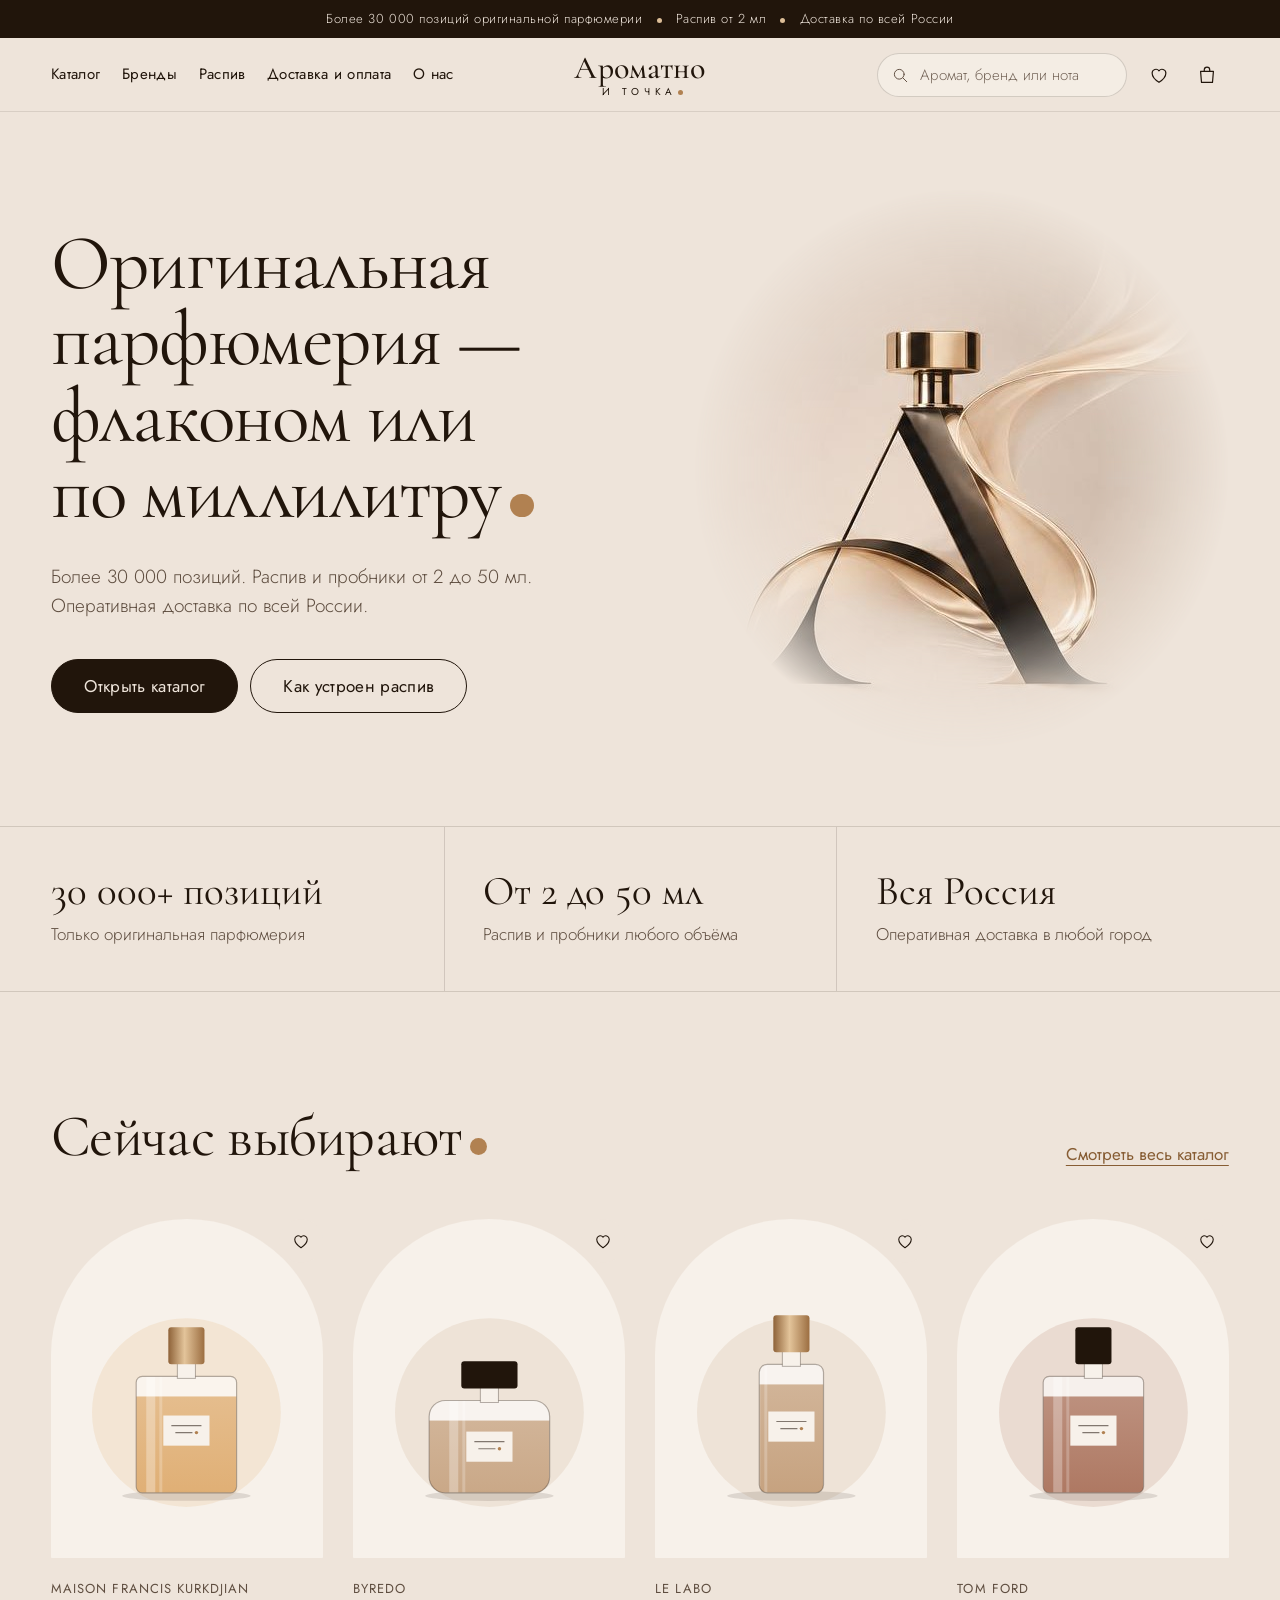
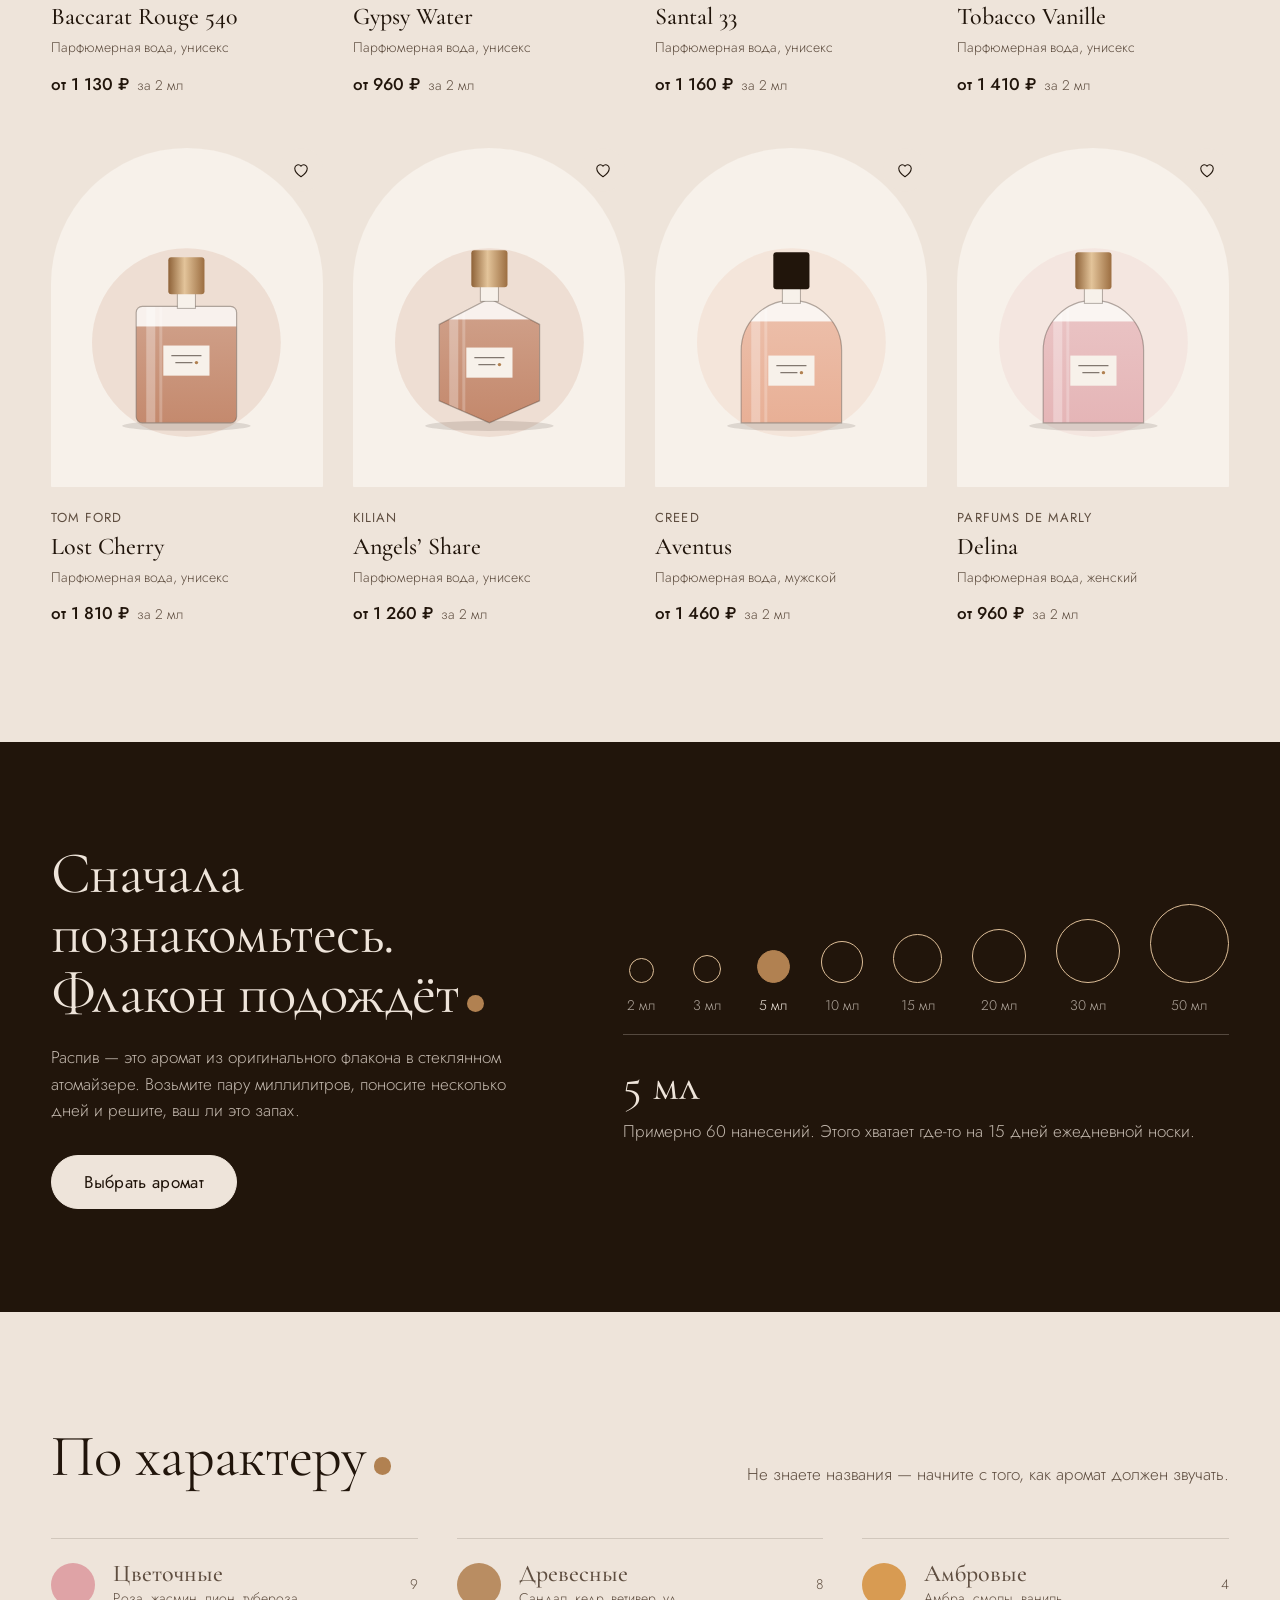
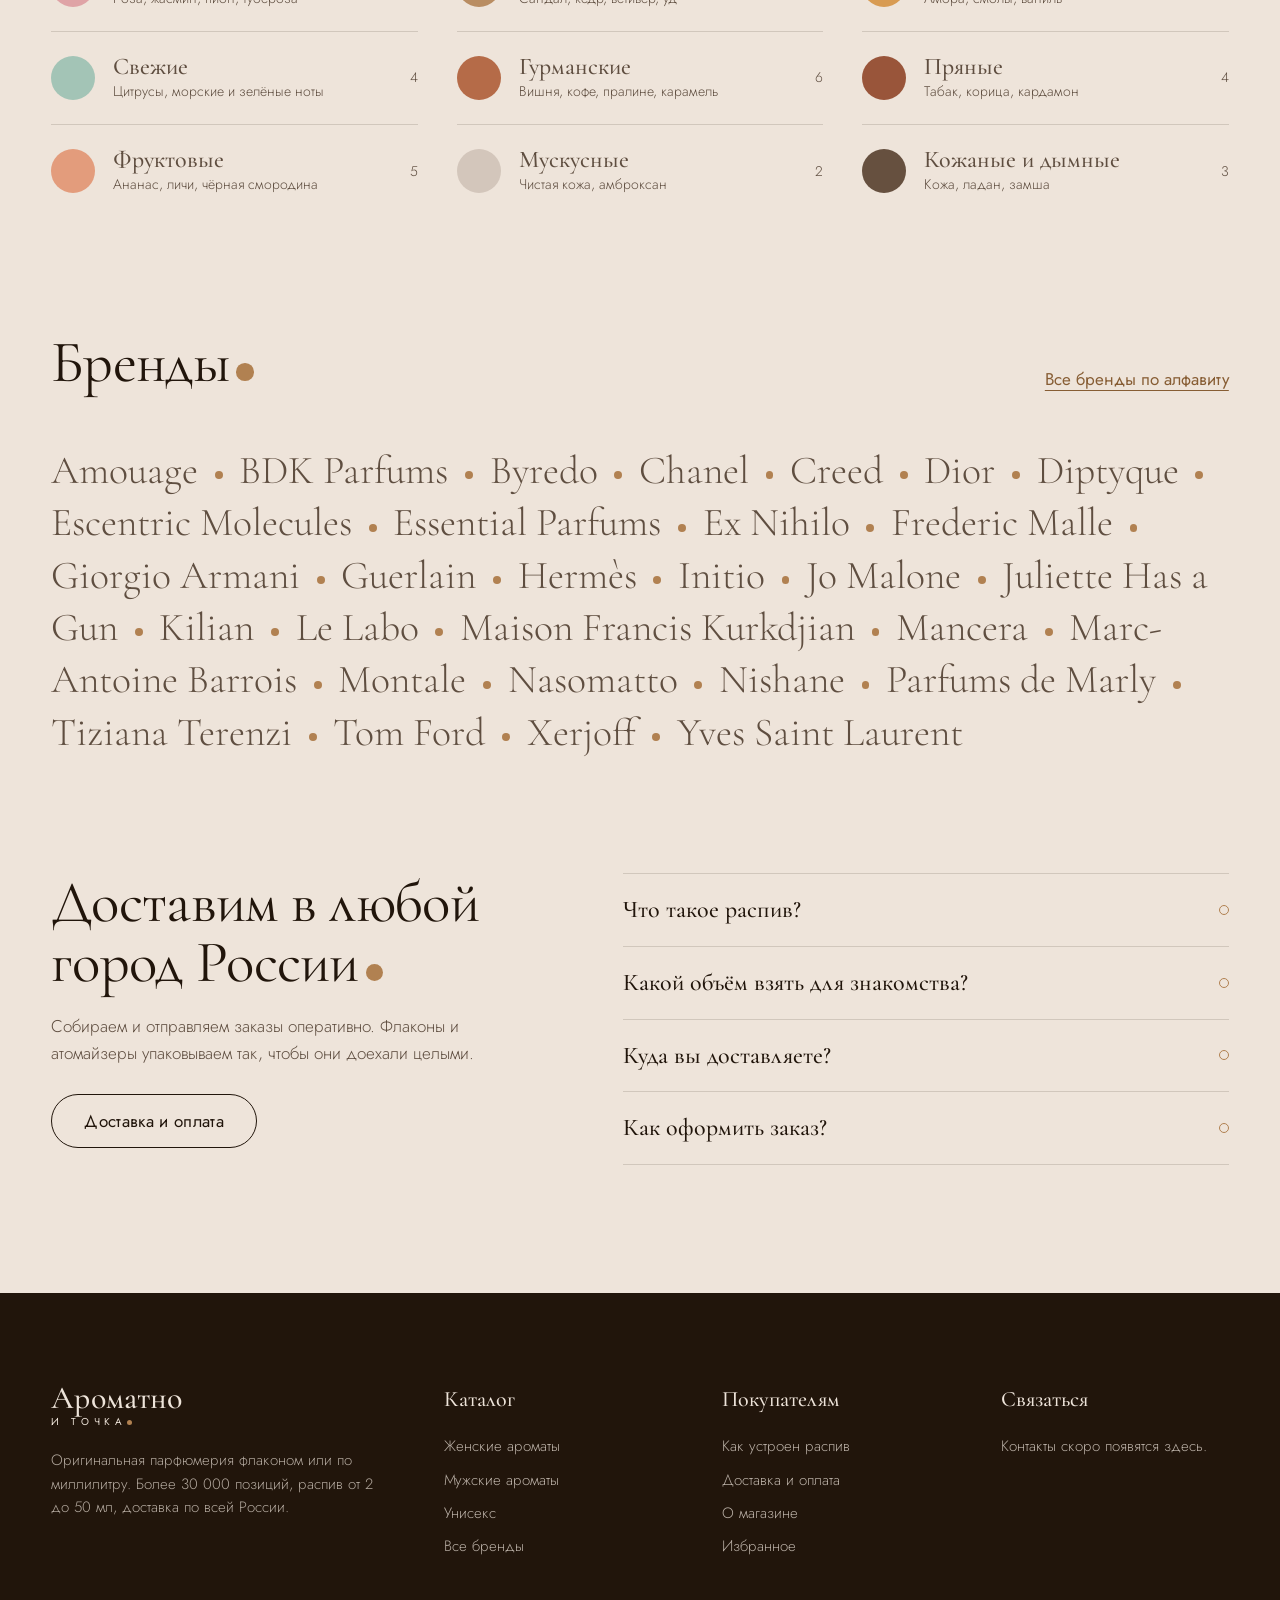
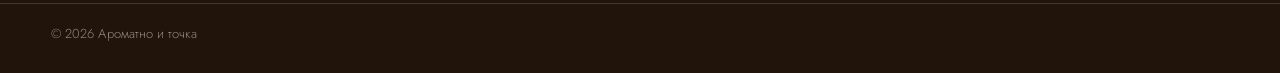
==== index.html @ 16aefaec "Сайт магазина «Ароматно и точка»: каталог, распив, корзина, оформление Статический сайт без сборки: " ====
<!DOCTYPE html>
<html lang="ru">
<head>
<meta charset="utf-8">
<meta name="viewport" content="width=device-width, initial-scale=1">
<title>Ароматно и точка — оригинальная парфюмерия, распив от 2 мл</title>
<meta name="description" content="Более 30 000 позиций оригинальной парфюмерии. Распив и пробники от 2 до 50 мл. Оперативная доставка по всей России.">
<meta property="og:title" content="Ароматно и точка">
<meta property="og:description" content="Оригинальная парфюмерия флаконом или по миллилитру. Доставка по всей России.">
<meta property="og:image" content="assets/img/logo-full.jpg">
<link rel="icon" href="assets/img/favicon.svg" type="image/svg+xml">
<link rel="preconnect" href="https://fonts.googleapis.com">
<link rel="preconnect" href="https://fonts.gstatic.com" crossorigin>
<link href="https://fonts.googleapis.com/css2?family=Cormorant+Garamond:ital,wght@0,400;0,500;1,400&family=Jost:wght@300;400;500&display=swap" rel="stylesheet">
<link rel="stylesheet" href="assets/css/style.css">
</head>
<body>
<a class="skip" href="#view">Перейти к содержимому</a>

<div class="topbar">
  <p>Более 30 000 позиций оригинальной парфюмерии<i class="dot"></i>Распив от 2 мл<i class="dot"></i>Доставка по всей России</p>
</div>

<header class="header" id="header">
  <div class="header__in">
    <button class="icon-btn header__burger" data-action="menu-open" aria-label="Открыть меню" aria-controls="menu">
      <svg viewBox="0 0 24 24" aria-hidden="true"><path d="M3 7h18M3 12h18M3 17h18"/></svg>
    </button>

    <nav class="nav" id="nav" aria-label="Основная навигация">
      <a href="#catalog" data-nav="catalog">Каталог</a>
      <a href="#brands" data-nav="brands">Бренды</a>
      <a href="#decant" data-nav="decant">Распив</a>
      <a href="#delivery" data-nav="delivery">Доставка и оплата</a>
      <a href="#about" data-nav="about">О нас</a>
    </nav>

    <a class="brand" href="#" aria-label="Ароматно и точка — на главную">
      <span class="brand__name">Ароматно</span>
      <span class="brand__sub">и точка<i class="dot"></i></span>
    </a>

    <div class="header__tools">
      <form class="search" id="search" role="search" autocomplete="off">
        <label class="visually-hidden" for="search-input">Поиск по каталогу</label>
        <svg viewBox="0 0 24 24" aria-hidden="true"><circle cx="11" cy="11" r="6.5"/><path d="M16 16l5 5"/></svg>
        <input id="search-input" type="search" placeholder="Аромат, бренд или нота" aria-controls="search-results">
        <div class="search__results" id="search-results" hidden></div>
      </form>
      <a class="icon-btn" href="#favorites" aria-label="Избранное">
        <svg viewBox="0 0 24 24" aria-hidden="true"><path d="M12 20s-7.5-4.6-7.5-10.1A4.2 4.2 0 0 1 12 7.4a4.2 4.2 0 0 1 7.5 2.5C19.5 15.4 12 20 12 20z"/></svg>
        <span class="count" id="fav-count" hidden></span>
      </a>
      <button class="icon-btn" data-action="cart-open" aria-label="Открыть корзину">
        <svg viewBox="0 0 24 24" aria-hidden="true"><path d="M5 8h14l-1 12H6L5 8z"/><path d="M9 8V6.5a3 3 0 0 1 6 0V8"/></svg>
        <span class="count" id="cart-count" hidden></span>
      </button>
    </div>
  </div>
</header>

<main id="view" tabindex="-1"></main>

<footer class="footer">
  <div class="footer__in">
    <div class="footer__brand">
      <a class="brand brand--light" href="#" aria-label="На главную">
        <span class="brand__name">Ароматно</span>
        <span class="brand__sub">и точка<i class="dot"></i></span>
      </a>
      <p>Оригинальная парфюмерия флаконом или по миллилитру. Более 30 000 позиций, распив от 2 до 50 мл, доставка по всей России.</p>
    </div>
    <div class="footer__col">
      <h2>Каталог</h2>
      <a href="#catalog" data-go-gender="f">Женские ароматы</a>
      <a href="#catalog" data-go-gender="m">Мужские ароматы</a>
      <a href="#catalog" data-go-gender="u">Унисекс</a>
      <a href="#brands">Все бренды</a>
    </div>
    <div class="footer__col">
      <h2>Покупателям</h2>
      <a href="#decant">Как устроен распив</a>
      <a href="#delivery">Доставка и оплата</a>
      <a href="#about">О магазине</a>
      <a href="#favorites">Избранное</a>
    </div>
    <div class="footer__col" id="footer-contacts">
      <h2>Связаться</h2>
    </div>
  </div>
  <p class="footer__legal" id="footer-legal"></p>
</footer>

<div class="overlay" id="overlay" hidden></div>

<aside class="drawer drawer--left" id="menu" aria-label="Меню" aria-hidden="true">
  <div class="drawer__head">
    <h2>Меню</h2>
    <button class="icon-btn" data-action="menu-close" aria-label="Закрыть меню">
      <svg viewBox="0 0 24 24" aria-hidden="true"><path d="M5 5l14 14M19 5L5 19"/></svg>
    </button>
  </div>
  <nav class="menu" aria-label="Меню сайта">
    <a href="#catalog" data-nav="catalog">Каталог</a>
    <a href="#brands" data-nav="brands">Бренды</a>
    <a href="#decant" data-nav="decant">Распив</a>
    <a href="#delivery" data-nav="delivery">Доставка и оплата</a>
    <a href="#about" data-nav="about">О нас</a>
    <a href="#favorites" data-nav="favorites">Избранное</a>
  </nav>
</aside>

<aside class="drawer" id="cart" aria-label="Корзина" aria-hidden="true">
  <div class="drawer__head">
    <h2>Корзина</h2>
    <button class="icon-btn" data-action="cart-close" aria-label="Закрыть корзину">
      <svg viewBox="0 0 24 24" aria-hidden="true"><path d="M5 5l14 14M19 5L5 19"/></svg>
    </button>
  </div>
  <div class="drawer__body" id="cart-body"></div>
</aside>

<div class="toast" id="toast" role="status" aria-live="polite"></div>

<script src="assets/js/config.js"></script>
<script src="assets/js/data.js"></script>
<script src="assets/js/app.js"></script>
</body>
</html>
---- assets/css/style.css ----
/* Ароматно и точка — стили
   Палитра снята с логотипа: пудра, песок, эспрессо, бронза. */
:root {
  --powder: #EEE4DA;
  --milk: #F7F1EA;
  --sand: #DCCBBC;
  --ink: #21150B;
  --ink-soft: #5F4E40;
  --bronze: #B18151;
  --bronze-deep: #875D34;
  --champagne: #DDBE98;
  --serif: 'Cormorant Garamond', 'Cormorant', Georgia, 'Times New Roman', serif;
  --sans: 'Jost', 'Helvetica Neue', Arial, sans-serif;
  --wrap: 1320px;
  --pad: clamp(18px, 4vw, 56px);
  --ease: cubic-bezier(.2, .7, .2, 1);
}

*, *::before, *::after { box-sizing: border-box; }
html { -webkit-text-size-adjust: 100%; scroll-behavior: smooth; }
body {
  margin: 0;
  background: var(--powder);
  color: var(--ink);
  font-family: var(--sans);
  font-weight: 300;
  font-size: 1.0625rem;
  line-height: 1.55;
  -webkit-font-smoothing: antialiased;
}
body.is-locked { overflow: hidden; }
img, svg { display: block; max-width: 100%; }
a { color: inherit; text-decoration: none; }
button, input, select, textarea { font: inherit; color: inherit; }
button { cursor: pointer; background: none; border: 0; padding: 0; }
h1, h2, h3, p, ul, dl, dd, fieldset, legend { margin: 0; padding: 0; }
fieldset { border: 0; min-width: 0; }
ul { list-style: none; }
[hidden] { display: none !important; }

:focus-visible { outline: 2px solid var(--bronze-deep); outline-offset: 3px; border-radius: 2px; }
main:focus { outline: none; }

.visually-hidden {
  position: absolute; width: 1px; height: 1px; overflow: hidden;
  clip-path: inset(50%); white-space: nowrap;
}
.skip {
  position: absolute; left: 12px; top: -60px; z-index: 100;
  background: var(--ink); color: var(--powder); padding: 10px 16px; border-radius: 999px;
}
.skip:focus { top: 12px; }

/* Точка — фирменный знак */
.dot {
  display: inline-block; width: .3em; height: .3em; border-radius: 50%;
  background: var(--bronze); margin-left: .12em; vertical-align: baseline;
}

/* Типографика */
.display, .page__head h1, .section__head h2 {
  font-family: var(--serif); font-weight: 400; letter-spacing: -.012em; line-height: 1.02;
}
.section__head h2, .page__head h1 { font-size: clamp(2.25rem, 4.6vw, 3.75rem); }
.lead { font-size: 1.1875rem; color: var(--ink-soft); max-width: 34em; }
.link {
  color: var(--bronze-deep); font-weight: 400;
  text-decoration: underline; text-decoration-thickness: 1px; text-underline-offset: .28em;
}
.link:hover { color: var(--ink); }

/* Кнопки */
.btn {
  display: inline-flex; align-items: center; justify-content: center; gap: .6em;
  min-height: 54px; padding: 0 2rem; border-radius: 999px;
  background: var(--ink); color: var(--powder); border: 1px solid var(--ink);
  font-weight: 400; letter-spacing: .02em; white-space: nowrap;
  transition: background .25s var(--ease), color .25s var(--ease), border-color .25s var(--ease);
}
.btn:hover { background: var(--bronze-deep); border-color: var(--bronze-deep); }
.btn--ghost { background: transparent; color: var(--ink); }
.btn--ghost:hover { background: var(--ink); border-color: var(--ink); color: var(--powder); }
.btn--light { background: var(--powder); color: var(--ink); border-color: var(--powder); }
.btn--light:hover { background: var(--champagne); border-color: var(--champagne); color: var(--ink); }
.btn--wide { width: 100%; }
.btn[disabled] { opacity: .5; cursor: default; }

.icon-btn {
  position: relative; display: inline-grid; place-items: center;
  width: 44px; height: 44px; border-radius: 50%;
  transition: background .2s var(--ease);
}
.icon-btn:hover { background: rgba(33, 21, 11, .07); }
.icon-btn svg { width: 22px; height: 22px; fill: none; stroke: currentColor; stroke-width: 1.3; stroke-linecap: round; stroke-linejoin: round; }
.count {
  position: absolute; top: 3px; right: 1px; min-width: 18px; height: 18px; padding: 0 5px;
  border-radius: 999px; background: var(--bronze); color: #fff;
  font-size: .6875rem; font-weight: 500; line-height: 18px; text-align: center;
}

/* Верхняя строка */
.topbar { background: var(--ink); color: var(--powder); }
.topbar p {
  max-width: var(--wrap); margin: 0 auto; padding: 9px var(--pad);
  font-size: .8125rem; letter-spacing: .04em; text-align: center;
}
.topbar .dot { margin: 0 1.1em; width: 5px; height: 5px; vertical-align: middle; background: var(--champagne); }

/* Шапка */
.header {
  position: sticky; top: 0; z-index: 30;
  background: rgba(238, 228, 218, .9);
  backdrop-filter: blur(14px); -webkit-backdrop-filter: blur(14px);
  border-bottom: 1px solid rgba(33, 21, 11, .1);
}
.header__in {
  max-width: var(--wrap); margin: 0 auto; padding: 14px var(--pad);
  display: grid; grid-template-columns: 1fr auto 1fr; align-items: center; gap: 24px;
}
.header__burger { display: none; }
.nav { display: flex; gap: clamp(14px, 1.7vw, 30px); align-items: center; }
.nav a {
  font-size: .9375rem; font-weight: 400; letter-spacing: .02em; padding: 6px 0;
  background: linear-gradient(var(--bronze), var(--bronze)) no-repeat 0 100% / 0 1px;
  transition: background-size .3s var(--ease);
  white-space: nowrap;
}
.nav a:hover, .nav a[aria-current="page"] { background-size: 100% 1px; }

.brand { display: inline-flex; flex-direction: column; align-items: center; line-height: 1; }
.brand__name { font-family: var(--serif); font-weight: 500; font-size: 2rem; letter-spacing: .005em; }
.brand__sub {
  margin-top: 3px; font-size: .625rem; font-weight: 400; letter-spacing: .46em;
  text-transform: uppercase; padding-left: .46em; white-space: nowrap;
}
.brand__sub .dot { width: 5px; height: 5px; margin-left: .1em; }
.brand--light { color: var(--powder); align-items: flex-start; }
.brand--light .brand__sub { padding-left: 0; }

.header__tools { display: flex; align-items: center; justify-content: flex-end; gap: 4px; }
.search { position: relative; flex: 0 1 250px; margin-right: 6px; }
.search > svg {
  position: absolute; left: 14px; top: 50%; width: 18px; height: 18px; transform: translateY(-50%);
  fill: none; stroke: var(--ink-soft); stroke-width: 1.3; stroke-linecap: round; pointer-events: none;
}
.search input {
  width: 100%; height: 44px; padding: 0 16px 0 42px; border-radius: 999px;
  border: 1px solid rgba(33, 21, 11, .16); background: rgba(247, 241, 234, .7);
  font-size: .9375rem;
}
.search input::placeholder { color: var(--ink-soft); opacity: .85; }
.search input:focus { outline: none; border-color: var(--bronze-deep); background: var(--milk); }
.search__results {
  position: absolute; right: 0; top: calc(100% + 10px); width: min(400px, 92vw); z-index: 40;
  background: var(--milk); border: 1px solid rgba(33, 21, 11, .12); border-radius: 18px;
  padding: 8px; box-shadow: 0 24px 60px -24px rgba(33, 21, 11, .35);
}
.search__item { display: flex; align-items: center; gap: 12px; padding: 8px 10px; border-radius: 12px; }
.search__item:hover, .search__item:focus-visible { background: var(--powder); }
.search__item svg { width: 40px; height: 48px; flex: none; }
.search__item b { display: block; font-family: var(--serif); font-weight: 500; font-size: 1.1875rem; line-height: 1.15; }
.search__item span { font-size: .8125rem; color: var(--ink-soft); }
.search__all, .search__empty { display: block; width: 100%; padding: 12px 10px; text-align: left; font-size: .9375rem; }
.search__all { color: var(--bronze-deep); font-weight: 400; border-top: 1px solid rgba(33, 21, 11, .1); margin-top: 4px; }
.search__empty { color: var(--ink-soft); }

/* Общая сетка страниц */
.wrap { max-width: var(--wrap); margin: 0 auto; padding-left: var(--pad); padding-right: var(--pad); }
.section { padding-top: clamp(64px, 9vw, 128px); }
.section__head { display: flex; align-items: end; justify-content: space-between; gap: 24px; flex-wrap: wrap; margin-bottom: clamp(28px, 4vw, 56px); }
.section__head p { color: var(--ink-soft); max-width: 30em; }
.page { max-width: var(--wrap); margin: 0 auto; padding: clamp(32px, 5vw, 72px) var(--pad) 0; }
.page__head { margin-bottom: clamp(28px, 4vw, 52px); }
.page__head p { margin-top: 14px; color: var(--ink-soft); }
main { min-height: 60vh; padding-bottom: clamp(72px, 10vw, 140px); }

/* Первый экран */
.hero { position: relative; overflow: hidden; }
.hero__in {
  max-width: var(--wrap); margin: 0 auto; padding: clamp(36px, 6vw, 88px) var(--pad) clamp(40px, 6vw, 80px);
  display: grid; grid-template-columns: minmax(0, 1.05fr) minmax(0, .95fr); align-items: center; gap: clamp(16px, 4vw, 64px);
}
.hero h1 {
  font-family: var(--serif); font-weight: 400; font-size: clamp(2.75rem, 6.1vw, 5.75rem);
  line-height: .98; letter-spacing: -.018em;
}
.hero .lead { margin-top: clamp(20px, 2.4vw, 32px); }
.hero__cta { display: flex; flex-wrap: wrap; gap: 12px; margin-top: clamp(26px, 3vw, 44px); }
.hero__art { position: relative; }
.hero__art img {
  width: 100%; aspect-ratio: 10 / 7; object-fit: cover;
  -webkit-mask-image: radial-gradient(ellipse 50% 50% at 50% 50%, #000 52%, transparent 100%);
  mask-image: radial-gradient(ellipse 50% 50% at 50% 50%, #000 52%, transparent 100%);
  animation: veil 1.6s var(--ease) both;
}
@keyframes veil { from { opacity: 0; transform: scale(1.05); } to { opacity: 1; transform: none; } }

/* Три факта */
.facts { border-top: 1px solid rgba(33, 21, 11, .14); border-bottom: 1px solid rgba(33, 21, 11, .14); }
.facts__in { max-width: var(--wrap); margin: 0 auto; padding: 0 var(--pad); display: grid; grid-template-columns: repeat(3, 1fr); }
.fact { padding: clamp(24px, 3.4vw, 44px) clamp(16px, 3vw, 44px); }
.fact + .fact { border-left: 1px solid rgba(33, 21, 11, .14); }
.fact:first-child { padding-left: 0; }
.fact b { display: block; font-family: var(--serif); font-weight: 400; font-size: clamp(1.75rem, 3.2vw, 2.75rem); line-height: 1.05; }
.fact span { display: block; margin-top: 8px; color: var(--ink-soft); }

/* Карточка аромата */
.grid { display: grid; grid-template-columns: repeat(auto-fill, minmax(232px, 1fr)); gap: clamp(32px, 4vw, 52px) clamp(16px, 2.4vw, 32px); }
.card { position: relative; display: flex; flex-direction: column; }
.niche {
  display: grid; place-items: center; background: var(--milk);
  border-radius: 999px 999px 6px 6px; overflow: hidden;
}
.card__art { aspect-ratio: 4 / 5; }
.card__art svg { width: 74%; height: auto; margin-top: 9%; transition: transform .5s var(--ease); }
.card:hover .card__art svg { transform: translateY(-6px); }
.fav {
  position: absolute; top: 0; right: 0; width: 44px; height: 44px; border-radius: 50%;
  display: grid; place-items: center; background: var(--powder);
}
.fav svg { width: 20px; height: 20px; fill: none; stroke: var(--ink); stroke-width: 1.3; transition: fill .2s, stroke .2s; }
.fav[aria-pressed="true"] svg { fill: var(--bronze); stroke: var(--bronze); }
.card__body { padding-top: 16px; }
.card__brand { font-size: .8125rem; font-weight: 400; letter-spacing: .08em; text-transform: uppercase; color: var(--ink-soft); }
.card__brand:hover { color: var(--bronze-deep); }
.card__name { font-family: var(--serif); font-weight: 500; font-size: 1.5rem; line-height: 1.12; margin-top: 4px; }
.card__name a:hover { color: var(--bronze-deep); }
.card__meta { margin-top: 6px; font-size: .875rem; color: var(--ink-soft); }
.card__price { margin-top: 12px; display: flex; align-items: baseline; gap: 8px; flex-wrap: wrap; }
.card__price b { font-weight: 500; font-size: 1.0625rem; }
.card__price span { font-size: .875rem; color: var(--ink-soft); }

/* Распив — тёмная секция */
.decant { background: var(--ink); color: var(--powder); margin-top: clamp(64px, 9vw, 128px); scroll-margin-top: 80px; }
.decant__in {
  max-width: var(--wrap); margin: 0 auto; padding: clamp(56px, 8vw, 112px) var(--pad);
  display: grid; grid-template-columns: minmax(0, .9fr) minmax(0, 1.1fr); gap: clamp(32px, 6vw, 96px); align-items: center;
}
.decant h2 { font-family: var(--serif); font-weight: 400; font-size: clamp(2.25rem, 4.6vw, 3.75rem); line-height: 1.02; letter-spacing: -.012em; }
.decant p { margin-top: 20px; color: rgba(238, 228, 218, .78); max-width: 32em; }
.decant .btn { margin-top: 32px; }
.ladder { display: flex; align-items: flex-end; justify-content: space-between; gap: 6px; border-bottom: 1px solid rgba(238, 228, 218, .25); padding-bottom: 18px; }
.ladder button { display: flex; flex-direction: column; align-items: center; gap: 12px; color: rgba(238, 228, 218, .7); font-size: .875rem; min-width: 36px; }
.ladder i { display: block; width: calc(var(--d) * var(--k, 1)); height: calc(var(--d) * var(--k, 1)); border-radius: 50%; border: 1px solid var(--champagne); transition: background .3s var(--ease), transform .3s var(--ease); }
.ladder button:hover i { background: rgba(221, 190, 152, .25); }
.ladder button[aria-pressed="true"] { color: var(--powder); }
.ladder button[aria-pressed="true"] i { background: var(--bronze); border-color: var(--bronze); }
.ladder__out { margin-top: 26px; min-height: 5.2em; }
.ladder__out b { display: block; font-family: var(--serif); font-weight: 400; font-size: clamp(2rem, 3.6vw, 3rem); line-height: 1; color: var(--powder); }
.ladder__out span { display: block; margin-top: 10px; color: rgba(238, 228, 218, .78); }

/* Семейства */
.families { display: grid; grid-template-columns: repeat(3, 1fr); column-gap: clamp(20px, 3vw, 48px); }
.family {
  display: grid; grid-template-columns: auto 1fr auto; align-items: center; gap: 18px;
  padding: 22px 0; border-top: 1px solid rgba(33, 21, 11, .14);
}
.family i { width: 44px; height: 44px; border-radius: 50%; transition: transform .35s var(--ease); }
.family:hover i { transform: scale(1.14); }
.family b { display: block; font-family: var(--serif); font-weight: 500; font-size: 1.5rem; line-height: 1.1; }
.family span { font-size: .875rem; color: var(--ink-soft); }
.family em { font-style: normal; font-size: .875rem; color: var(--ink-soft); }

/* Бренды строкой */
.brandline { font-family: var(--serif); font-size: clamp(1.5rem, 3.1vw, 2.625rem); line-height: 1.32; color: var(--ink-soft); max-width: 30em; }
.brandline a { transition: color .2s; }
.brandline a:hover { color: var(--ink); }
.brandline .dot { margin: 0 .42em; width: .2em; height: .2em; vertical-align: middle; }

/* Доставка + вопросы */
.split { display: grid; grid-template-columns: minmax(0, .9fr) minmax(0, 1.1fr); gap: clamp(32px, 6vw, 96px); }
.split h2 { font-family: var(--serif); font-weight: 400; font-size: clamp(2.25rem, 4.6vw, 3.75rem); line-height: 1.02; letter-spacing: -.012em; }
.split > div > p { margin-top: 20px; color: var(--ink-soft); max-width: 30em; }
.split .btn { margin-top: 28px; }
.faq details { border-top: 1px solid rgba(33, 21, 11, .14); }
.faq details:last-child { border-bottom: 1px solid rgba(33, 21, 11, .14); }
.faq summary {
  list-style: none; cursor: pointer; display: flex; justify-content: space-between; align-items: center; gap: 20px;
  padding: 22px 0; font-family: var(--serif); font-weight: 500; font-size: 1.5rem; line-height: 1.15;
}
.faq summary::-webkit-details-marker { display: none; }
.faq summary::after {
  content: ''; flex: none; width: 10px; height: 10px; border-radius: 50%;
  border: 1px solid var(--bronze); transition: background .25s;
}
.faq details[open] summary::after { background: var(--bronze); }
.faq details p { padding: 0 40px 24px 0; color: var(--ink-soft); max-width: 36em; }

/* Каталог */
.catalog__layout { display: grid; grid-template-columns: 250px minmax(0, 1fr); gap: clamp(28px, 4vw, 64px); align-items: start; }
.filters { position: sticky; top: 96px; max-height: calc(100vh - 116px); overflow: auto; padding-right: 8px; }
.filters__head { display: none; }
.filters fieldset { padding: 0 0 22px; margin-bottom: 22px; border-bottom: 1px solid rgba(33, 21, 11, .14); }
.filters legend { font-family: var(--serif); font-weight: 500; font-size: 1.375rem; margin-bottom: 12px; }
.check { position: relative; display: flex; align-items: center; gap: 12px; padding: 6px 0; cursor: pointer; font-size: .9375rem; }
.check input { position: absolute; opacity: 0; width: 0; height: 0; }
.check i { flex: none; width: 14px; height: 14px; border-radius: 50%; border: 1px solid var(--ink-soft); transition: background .2s, border-color .2s; }
.check input:checked + i { background: var(--bronze); border-color: var(--bronze); }
.check input:focus-visible + i { outline: 2px solid var(--bronze-deep); outline-offset: 3px; }
.check em { margin-left: auto; font-style: normal; font-size: .8125rem; color: var(--ink-soft); }
.filters__scroll { max-height: 236px; overflow: auto; padding-right: 6px; }
.field, .filters input[type="search"] {
  width: 100%; min-height: 46px; padding: 10px 14px; border-radius: 12px;
  border: 1px solid rgba(33, 21, 11, .2); background: var(--milk); font-size: .9375rem;
}
.field:focus, .filters input[type="search"]:focus { outline: none; border-color: var(--bronze-deep); }
.filters input[type="search"] { margin-bottom: 10px; }
.range output { font-weight: 500; }
.range small { display: block; margin-top: 6px; font-size: .8125rem; color: var(--ink-soft); }
input[type="range"] { width: 100%; accent-color: var(--bronze-deep); margin-top: 14px; }
.filters__reset { margin-top: 2px; }

.toolbar { display: flex; align-items: center; gap: 14px; flex-wrap: wrap; margin-bottom: 30px; }
.toolbar__filters { display: none; }
.chips { display: flex; flex-wrap: wrap; gap: 8px; flex: 1; }
.chip {
  display: inline-flex; align-items: center; gap: 10px; min-height: 36px; padding: 0 14px;
  border-radius: 999px; border: 1px solid rgba(33, 21, 11, .22); font-size: .875rem;
}
.chip:hover { border-color: var(--ink); }
.chip svg { width: 10px; height: 10px; stroke: currentColor; stroke-width: 1.6; fill: none; }
.sort { display: flex; align-items: center; gap: 10px; margin-left: auto; font-size: .9375rem; color: var(--ink-soft); }
.sort select { min-height: 40px; padding: 0 34px 0 14px; border-radius: 999px; border: 1px solid rgba(33, 21, 11, .22); background: var(--milk); color: var(--ink);
  appearance: none; -webkit-appearance: none;
  background-image: url("data:image/svg+xml,%3Csvg xmlns='http://www.w3.org/2000/svg' viewBox='0 0 10 6'%3E%3Cpath d='M1 1l4 4 4-4' fill='none' stroke='%2321150B' stroke-width='1.2'/%3E%3C/svg%3E");
  background-repeat: no-repeat; background-position: right 14px center; background-size: 10px;
}
.more { display: flex; justify-content: center; margin-top: 56px; }
.empty { padding: clamp(40px, 8vw, 96px) 0; max-width: 30em; }
.empty h2 { font-family: var(--serif); font-weight: 400; font-size: clamp(1.75rem, 3vw, 2.5rem); line-height: 1.1; }
.empty p { margin-top: 14px; color: var(--ink-soft); }
.empty .btn { margin-top: 26px; }

/* Страница аромата */
.crumbs { font-size: .875rem; color: var(--ink-soft); margin-bottom: 28px; display: flex; flex-wrap: wrap; gap: 8px; }
.crumbs a:hover { color: var(--ink); }
.product__layout { display: grid; grid-template-columns: minmax(0, 1fr) minmax(0, 1fr); gap: clamp(28px, 6vw, 96px); align-items: start; }
.product__art { position: sticky; top: 104px; aspect-ratio: 5 / 6; max-height: calc(100vh - 140px); width: 100%; }
.product__art svg { width: 62%; height: auto; margin-top: 8%; }
.product__brand { font-size: .875rem; font-weight: 400; letter-spacing: .1em; text-transform: uppercase; color: var(--ink-soft); }
.product__brand:hover { color: var(--bronze-deep); }
.product h1 { font-family: var(--serif); font-weight: 400; font-size: clamp(2.5rem, 5vw, 4.25rem); line-height: 1; letter-spacing: -.015em; margin-top: 10px; }
.product__meta { margin-top: 14px; color: var(--ink-soft); }
.vols { margin-top: 36px; }
.vols h2 { font-size: .9375rem; font-weight: 400; color: var(--ink-soft); margin-bottom: 14px; }
.vols__dots { display: flex; align-items: flex-end; gap: clamp(8px, 1.6vw, 20px); flex-wrap: wrap; margin-bottom: 30px; }
.vol-dot { display: flex; flex-direction: column; align-items: center; gap: 10px; font-size: .875rem; min-width: 40px; padding-top: 4px; }
.vol-dot i { display: block; border-radius: 50%; border: 1px solid var(--ink-soft); transition: background .25s var(--ease), border-color .25s; }
.vol-dot:hover i { background: var(--sand); }
.vol-dot[aria-pressed="true"] { font-weight: 500; }
.vol-dot[aria-pressed="true"] i { background: var(--bronze); border-color: var(--bronze); }
.vols__bottles { display: flex; flex-wrap: wrap; gap: 10px; }
.vol-pill { min-height: 46px; padding: 0 22px; border-radius: 999px; border: 1px solid rgba(33, 21, 11, .3); font-size: .9375rem; transition: background .2s, color .2s; }
.vol-pill:hover { border-color: var(--ink); }
.vol-pill[aria-pressed="true"] { background: var(--ink); border-color: var(--ink); color: var(--powder); }
.product__price { margin-top: 34px; padding-top: 28px; border-top: 1px solid rgba(33, 21, 11, .14); }
.product__price b { font-family: var(--serif); font-weight: 500; font-size: 2.75rem; line-height: 1; }
.product__price span { display: block; margin-top: 8px; color: var(--ink-soft); font-size: .9375rem; }
.buy { display: flex; gap: 12px; margin-top: 24px; flex-wrap: wrap; align-items: center; }
.buy .btn { flex: 1 1 220px; }
.buy .fav { position: static; width: 54px; height: 54px; border: 1px solid rgba(33, 21, 11, .3); background: transparent; }
.qty { display: inline-flex; align-items: center; border: 1px solid rgba(33, 21, 11, .3); border-radius: 999px; height: 54px; }
.qty button { width: 46px; height: 100%; font-size: 1.25rem; font-weight: 300; border-radius: 999px; }
.qty button:hover { color: var(--bronze-deep); }
.qty output { min-width: 26px; text-align: center; font-weight: 400; }
.qty--sm { height: 38px; }
.qty--sm button { width: 34px; font-size: 1.0625rem; }
.pyramid { margin-top: 44px; }
.pyramid div { display: grid; grid-template-columns: 150px 1fr; gap: 16px; padding: 16px 0; border-top: 1px solid rgba(33, 21, 11, .14); }
.pyramid div:last-child { border-bottom: 1px solid rgba(33, 21, 11, .14); }
.pyramid dt { color: var(--ink-soft); font-size: .9375rem; }
.pyramid dd { font-family: var(--serif); font-size: 1.375rem; line-height: 1.25; }
.assure { margin-top: 28px; color: var(--ink-soft); font-size: .9375rem; }
.assure li { position: relative; padding: 5px 0 5px 20px; }
.assure li::before { content: ''; position: absolute; left: 0; top: .95em; width: 6px; height: 6px; border-radius: 50%; background: var(--bronze); }

/* Бренды — страница */
.letters { display: flex; flex-wrap: wrap; gap: 4px; margin-bottom: 40px; }
.letters a { width: 40px; height: 40px; display: grid; place-items: center; border-radius: 50%; font-family: var(--serif); font-size: 1.375rem; }
.letters a:hover { background: var(--sand); }
.brands { columns: 3 240px; column-gap: clamp(24px, 4vw, 64px); }
.brands section { break-inside: avoid; padding: 18px 0 22px; border-top: 1px solid rgba(33, 21, 11, .14); scroll-margin-top: 110px; }
.brands h2 { font-family: var(--serif); font-weight: 400; font-size: 2.5rem; line-height: 1; color: var(--bronze-deep); margin-bottom: 8px; }
.brands a { display: flex; justify-content: space-between; gap: 12px; padding: 5px 0; }
.brands a:hover { color: var(--bronze-deep); }
.brands em { font-style: normal; color: var(--ink-soft); font-size: .875rem; }

/* Текстовые страницы */
.prose { display: grid; grid-template-columns: minmax(0, 1fr) minmax(0, 1fr); gap: clamp(32px, 6vw, 96px); align-items: start; }
.prose h2 { font-family: var(--serif); font-weight: 500; font-size: 1.75rem; line-height: 1.15; margin: 34px 0 10px; }
.prose h2:first-child { margin-top: 0; }
.prose p { color: var(--ink-soft); max-width: 34em; }
.prose p + p { margin-top: 12px; }
.prose img { width: 100%; border-radius: 999px 999px 6px 6px; aspect-ratio: 4 / 5; object-fit: cover; }
.steps { counter-reset: s; margin: 0; padding: 0; list-style: none; }
.steps li { counter-increment: s; display: grid; grid-template-columns: 44px 1fr; gap: 8px; padding: 18px 0; border-top: 1px solid rgba(33, 21, 11, .14); }
.steps li::before { content: counter(s); font-family: var(--serif); font-size: 1.75rem; line-height: 1; color: var(--bronze-deep); }
.steps b { display: block; font-family: var(--serif); font-weight: 500; font-size: 1.375rem; line-height: 1.2; }
.steps span { color: var(--ink-soft); }

/* Корзина */
.overlay { position: fixed; inset: 0; z-index: 40; background: rgba(33, 21, 11, .42); }
.drawer {
  position: fixed; top: 0; right: 0; bottom: 0; z-index: 50; width: min(460px, 100%);
  background: var(--powder); display: flex; flex-direction: column;
  transform: translateX(102%); visibility: hidden;
  transition: transform .45s var(--ease), visibility 0s .45s;
}
.drawer.is-open { transform: none; visibility: visible; transition: transform .45s var(--ease); }
.drawer--left { right: auto; left: 0; width: min(380px, 90vw); transform: translateX(-102%); }
.drawer--left .drawer__head { padding: 20px 16px 16px 28px; }
.menu { padding: 8px 28px 28px; overflow: auto; }
.menu a { display: block; padding: 14px 0; font-family: var(--serif); font-size: 1.875rem; line-height: 1.1; border-bottom: 1px solid rgba(33, 21, 11, .12); }
.menu a[aria-current="page"] { color: var(--bronze-deep); }
.drawer__head { display: flex; align-items: center; justify-content: space-between; padding: 20px 20px 16px 28px; border-bottom: 1px solid rgba(33, 21, 11, .14); }
.drawer__head h2 { font-family: var(--serif); font-weight: 400; font-size: 2rem; line-height: 1; }
.drawer__body { flex: 1; overflow: auto; display: flex; flex-direction: column; }
.cart-list { padding: 4px 28px; flex: 1; }
.line { display: grid; grid-template-columns: 72px 1fr auto; gap: 16px; padding: 20px 0; border-bottom: 1px solid rgba(33, 21, 11, .12); align-items: start; }
.line__art { aspect-ratio: 4 / 5; border-radius: 999px 999px 4px 4px; }
.line__art svg { width: 76%; margin-top: 10%; }
.line__brand { font-size: .75rem; letter-spacing: .08em; text-transform: uppercase; color: var(--ink-soft); }
.line__name { font-family: var(--serif); font-weight: 500; font-size: 1.3125rem; line-height: 1.12; }
.line__var { font-size: .875rem; color: var(--ink-soft); margin: 2px 0 10px; }
.line__side { display: flex; flex-direction: column; align-items: flex-end; gap: 12px; }
.line__side b { font-weight: 500; white-space: nowrap; }
.line__del { font-size: .8125rem; color: var(--ink-soft); text-decoration: underline; text-underline-offset: 3px; }
.line__del:hover { color: var(--ink); }
.cart-foot { padding: 22px 28px 28px; border-top: 1px solid rgba(33, 21, 11, .14); background: var(--milk); }
.total { display: flex; justify-content: space-between; align-items: baseline; margin-bottom: 6px; }
.total b { font-family: var(--serif); font-weight: 500; font-size: 2rem; line-height: 1; }
.cart-foot small { display: block; color: var(--ink-soft); font-size: .875rem; margin-bottom: 18px; }
.cart-empty { padding: 48px 28px; }
.cart-empty h3 { font-family: var(--serif); font-weight: 400; font-size: 1.875rem; line-height: 1.1; }
.cart-empty p { margin: 12px 0 24px; color: var(--ink-soft); }

/* Оформление */
.checkout { display: grid; grid-template-columns: minmax(0, 1.15fr) minmax(0, .85fr); gap: clamp(32px, 6vw, 96px); align-items: start; }
.form { display: grid; gap: 20px; }
.form__row { display: grid; grid-template-columns: 1fr 1fr; gap: 16px; }
.form label > span, .form legend { display: block; font-size: .9375rem; margin-bottom: 8px; }
.form textarea.field { min-height: 96px; resize: vertical; }
.form .err { display: block; margin-top: 6px; font-size: .875rem; color: #9A2B1E; }
.form [aria-invalid="true"] { border-color: #9A2B1E; }
.radio { display: flex; align-items: center; gap: 12px; padding: 13px 16px; border: 1px solid rgba(33, 21, 11, .2); border-radius: 12px; cursor: pointer; background: var(--milk); }
.radio + .radio { margin-top: 8px; }
.radio input { accent-color: var(--bronze-deep); width: 16px; height: 16px; }
.agree { display: flex; gap: 12px; align-items: flex-start; font-size: .9375rem; color: var(--ink-soft); cursor: pointer; }
.agree input { accent-color: var(--bronze-deep); width: 18px; height: 18px; margin-top: 3px; flex: none; }
.summary { position: sticky; top: 104px; background: var(--milk); border-radius: 6px; padding: 28px; }
.summary h2 { font-family: var(--serif); font-weight: 400; font-size: 1.875rem; line-height: 1; margin-bottom: 16px; }
.summary li { display: flex; justify-content: space-between; gap: 16px; padding: 12px 0; border-top: 1px solid rgba(33, 21, 11, .12); font-size: .9375rem; }
.summary li span small { display: block; color: var(--ink-soft); }
.summary li b { font-weight: 400; white-space: nowrap; }
.summary .total { margin: 18px 0 0; padding-top: 18px; border-top: 1px solid rgba(33, 21, 11, .3); }
.summary > small { display: block; margin-top: 8px; color: var(--ink-soft); font-size: .875rem; }
.order-text { margin: 24px 0; padding: 22px; background: var(--milk); border-radius: 6px; white-space: pre-wrap; font-family: var(--sans); font-size: .9375rem; line-height: 1.6; max-width: 44em; }
.done { max-width: 46em; }
.done .lead { margin-top: 14px; }
.done__actions { display: flex; flex-wrap: wrap; gap: 12px; }
.form__error { color: #9A2B1E; }

/* Подвал */
.footer { background: var(--ink); color: var(--powder); }
.footer__in { max-width: var(--wrap); margin: 0 auto; padding: clamp(48px, 7vw, 96px) var(--pad) 40px; display: grid; grid-template-columns: 1.5fr 1fr 1fr 1fr; gap: clamp(24px, 4vw, 64px); }
.footer__brand p { margin-top: 22px; color: rgba(238, 228, 218, .7); max-width: 26em; font-size: .9375rem; }
.footer__col h2 { font-family: var(--serif); font-weight: 500; font-size: 1.375rem; margin-bottom: 14px; }
.footer__col a, .footer__col p { display: block; padding: 5px 0; color: rgba(238, 228, 218, .74); font-size: .9375rem; }
.footer__col a:hover { color: var(--champagne); }
.footer__legal { max-width: var(--wrap); margin: 0 auto; padding: 20px var(--pad) 28px; border-top: 1px solid rgba(238, 228, 218, .16); color: rgba(238, 228, 218, .55); font-size: .8125rem; }

/* Уведомление */
.toast {
  position: fixed; left: 50%; bottom: 28px; z-index: 60; transform: translate(-50%, 24px);
  background: var(--ink); color: var(--powder); padding: 14px 24px; border-radius: 999px;
  font-size: .9375rem; opacity: 0; pointer-events: none; white-space: nowrap; max-width: 92vw;
  transition: opacity .3s var(--ease), transform .3s var(--ease);
}
.toast.is-on { opacity: 1; transform: translate(-50%, 0); }
.toast::before { content: ''; display: inline-block; width: 7px; height: 7px; border-radius: 50%; background: var(--bronze); margin-right: 12px; vertical-align: middle; }

/* Адаптив */
@media (max-width: 1180px) {
  .header__in { grid-template-columns: auto 1fr auto; gap: 12px; }
  .header__burger { display: inline-grid; }
  .brand { justify-self: center; }
  .nav { display: none; }
}
@media (max-width: 900px) {
  .hero__in { grid-template-columns: 1fr; }
  .hero__art { order: -1; max-width: 520px; margin: -12px auto -28px; width: 100%; }
  .decant__in, .split, .prose, .checkout, .product__layout { grid-template-columns: 1fr; }
  .product__art { position: static; aspect-ratio: 1; max-height: none; }
  .product__art svg { width: 52%; }
  .summary { position: static; order: -1; }
  .families { grid-template-columns: 1fr 1fr; }
  .footer__in { grid-template-columns: 1fr 1fr; }
  .footer__brand { grid-column: 1 / -1; }
  .catalog__layout { grid-template-columns: 1fr; }
  .toolbar__filters { display: inline-flex; min-height: 40px; padding: 0 18px; }
  .filters {
    position: fixed; top: 0; left: 0; bottom: 0; z-index: 50; width: min(380px, 92vw); max-height: none;
    background: var(--powder); padding: 0 24px 28px; transform: translateX(-102%); visibility: hidden;
    transition: transform .45s var(--ease), visibility 0s .45s;
  }
  .filters.is-open { transform: none; visibility: visible; transition: transform .45s var(--ease); }
  .filters__head { display: flex; align-items: center; justify-content: space-between; padding: 18px 0 14px; margin-bottom: 18px; border-bottom: 1px solid rgba(33, 21, 11, .14); position: sticky; top: 0; background: var(--powder); z-index: 1; }
  .filters__head h2 { font-family: var(--serif); font-weight: 400; font-size: 2rem; line-height: 1; }
}
@media (max-width: 720px) {
  body { font-size: 1rem; }
  .topbar p { font-size: .75rem; }
  .topbar p .hide-s { display: none; }
  .header__in { grid-template-columns: auto 1fr auto; padding-top: 10px; padding-bottom: 10px; row-gap: 10px; }
  .brand__name { font-size: 1.625rem; }
  .brand__sub { font-size: .5625rem; }
  .header__tools { display: contents; }
  .header__tools > a.icon-btn { display: none; }
  .header__tools > button.icon-btn { grid-column: 3; grid-row: 1; }
  .search { grid-column: 1 / -1; grid-row: 2; margin: 0; flex: none; }
  .search__results { left: 0; right: 0; width: auto; }
  .facts__in { grid-template-columns: 1fr; }
  .fact, .fact:first-child { padding: 22px 0; }
  .fact + .fact { border-left: 0; border-top: 1px solid rgba(33, 21, 11, .14); }
  .grid { grid-template-columns: 1fr 1fr; gap: 32px 14px; }
  .card__name { font-size: 1.3125rem; }
  .families { grid-template-columns: 1fr; }
  .ladder { --k: .6; gap: 2px; }
  .ladder button { font-size: .6875rem; min-width: 0; white-space: nowrap; }
  .form__row { grid-template-columns: 1fr; }
  .pyramid div { grid-template-columns: 1fr; gap: 4px; }
  .footer__in { grid-template-columns: 1fr; }
  .sort span { display: none; }
  .hero__cta .btn { flex: 1 1 100%; }
  .hero__art { max-width: 290px; margin: -6px auto -18px; }
  .toast { bottom: 16px; }
}
@media (prefers-reduced-motion: reduce) {
  *, *::before, *::after { animation: none !important; transition: none !important; scroll-behavior: auto !important; }
}
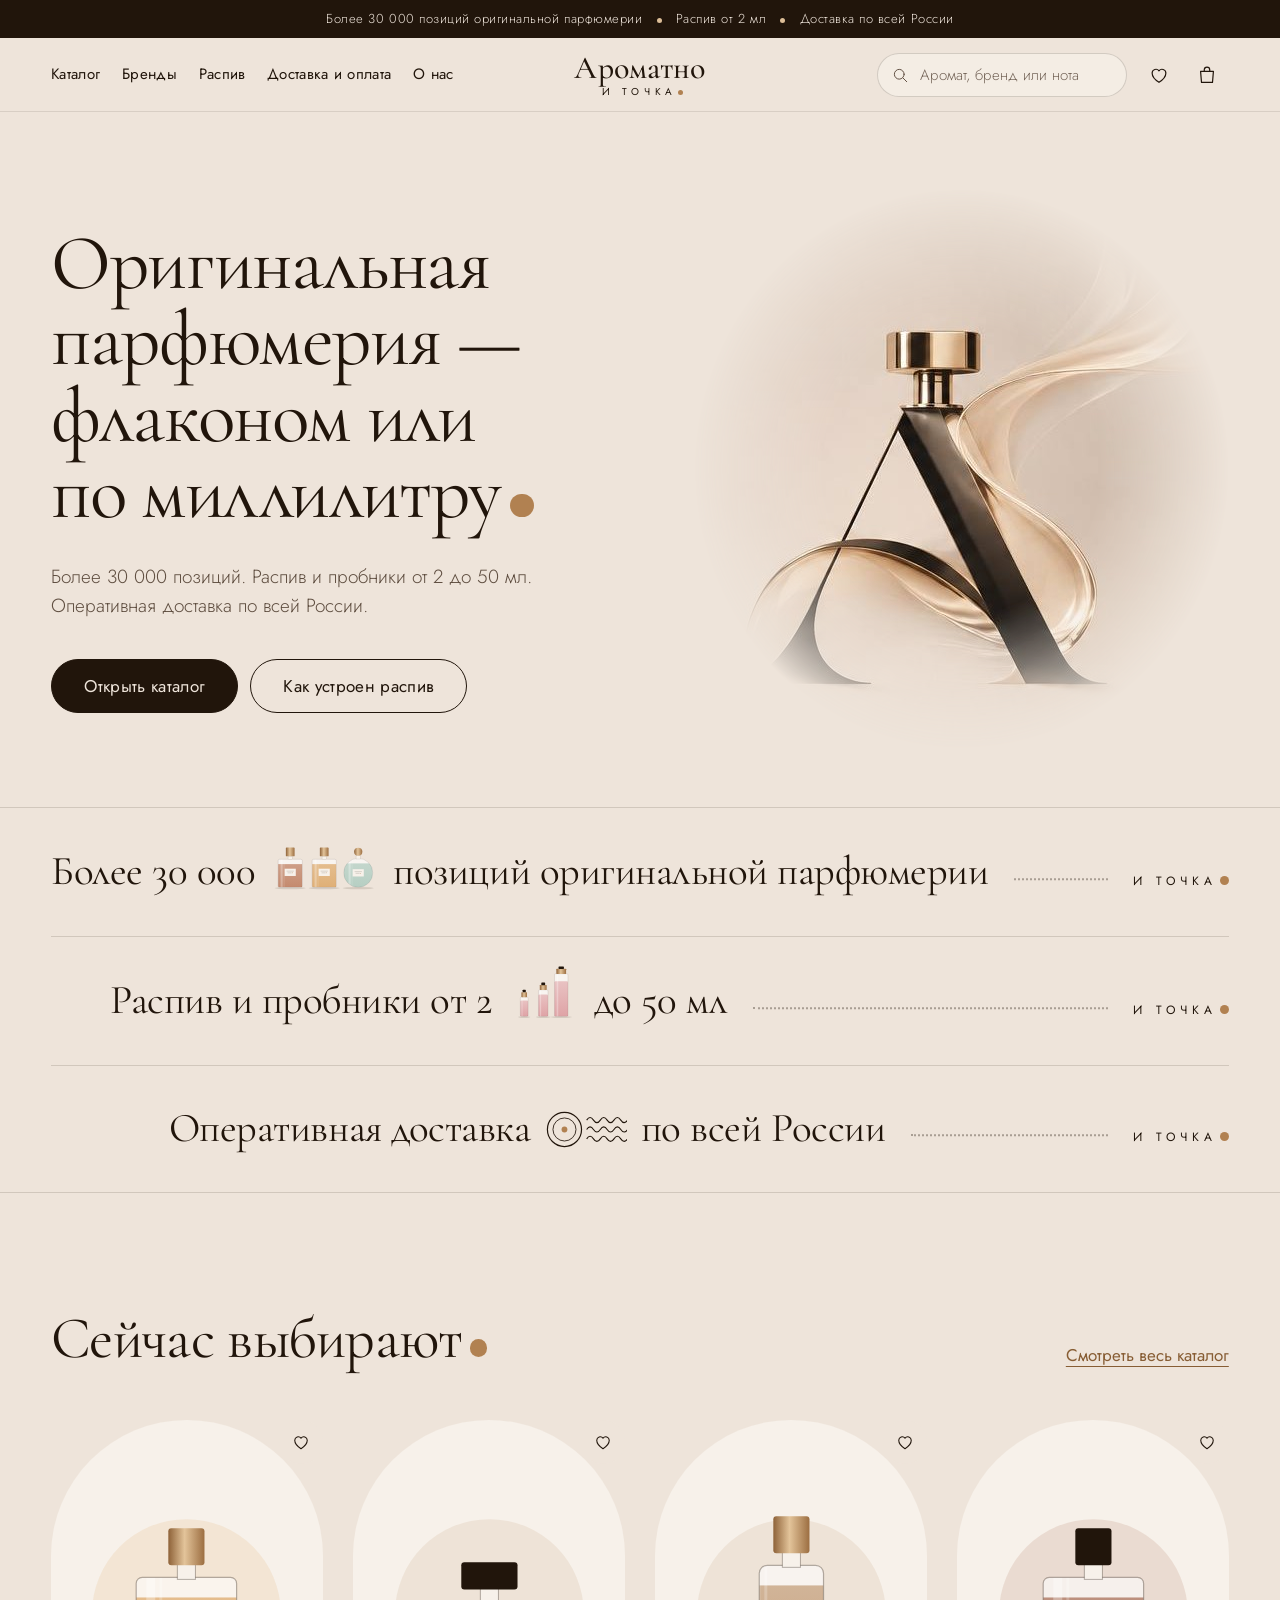
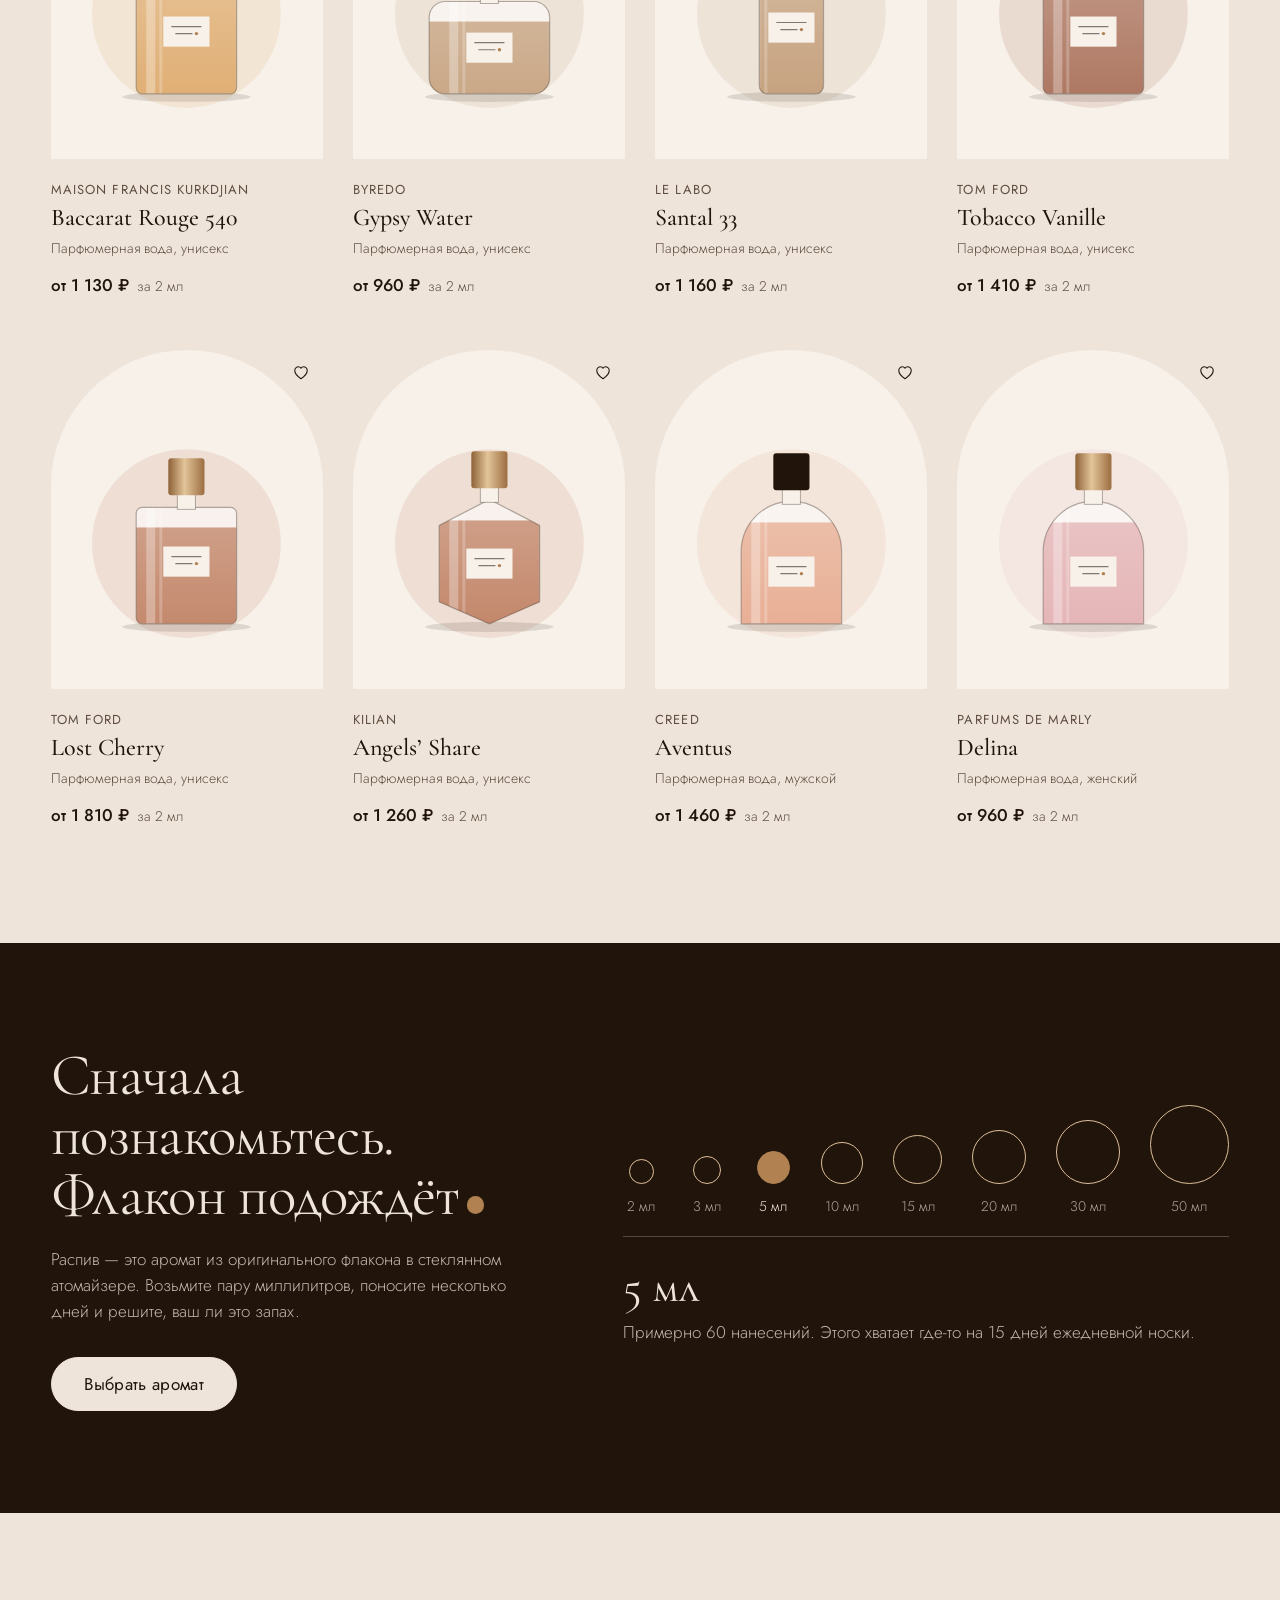
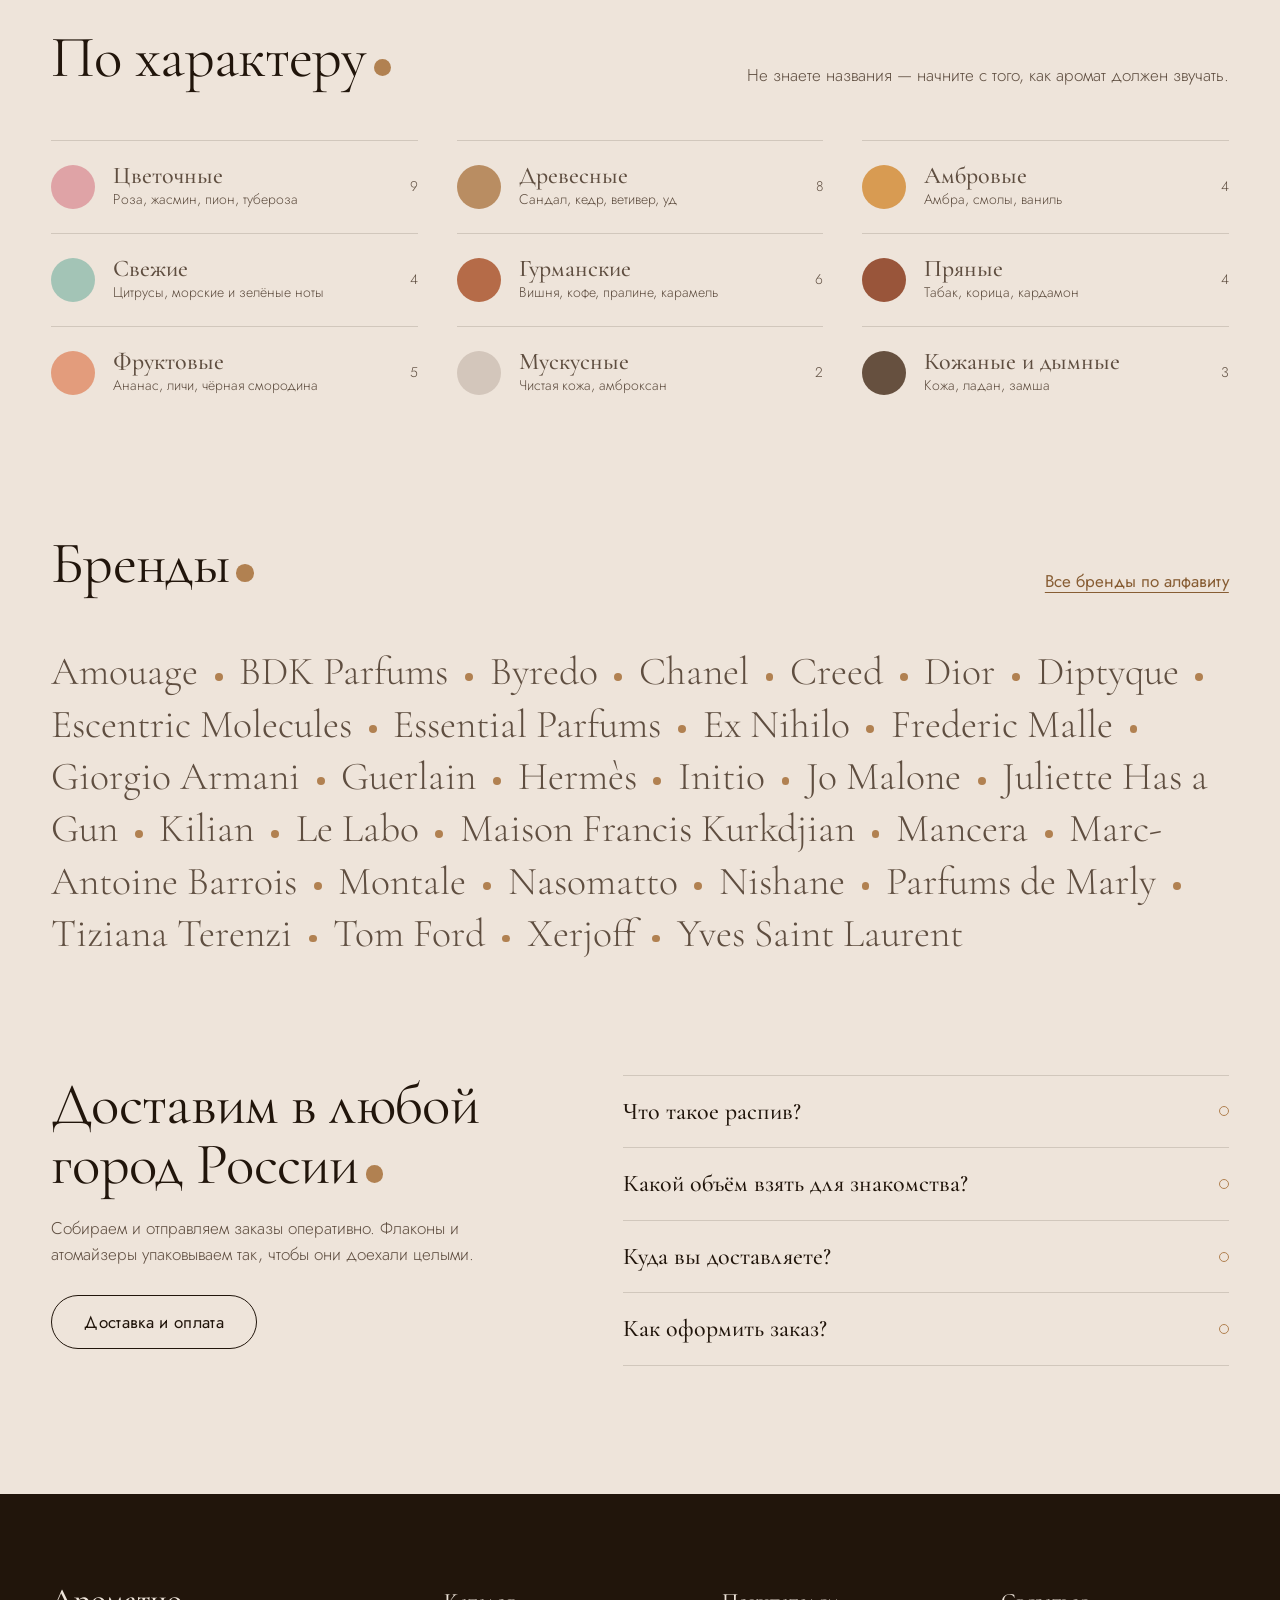
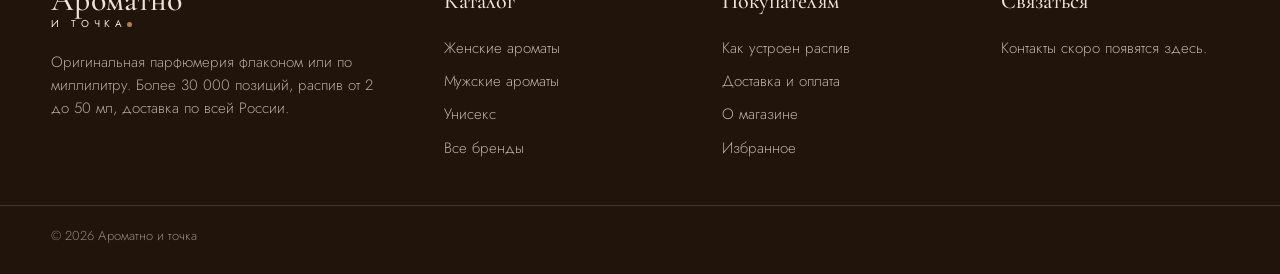
==== commit cfa4dcfa: "Подготовка к переносу на домен: 404, robots, манифест, значки, превью ссылок Co-Authored-By: Claude " ====
--- a/index.html
+++ b/index.html
@@ -5,10 +5,20 @@
 <meta name="viewport" content="width=device-width, initial-scale=1">
 <title>Ароматно и точка — оригинальная парфюмерия, распив от 2 мл</title>
 <meta name="description" content="Более 30 000 позиций оригинальной парфюмерии. Распив и пробники от 2 до 50 мл. Оперативная доставка по всей России.">
-<meta property="og:title" content="Ароматно и точка">
-<meta property="og:description" content="Оригинальная парфюмерия флаконом или по миллилитру. Доставка по всей России.">
-<meta property="og:image" content="assets/img/logo-full.jpg">
+<meta name="theme-color" content="#EEE4DA">
+<meta property="og:type" content="website">
+<meta property="og:locale" content="ru_RU">
+<meta property="og:site_name" content="Ароматно и точка">
+<meta property="og:title" content="Ароматно и точка — оригинальная парфюмерия, распив от 2 мл">
+<meta property="og:description" content="Более 30 000 позиций оригинальной парфюмерии. Распив и пробники от 2 до 50 мл. Доставка по всей России.">
+<meta property="og:image" content="assets/img/og.jpg">
+<meta property="og:image:width" content="1200">
+<meta property="og:image:height" content="630">
+<meta name="twitter:card" content="summary_large_image">
 <link rel="icon" href="assets/img/favicon.svg" type="image/svg+xml">
+<link rel="icon" href="assets/img/icon-192.png" type="image/png" sizes="192x192">
+<link rel="apple-touch-icon" href="assets/img/icon-180.png">
+<link rel="manifest" href="site.webmanifest">
 <link rel="preconnect" href="https://fonts.googleapis.com">
 <link rel="preconnect" href="https://fonts.gstatic.com" crossorigin>
 <link href="https://fonts.googleapis.com/css2?family=Cormorant+Garamond:ital,wght@0,400;0,500;1,400&family=Jost:wght@300;400;500&display=swap" rel="stylesheet">
--- a/assets/css/style.css
+++ b/assets/css/style.css
@@ -177,7 +177,7 @@
 /* Первый экран */
 .hero { position: relative; overflow: hidden; }
 .hero__in {
-  max-width: var(--wrap); margin: 0 auto; padding: clamp(36px, 6vw, 88px) var(--pad) clamp(40px, 6vw, 80px);
+  max-width: var(--wrap); margin: 0 auto; padding: clamp(36px, 6vw, 88px) var(--pad) clamp(32px, 4.5vw, 60px);
   display: grid; grid-template-columns: minmax(0, 1.05fr) minmax(0, .95fr); align-items: center; gap: clamp(16px, 4vw, 64px);
 }
 .hero h1 {
@@ -195,14 +195,29 @@
 }
 @keyframes veil { from { opacity: 0; transform: scale(1.05); } to { opacity: 1; transform: none; } }
 
-/* Три факта */
-.facts { border-top: 1px solid rgba(33, 21, 11, .14); border-bottom: 1px solid rgba(33, 21, 11, .14); }
-.facts__in { max-width: var(--wrap); margin: 0 auto; padding: 0 var(--pad); display: grid; grid-template-columns: repeat(3, 1fr); }
-.fact { padding: clamp(24px, 3.4vw, 44px) clamp(16px, 3vw, 44px); }
-.fact + .fact { border-left: 1px solid rgba(33, 21, 11, .14); }
-.fact:first-child { padding-left: 0; }
-.fact b { display: block; font-family: var(--serif); font-weight: 400; font-size: clamp(1.75rem, 3.2vw, 2.75rem); line-height: 1.05; }
-.fact span { display: block; margin-top: 8px; color: var(--ink-soft); }
+/* Строки-утверждения: «… и точка» */
+.manifest { border-top: 1px solid rgba(33, 21, 11, .14); border-bottom: 1px solid rgba(33, 21, 11, .14); }
+.manifest__row { display: flex; align-items: baseline; gap: clamp(14px, 2vw, 28px); padding: clamp(24px, 3.2vw, 44px) 0; }
+.manifest__row + .manifest__row { border-top: 1px solid rgba(33, 21, 11, .14); }
+.manifest__row:nth-child(2) { padding-left: 5%; }
+.manifest__row:nth-child(3) { padding-left: 10%; }
+.manifest__text {
+  font-family: var(--serif); font-weight: 400; font-size: clamp(1.75rem, 3.2vw, 3rem);
+  line-height: 1.1; letter-spacing: -.012em; text-wrap: balance; transition: color .3s var(--ease);
+}
+.manifest__lead { flex: 1; min-width: 32px; height: 0; border-bottom: 2px dotted rgba(33, 21, 11, .34); transform: translateY(-.28em); transition: border-color .3s var(--ease); }
+.manifest__end { font-size: .75rem; font-weight: 400; letter-spacing: .42em; text-transform: uppercase; white-space: nowrap; }
+.manifest__end .dot { width: 9px; height: 9px; margin-left: .2em; transition: transform .35s var(--ease); }
+.manifest__row:hover .manifest__text { color: var(--bronze-deep); }
+.manifest__row:hover .manifest__lead { border-color: var(--bronze); }
+.manifest__row:hover .manifest__end .dot { transform: scale(1.9); }
+.manifest__pic { display: inline-flex; align-items: flex-end; vertical-align: -.24em; margin: -.3em .04em; color: var(--ink); }
+.manifest__pic svg { height: 1.42em; width: auto; }
+.manifest__pic--shelf svg + svg { margin-left: -.36em; }
+.manifest__pic--vials { margin: -.3em .36em; }
+.manifest__pic--vials svg { margin: 0 -.37em; }
+.manifest__pic--stamp { vertical-align: -.2em; margin: 0 .1em; }
+.manifest__pic--stamp svg { height: 1em; }
 
 /* Карточка аромата */
 .grid { display: grid; grid-template-columns: repeat(auto-fill, minmax(232px, 1fr)); gap: clamp(32px, 4vw, 52px) clamp(16px, 2.4vw, 32px); }
@@ -519,9 +534,9 @@
   .header__tools > button.icon-btn { grid-column: 3; grid-row: 1; }
   .search { grid-column: 1 / -1; grid-row: 2; margin: 0; flex: none; }
   .search__results { left: 0; right: 0; width: auto; }
-  .facts__in { grid-template-columns: 1fr; }
-  .fact, .fact:first-child { padding: 22px 0; }
-  .fact + .fact { border-left: 0; border-top: 1px solid rgba(33, 21, 11, .14); }
+  .manifest__row, .manifest__row:nth-child(2), .manifest__row:nth-child(3) { flex-wrap: wrap; padding-left: 0; row-gap: 12px; }
+  .manifest__text { flex: 1 1 100%; }
+  .manifest__lead { max-width: 56px; }
   .grid { grid-template-columns: 1fr 1fr; gap: 32px 14px; }
   .card__name { font-size: 1.3125rem; }
   .families { grid-template-columns: 1fr; }
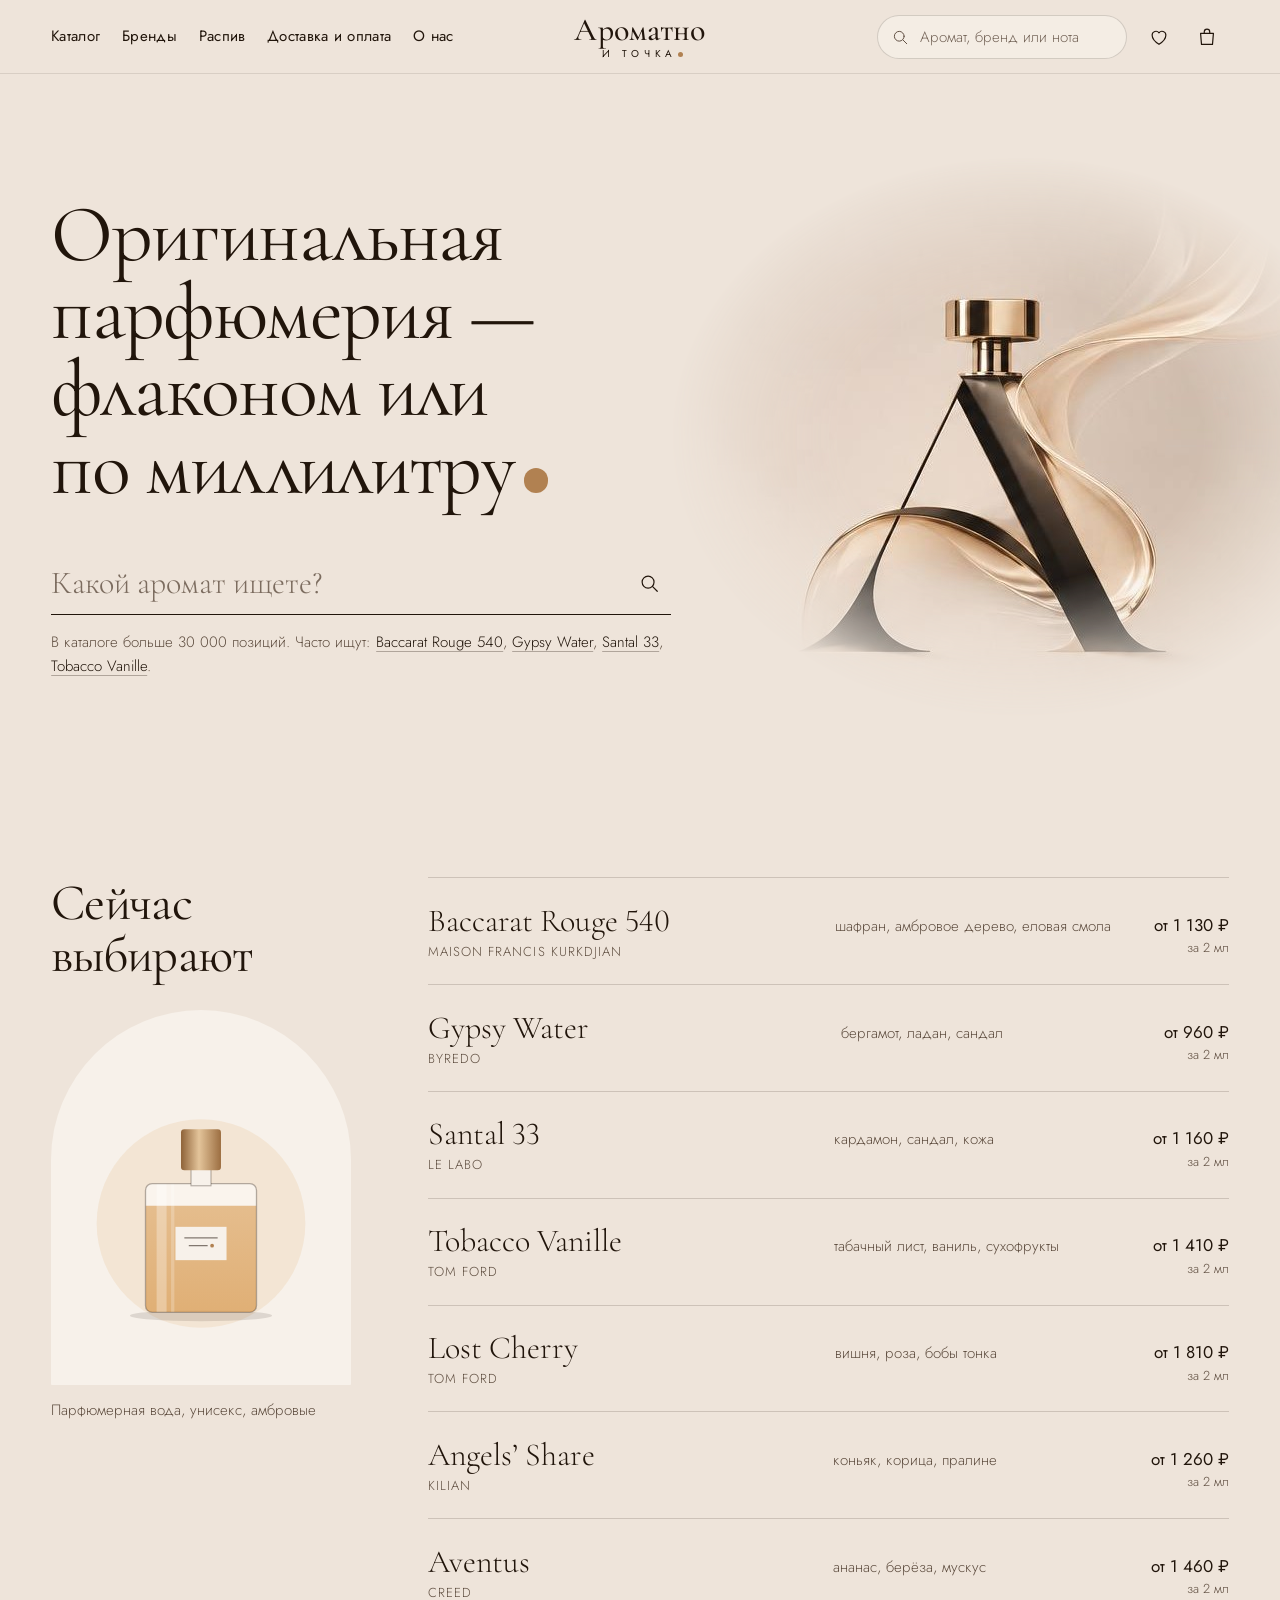
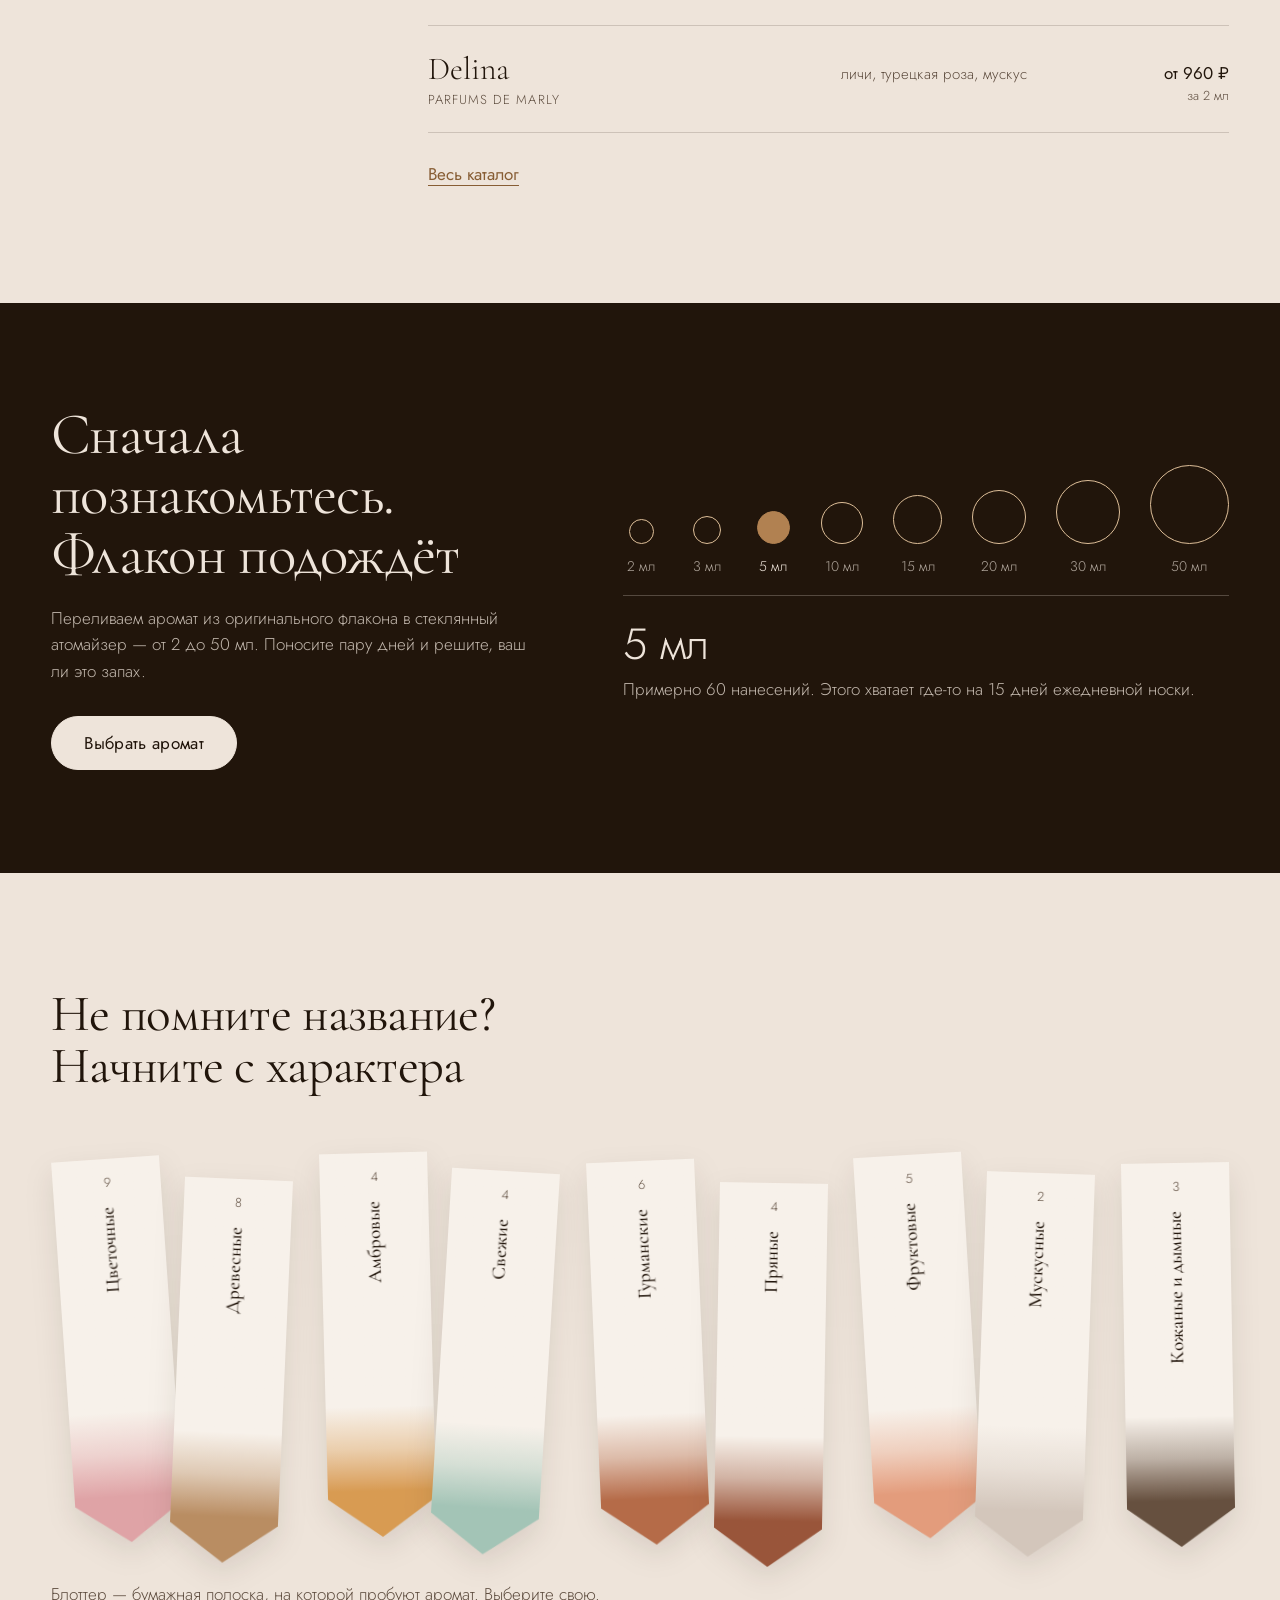
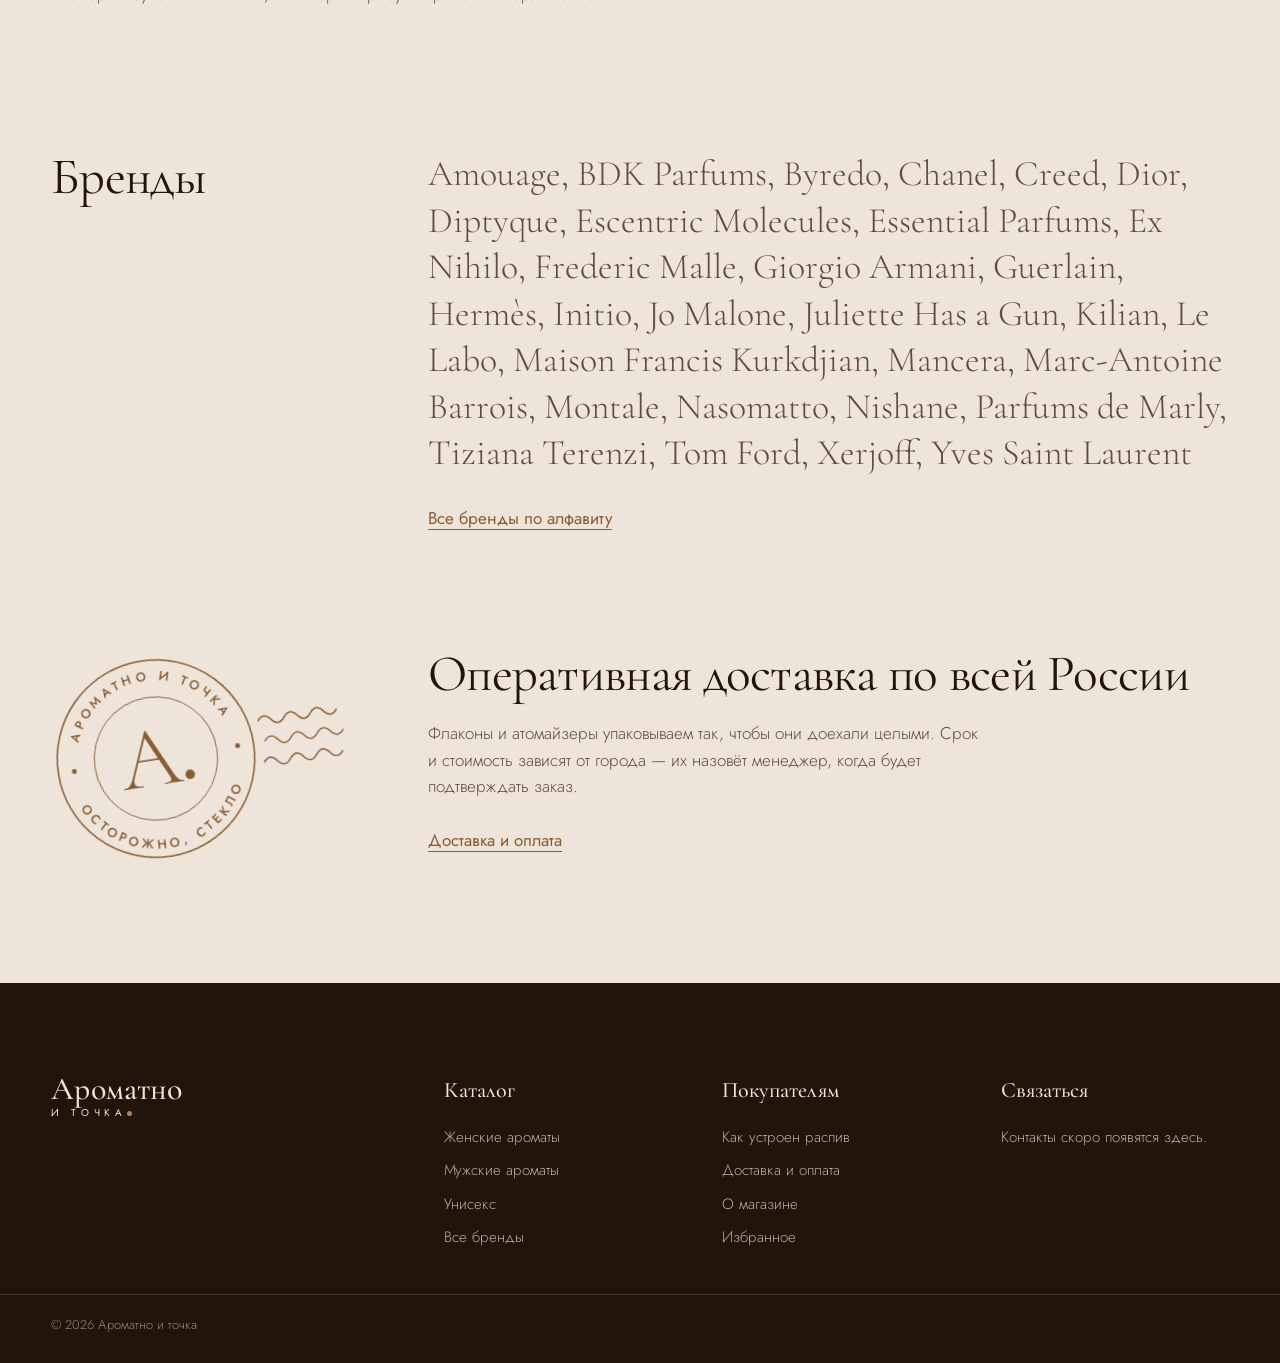
==== commit a829be80: "Главная: новый первый экран с поиском, список ароматов, блоттеры, штамп доставки Каждый факт о магаз" ====
--- a/index.html
+++ b/index.html
@@ -27,10 +27,6 @@
 <body>
 <a class="skip" href="#view">Перейти к содержимому</a>
 
-<div class="topbar">
-  <p>Более 30 000 позиций оригинальной парфюмерии<i class="dot"></i>Распив от 2 мл<i class="dot"></i>Доставка по всей России</p>
-</div>
-
 <header class="header" id="header">
   <div class="header__in">
     <button class="icon-btn header__burger" data-action="menu-open" aria-label="Открыть меню" aria-controls="menu">
@@ -51,11 +47,11 @@
     </a>
 
     <div class="header__tools">
-      <form class="search" id="search" role="search" autocomplete="off">
+      <form class="search js-search" id="search" role="search" autocomplete="off">
         <label class="visually-hidden" for="search-input">Поиск по каталогу</label>
         <svg viewBox="0 0 24 24" aria-hidden="true"><circle cx="11" cy="11" r="6.5"/><path d="M16 16l5 5"/></svg>
-        <input id="search-input" type="search" placeholder="Аромат, бренд или нота" aria-controls="search-results">
-        <div class="search__results" id="search-results" hidden></div>
+        <input class="js-q" id="search-input" type="search" placeholder="Аромат, бренд или нота">
+        <div class="search__results" hidden></div>
       </form>
       <a class="icon-btn" href="#favorites" aria-label="Избранное">
         <svg viewBox="0 0 24 24" aria-hidden="true"><path d="M12 20s-7.5-4.6-7.5-10.1A4.2 4.2 0 0 1 12 7.4a4.2 4.2 0 0 1 7.5 2.5C19.5 15.4 12 20 12 20z"/></svg>
@@ -78,7 +74,6 @@
         <span class="brand__name">Ароматно</span>
         <span class="brand__sub">и точка<i class="dot"></i></span>
       </a>
-      <p>Оригинальная парфюмерия флаконом или по миллилитру. Более 30 000 позиций, распив от 2 до 50 мл, доставка по всей России.</p>
     </div>
     <div class="footer__col">
       <h2>Каталог</h2>
--- a/assets/css/style.css
+++ b/assets/css/style.css
@@ -27,6 +27,7 @@
   font-size: 1.0625rem;
   line-height: 1.55;
   -webkit-font-smoothing: antialiased;
+  font-variant-numeric: lining-nums;
 }
 body.is-locked { overflow: hidden; }
 img, svg { display: block; max-width: 100%; }
@@ -98,14 +99,6 @@
   font-size: .6875rem; font-weight: 500; line-height: 18px; text-align: center;
 }
 
-/* Верхняя строка */
-.topbar { background: var(--ink); color: var(--powder); }
-.topbar p {
-  max-width: var(--wrap); margin: 0 auto; padding: 9px var(--pad);
-  font-size: .8125rem; letter-spacing: .04em; text-align: center;
-}
-.topbar .dot { margin: 0 1.1em; width: 5px; height: 5px; vertical-align: middle; background: var(--champagne); }
-
 /* Шапка */
 .header {
   position: sticky; top: 0; z-index: 30;
@@ -163,6 +156,11 @@
 .search__all, .search__empty { display: block; width: 100%; padding: 12px 10px; text-align: left; font-size: .9375rem; }
 .search__all { color: var(--bronze-deep); font-weight: 400; border-top: 1px solid rgba(33, 21, 11, .1); margin-top: 4px; }
 .search__empty { color: var(--ink-soft); }
+
+@media (min-width: 721px) {
+  .header .search { transition: opacity .3s var(--ease), visibility 0s; }
+  body.is-home:not(.is-past-hero) .header .search { opacity: 0; visibility: hidden; }
+}
 
 /* Общая сетка страниц */
 .wrap { max-width: var(--wrap); margin: 0 auto; padding-left: var(--pad); padding-right: var(--pad); }
@@ -177,47 +175,65 @@
 /* Первый экран */
 .hero { position: relative; overflow: hidden; }
 .hero__in {
-  max-width: var(--wrap); margin: 0 auto; padding: clamp(36px, 6vw, 88px) var(--pad) clamp(32px, 4.5vw, 60px);
-  display: grid; grid-template-columns: minmax(0, 1.05fr) minmax(0, .95fr); align-items: center; gap: clamp(16px, 4vw, 64px);
-}
+  max-width: var(--wrap); margin: 0 auto; padding: clamp(44px, 6.5vw, 104px) var(--pad) clamp(28px, 3.5vw, 56px);
+  display: grid; grid-template-columns: minmax(0, 1.12fr) minmax(0, .88fr); align-items: center; gap: clamp(8px, 2vw, 32px);
+}
+.hero__text { position: relative; z-index: 1; }
 .hero h1 {
-  font-family: var(--serif); font-weight: 400; font-size: clamp(2.75rem, 6.1vw, 5.75rem);
-  line-height: .98; letter-spacing: -.018em;
-}
-.hero .lead { margin-top: clamp(20px, 2.4vw, 32px); }
-.hero__cta { display: flex; flex-wrap: wrap; gap: 12px; margin-top: clamp(26px, 3vw, 44px); }
+  font-family: var(--serif); font-weight: 400; font-size: clamp(2.75rem, 6.3vw, 6rem);
+  line-height: .96; letter-spacing: -.02em; text-wrap: balance;
+}
 .hero__art { position: relative; }
 .hero__art img {
-  width: 100%; aspect-ratio: 10 / 7; object-fit: cover;
+  width: 138%; max-width: none; margin-left: -10%; aspect-ratio: 10 / 7; object-fit: cover;
   -webkit-mask-image: radial-gradient(ellipse 50% 50% at 50% 50%, #000 52%, transparent 100%);
   mask-image: radial-gradient(ellipse 50% 50% at 50% 50%, #000 52%, transparent 100%);
   animation: veil 1.6s var(--ease) both;
 }
 @keyframes veil { from { opacity: 0; transform: scale(1.05); } to { opacity: 1; transform: none; } }
 
-/* Строки-утверждения: «… и точка» */
-.manifest { border-top: 1px solid rgba(33, 21, 11, .14); border-bottom: 1px solid rgba(33, 21, 11, .14); }
-.manifest__row { display: flex; align-items: baseline; gap: clamp(14px, 2vw, 28px); padding: clamp(24px, 3.2vw, 44px) 0; }
-.manifest__row + .manifest__row { border-top: 1px solid rgba(33, 21, 11, .14); }
-.manifest__row:nth-child(2) { padding-left: 5%; }
-.manifest__row:nth-child(3) { padding-left: 10%; }
-.manifest__text {
-  font-family: var(--serif); font-weight: 400; font-size: clamp(1.75rem, 3.2vw, 3rem);
-  line-height: 1.1; letter-spacing: -.012em; text-wrap: balance; transition: color .3s var(--ease);
-}
-.manifest__lead { flex: 1; min-width: 32px; height: 0; border-bottom: 2px dotted rgba(33, 21, 11, .34); transform: translateY(-.28em); transition: border-color .3s var(--ease); }
-.manifest__end { font-size: .75rem; font-weight: 400; letter-spacing: .42em; text-transform: uppercase; white-space: nowrap; }
-.manifest__end .dot { width: 9px; height: 9px; margin-left: .2em; transition: transform .35s var(--ease); }
-.manifest__row:hover .manifest__text { color: var(--bronze-deep); }
-.manifest__row:hover .manifest__lead { border-color: var(--bronze); }
-.manifest__row:hover .manifest__end .dot { transform: scale(1.9); }
-.manifest__pic { display: inline-flex; align-items: flex-end; vertical-align: -.24em; margin: -.3em .04em; color: var(--ink); }
-.manifest__pic svg { height: 1.42em; width: auto; }
-.manifest__pic--shelf svg + svg { margin-left: -.36em; }
-.manifest__pic--vials { margin: -.3em .36em; }
-.manifest__pic--vials svg { margin: 0 -.37em; }
-.manifest__pic--stamp { vertical-align: -.2em; margin: 0 .1em; }
-.manifest__pic--stamp svg { height: 1em; }
+/* Поиск на первом экране */
+.finder { position: relative; margin-top: clamp(30px, 3.6vw, 56px); max-width: 620px; }
+.finder__field { display: flex; align-items: center; gap: 8px; border-bottom: 1px solid var(--ink); transition: box-shadow .25s var(--ease), border-color .25s var(--ease); }
+.finder__field:focus-within { border-color: var(--bronze-deep); box-shadow: 0 1px 0 var(--bronze-deep); }
+.finder input {
+  flex: 1; min-width: 0; padding: 12px 0; border: 0; border-radius: 0; background: none;
+  font-family: var(--serif); font-size: clamp(1.5rem, 2.5vw, 2.125rem); line-height: 1.2;
+  -webkit-appearance: none; appearance: none;
+}
+.finder input::placeholder { color: var(--ink-soft); opacity: .8; }
+.finder input:focus { outline: none; }
+.finder input::-webkit-search-cancel-button { -webkit-appearance: none; }
+.finder .search__results { left: 0; right: auto; width: 100%; }
+.finder__hint { margin-top: 16px; font-size: .9375rem; color: var(--ink-soft); }
+.finder__hint a { color: var(--ink); text-decoration: underline; text-decoration-color: rgba(33, 21, 11, .3); text-decoration-thickness: 1px; text-underline-offset: .25em; }
+.finder__hint a:hover { color: var(--bronze-deep); text-decoration-color: currentColor; }
+
+/* Двухколоночные секции главной: узкая колонка с заголовком, широкая с содержимым */
+.h2 { font-family: var(--serif); font-weight: 400; font-size: clamp(2.125rem, 4vw, 3.375rem); line-height: 1.02; letter-spacing: -.014em; text-wrap: balance; }
+.h2--wide { max-width: 15em; margin-bottom: clamp(28px, 4vw, 52px); }
+.duo { display: grid; grid-template-columns: minmax(200px, 300px) minmax(0, 1fr); gap: clamp(32px, 6vw, 104px); align-items: start; }
+.duo__side { position: sticky; top: 104px; }
+
+/* «Сейчас выбирают»: список, как карта ароматов */
+.picks__art { aspect-ratio: 4 / 5; margin-top: 28px; }
+.picks__art svg { width: 74%; height: auto; margin-top: 9%; animation: pick .4s var(--ease); }
+@keyframes pick { from { opacity: 0; transform: translateY(8px); } to { opacity: 1; transform: none; } }
+.picks__cap { margin-top: 14px; font-size: .9375rem; color: var(--ink-soft); }
+.pick {
+  display: grid; grid-template-columns: minmax(0, 1.3fr) minmax(0, 1fr) auto; gap: clamp(14px, 2vw, 32px); align-items: baseline;
+  padding: clamp(18px, 2vw, 26px) 0; border-top: 1px solid rgba(33, 21, 11, .16);
+  transition: padding .35s var(--ease), background .35s var(--ease);
+}
+.picks__list li:last-child .pick { border-bottom: 1px solid rgba(33, 21, 11, .16); }
+.pick__name { font-family: var(--serif); font-size: clamp(1.5rem, 2.5vw, 2.125rem); line-height: 1.06; transition: color .25s; }
+.pick__name small { display: block; margin-top: 7px; font-family: var(--sans); font-size: .8125rem; letter-spacing: .08em; text-transform: uppercase; color: var(--ink-soft); }
+.pick__notes { font-size: .9375rem; color: var(--ink-soft); }
+.pick__price { text-align: right; white-space: nowrap; font-weight: 400; }
+.pick__price small { display: block; font-size: .8125rem; font-weight: 300; color: var(--ink-soft); }
+.pick:hover, .pick:focus-visible { padding-left: 16px; padding-right: 16px; background: var(--milk); }
+.pick:hover .pick__name, .pick:focus-visible .pick__name { color: var(--bronze-deep); }
+.picks__more { display: inline-block; margin-top: 28px; }
 
 /* Карточка аромата */
 .grid { display: grid; grid-template-columns: repeat(auto-fill, minmax(232px, 1fr)); gap: clamp(32px, 4vw, 52px) clamp(16px, 2.4vw, 32px); }
@@ -261,32 +277,43 @@
 .ladder button[aria-pressed="true"] { color: var(--powder); }
 .ladder button[aria-pressed="true"] i { background: var(--bronze); border-color: var(--bronze); }
 .ladder__out { margin-top: 26px; min-height: 5.2em; }
-.ladder__out b { display: block; font-family: var(--serif); font-weight: 400; font-size: clamp(2rem, 3.6vw, 3rem); line-height: 1; color: var(--powder); }
+.ladder__out b { display: block; font-family: var(--sans); font-weight: 300; font-size: clamp(2rem, 3.4vw, 2.75rem); line-height: 1; color: var(--powder); }
 .ladder__out span { display: block; margin-top: 10px; color: rgba(238, 228, 218, .78); }
 
-/* Семейства */
-.families { display: grid; grid-template-columns: repeat(3, 1fr); column-gap: clamp(20px, 3vw, 48px); }
-.family {
-  display: grid; grid-template-columns: auto 1fr auto; align-items: center; gap: 18px;
-  padding: 22px 0; border-top: 1px solid rgba(33, 21, 11, .14);
-}
-.family i { width: 44px; height: 44px; border-radius: 50%; transition: transform .35s var(--ease); }
-.family:hover i { transform: scale(1.14); }
-.family b { display: block; font-family: var(--serif); font-weight: 500; font-size: 1.5rem; line-height: 1.1; }
-.family span { font-size: .875rem; color: var(--ink-soft); }
-.family em { font-style: normal; font-size: .875rem; color: var(--ink-soft); }
+/* Блоттеры: семейства ароматов */
+.blotters { display: flex; justify-content: space-between; align-items: flex-start; gap: clamp(6px, 1.2vw, 18px); padding: 10px 0 44px; }
+.blotter {
+  flex: 1 1 0; max-width: 108px; transform: translateY(var(--y)) rotate(var(--r)); transform-origin: 50% 0;
+  filter: drop-shadow(0 12px 14px rgba(33, 21, 11, .1)); transition: transform .5s var(--ease);
+}
+.blotter:hover, .blotter:focus-visible { transform: translateY(-12px) rotate(0deg); }
+.blotter__paper {
+  display: flex; flex-direction: column; align-items: center; height: clamp(300px, 30vw, 400px); padding-top: 14px;
+  background: linear-gradient(to top, var(--tint) 0, var(--tint) 12%, var(--milk) 34%);
+  background: linear-gradient(to top, var(--tint) 0, var(--tint) 12%, color-mix(in srgb, var(--tint) 40%, #F7F1EA) 23%, var(--milk) 34%);
+  clip-path: polygon(0 0, 100% 0, 100% 90%, 50% 100%, 0 90%);
+}
+.blotter em { font-style: normal; font-size: .8125rem; color: var(--ink-soft); }
+.blotter b {
+  margin-top: 14px; writing-mode: vertical-rl; transform: rotate(180deg); white-space: nowrap;
+  font-family: var(--serif); font-weight: 500; font-size: clamp(1.0625rem, 1.5vw, 1.4375rem);
+}
+.blotters__cap { min-height: 3.2em; max-width: 36em; color: var(--ink-soft); }
 
 /* Бренды строкой */
-.brandline { font-family: var(--serif); font-size: clamp(1.5rem, 3.1vw, 2.625rem); line-height: 1.32; color: var(--ink-soft); max-width: 30em; }
+.brandline { font-family: var(--serif); font-size: clamp(1.5rem, 2.8vw, 2.375rem); line-height: 1.3; color: var(--ink-soft); }
 .brandline a { transition: color .2s; }
-.brandline a:hover { color: var(--ink); }
-.brandline .dot { margin: 0 .42em; width: .2em; height: .2em; vertical-align: middle; }
-
-/* Доставка + вопросы */
-.split { display: grid; grid-template-columns: minmax(0, .9fr) minmax(0, 1.1fr); gap: clamp(32px, 6vw, 96px); }
-.split h2 { font-family: var(--serif); font-weight: 400; font-size: clamp(2.25rem, 4.6vw, 3.75rem); line-height: 1.02; letter-spacing: -.012em; }
-.split > div > p { margin-top: 20px; color: var(--ink-soft); max-width: 30em; }
-.split .btn { margin-top: 28px; }
+.brandline a:hover, .brandline a:focus-visible { color: var(--ink); }
+
+/* Доставка */
+.ship { align-items: center; }
+.ship .duo__side { position: static; }
+.ship p { margin-top: 20px; color: var(--ink-soft); max-width: 33em; }
+.seal { width: 100%; max-width: 300px; color: var(--bronze-deep); transform: rotate(-9deg); overflow: visible; }
+.seal__ring { font-family: var(--sans); font-size: 13.5px; font-weight: 500; letter-spacing: .3em; fill: currentColor; }
+.seal__a { font-family: var(--serif); font-size: 92px; fill: currentColor; }
+
+/* Вопросы и ответы */
 .faq details { border-top: 1px solid rgba(33, 21, 11, .14); }
 .faq details:last-child { border-bottom: 1px solid rgba(33, 21, 11, .14); }
 .faq summary {
@@ -369,7 +396,7 @@
 .vol-pill:hover { border-color: var(--ink); }
 .vol-pill[aria-pressed="true"] { background: var(--ink); border-color: var(--ink); color: var(--powder); }
 .product__price { margin-top: 34px; padding-top: 28px; border-top: 1px solid rgba(33, 21, 11, .14); }
-.product__price b { font-family: var(--serif); font-weight: 500; font-size: 2.75rem; line-height: 1; }
+.product__price b { font-family: var(--sans); font-weight: 300; font-size: 2.5rem; line-height: 1; letter-spacing: -.01em; }
 .product__price span { display: block; margin-top: 8px; color: var(--ink-soft); font-size: .9375rem; }
 .buy { display: flex; gap: 12px; margin-top: 24px; flex-wrap: wrap; align-items: center; }
 .buy .btn { flex: 1 1 220px; }
@@ -443,7 +470,7 @@
 .line__del:hover { color: var(--ink); }
 .cart-foot { padding: 22px 28px 28px; border-top: 1px solid rgba(33, 21, 11, .14); background: var(--milk); }
 .total { display: flex; justify-content: space-between; align-items: baseline; margin-bottom: 6px; }
-.total b { font-family: var(--serif); font-weight: 500; font-size: 2rem; line-height: 1; }
+.total b { font-family: var(--sans); font-weight: 400; font-size: 1.625rem; line-height: 1; }
 .cart-foot small { display: block; color: var(--ink-soft); font-size: .875rem; margin-bottom: 18px; }
 .cart-empty { padding: 48px 28px; }
 .cart-empty h3 { font-family: var(--serif); font-weight: 400; font-size: 1.875rem; line-height: 1.1; }
@@ -503,12 +530,16 @@
 }
 @media (max-width: 900px) {
   .hero__in { grid-template-columns: 1fr; }
-  .hero__art { order: -1; max-width: 520px; margin: -12px auto -28px; width: 100%; }
-  .decant__in, .split, .prose, .checkout, .product__layout { grid-template-columns: 1fr; }
+  .hero__art { order: -1; max-width: 480px; margin: -20px auto -36px; width: 100%; }
+  .hero__art img { width: 100%; margin-left: 0; }
+  .decant__in, .prose, .checkout, .product__layout, .duo { grid-template-columns: 1fr; }
+  .duo { gap: 28px; }
+  .duo__side { position: static; }
+  .picks__art, .picks__cap { display: none; }
+  .ship .duo__side { max-width: 240px; }
   .product__art { position: static; aspect-ratio: 1; max-height: none; }
   .product__art svg { width: 52%; }
   .summary { position: static; order: -1; }
-  .families { grid-template-columns: 1fr 1fr; }
   .footer__in { grid-template-columns: 1fr 1fr; }
   .footer__brand { grid-column: 1 / -1; }
   .catalog__layout { grid-template-columns: 1fr; }
@@ -524,8 +555,6 @@
 }
 @media (max-width: 720px) {
   body { font-size: 1rem; }
-  .topbar p { font-size: .75rem; }
-  .topbar p .hide-s { display: none; }
   .header__in { grid-template-columns: auto 1fr auto; padding-top: 10px; padding-bottom: 10px; row-gap: 10px; }
   .brand__name { font-size: 1.625rem; }
   .brand__sub { font-size: .5625rem; }
@@ -534,20 +563,29 @@
   .header__tools > button.icon-btn { grid-column: 3; grid-row: 1; }
   .search { grid-column: 1 / -1; grid-row: 2; margin: 0; flex: none; }
   .search__results { left: 0; right: 0; width: auto; }
-  .manifest__row, .manifest__row:nth-child(2), .manifest__row:nth-child(3) { flex-wrap: wrap; padding-left: 0; row-gap: 12px; }
-  .manifest__text { flex: 1 1 100%; }
-  .manifest__lead { max-width: 56px; }
+  body.is-home .header .search { display: none; }
+  .pick { grid-template-columns: minmax(0, 1fr) auto; row-gap: 6px; }
+  .pick__notes { grid-column: 1 / -1; grid-row: 2; }
+  .pick:hover, .pick:focus-visible { padding-left: 0; padding-right: 0; background: none; }
+  .blotters { flex-direction: column; gap: 10px; padding: 0 0 22px; }
+  .blotter, .blotter:hover, .blotter:focus-visible { max-width: none; width: 100%; transform: none; filter: none; }
+  .blotter__paper {
+    flex-direction: row; align-items: center; justify-content: space-between; height: 56px; padding: 0 18px 0 27%;
+    background: linear-gradient(to right, var(--tint) 0, var(--tint) 9%, var(--milk) 24%);
+    background: linear-gradient(to right, var(--tint) 0, var(--tint) 9%, color-mix(in srgb, var(--tint) 40%, #F7F1EA) 16%, var(--milk) 24%);
+    clip-path: polygon(0 50%, 6% 0, 100% 0, 100% 100%, 6% 100%);
+  }
+  .blotter b { order: -1; margin: 0; writing-mode: horizontal-tb; transform: none; font-size: 1.3125rem; }
+  .blotters__cap { min-height: 0; }
   .grid { grid-template-columns: 1fr 1fr; gap: 32px 14px; }
   .card__name { font-size: 1.3125rem; }
-  .families { grid-template-columns: 1fr; }
   .ladder { --k: .6; gap: 2px; }
   .ladder button { font-size: .6875rem; min-width: 0; white-space: nowrap; }
   .form__row { grid-template-columns: 1fr; }
   .pyramid div { grid-template-columns: 1fr; gap: 4px; }
   .footer__in { grid-template-columns: 1fr; }
   .sort span { display: none; }
-  .hero__cta .btn { flex: 1 1 100%; }
-  .hero__art { max-width: 290px; margin: -6px auto -18px; }
+  .hero__art { max-width: 300px; margin: -14px auto -26px; }
   .toast { bottom: 16px; }
 }
 @media (prefers-reduced-motion: reduce) {
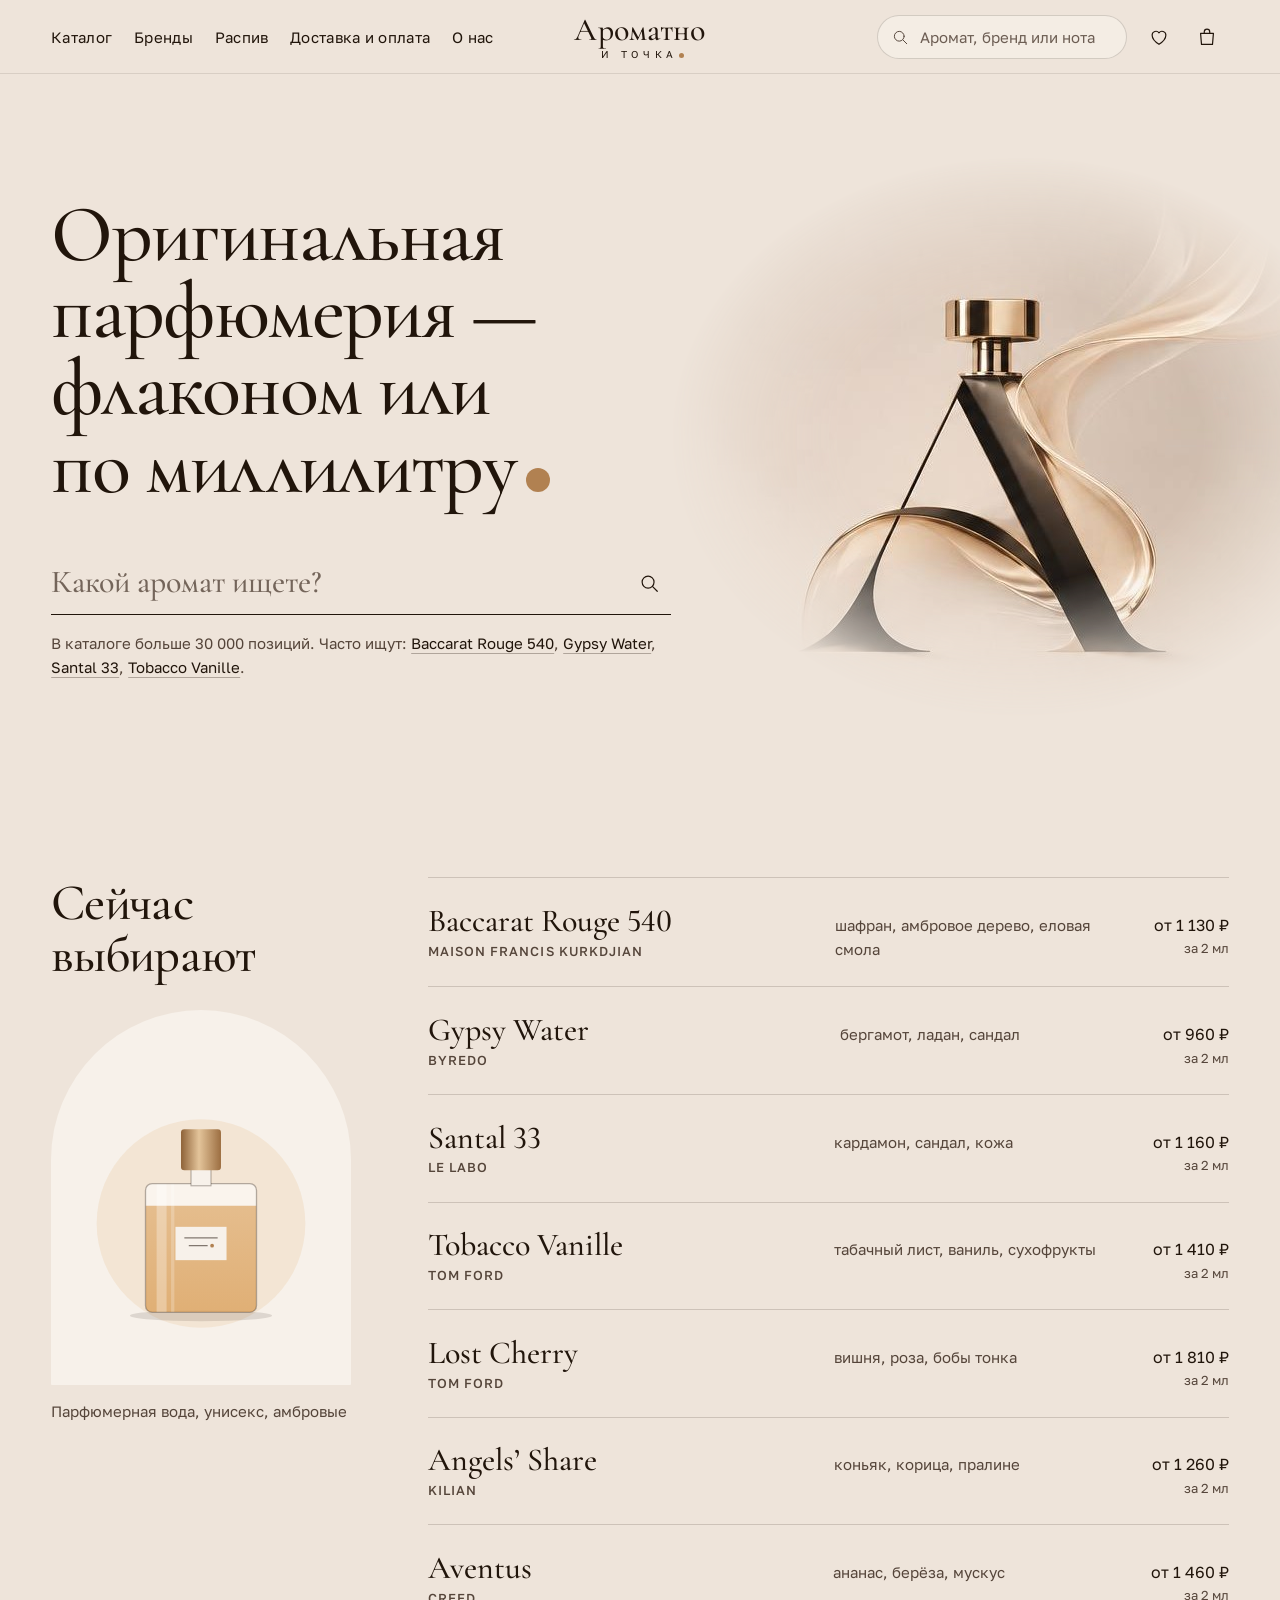
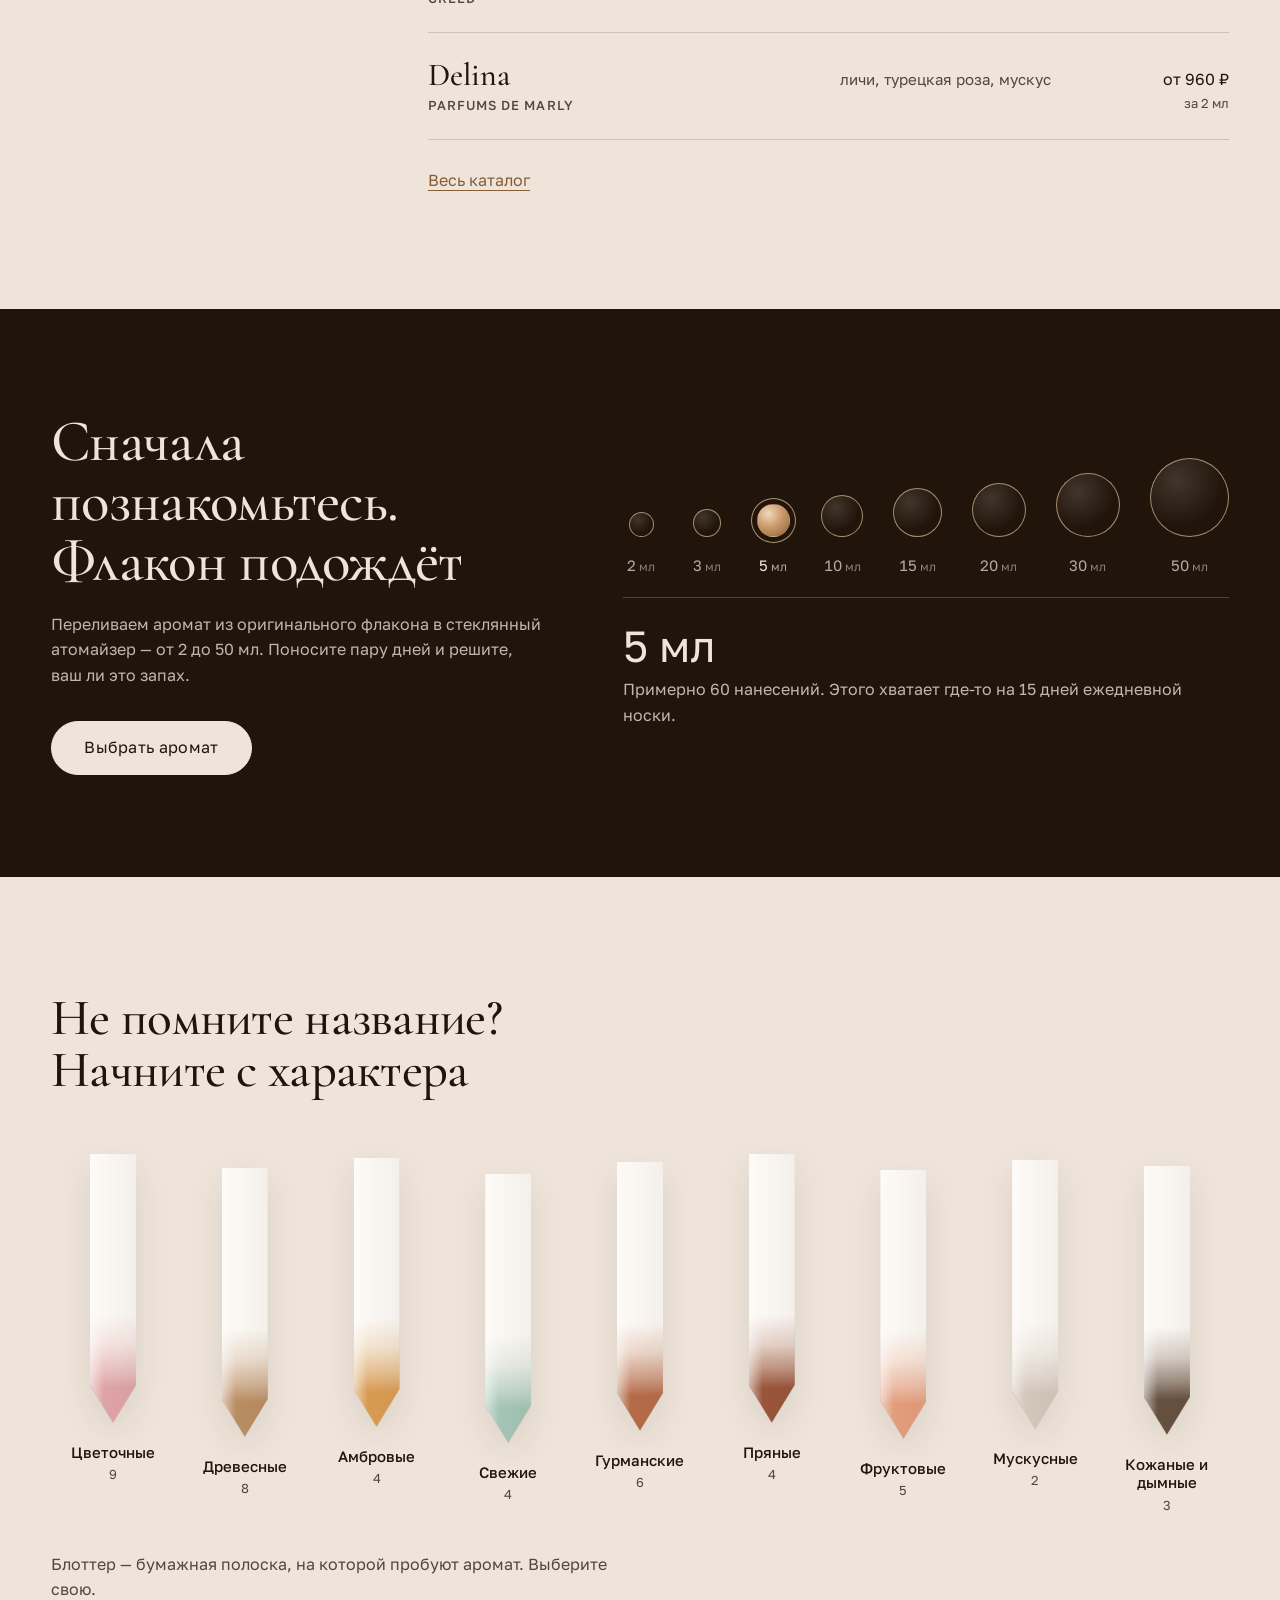
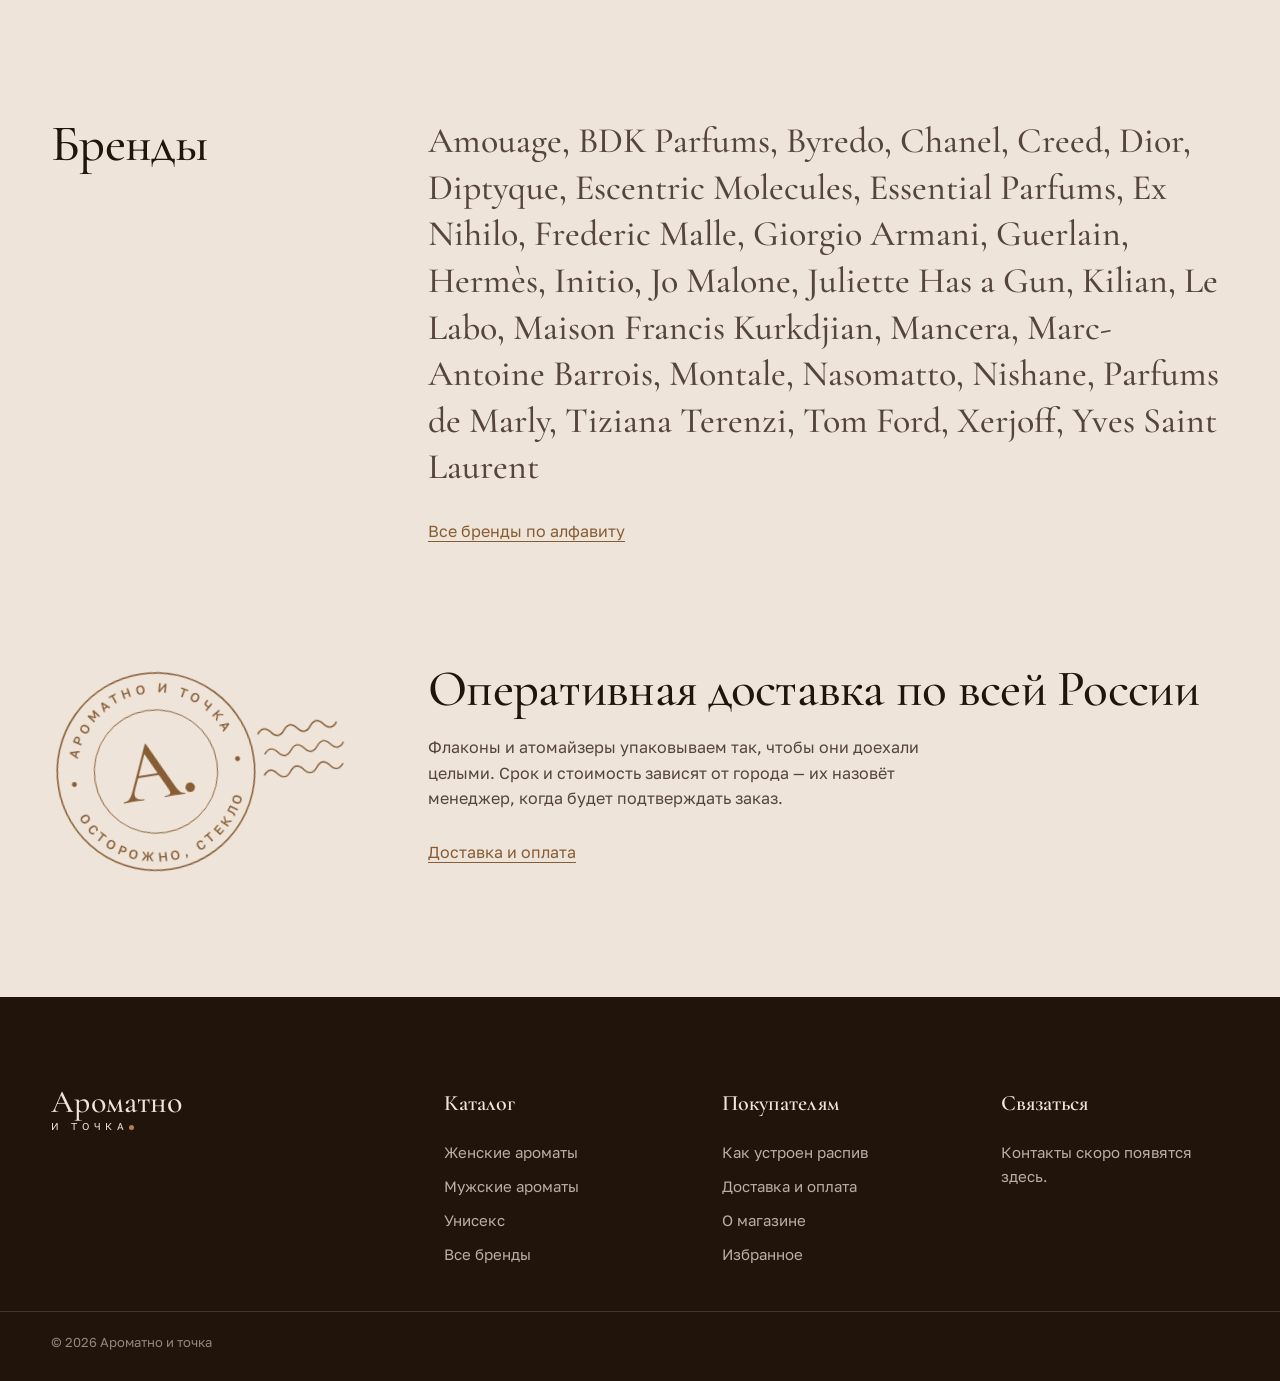
==== commit 3908a58d: "Шрифты, блоттеры и выбор объёма: чётче и аккуратнее Основной текст — Golos Text 400 вместо тонкого J" ====
--- a/index.html
+++ b/index.html
@@ -21,7 +21,7 @@
 <link rel="manifest" href="site.webmanifest">
 <link rel="preconnect" href="https://fonts.googleapis.com">
 <link rel="preconnect" href="https://fonts.gstatic.com" crossorigin>
-<link href="https://fonts.googleapis.com/css2?family=Cormorant+Garamond:ital,wght@0,400;0,500;1,400&family=Jost:wght@300;400;500&display=swap" rel="stylesheet">
+<link href="https://fonts.googleapis.com/css2?family=Cormorant+Garamond:wght@500;600&family=Golos+Text:wght@400;500&display=swap" rel="stylesheet">
 <link rel="stylesheet" href="assets/css/style.css">
 </head>
 <body>
--- a/assets/css/style.css
+++ b/assets/css/style.css
@@ -5,12 +5,12 @@
   --milk: #F7F1EA;
   --sand: #DCCBBC;
   --ink: #21150B;
-  --ink-soft: #5F4E40;
+  --ink-soft: #55453A;
   --bronze: #B18151;
   --bronze-deep: #875D34;
   --champagne: #DDBE98;
   --serif: 'Cormorant Garamond', 'Cormorant', Georgia, 'Times New Roman', serif;
-  --sans: 'Jost', 'Helvetica Neue', Arial, sans-serif;
+  --sans: 'Golos Text', 'Helvetica Neue', Arial, sans-serif;
   --wrap: 1320px;
   --pad: clamp(18px, 4vw, 56px);
   --ease: cubic-bezier(.2, .7, .2, 1);
@@ -23,9 +23,9 @@
   background: var(--powder);
   color: var(--ink);
   font-family: var(--sans);
-  font-weight: 300;
-  font-size: 1.0625rem;
-  line-height: 1.55;
+  font-weight: 400;
+  font-size: 1rem;
+  line-height: 1.6;
   -webkit-font-smoothing: antialiased;
   font-variant-numeric: lining-nums;
 }
@@ -60,7 +60,7 @@
 
 /* Типографика */
 .display, .page__head h1, .section__head h2 {
-  font-family: var(--serif); font-weight: 400; letter-spacing: -.012em; line-height: 1.02;
+  font-family: var(--serif); font-weight: 500; letter-spacing: -.012em; line-height: 1.02;
 }
 .section__head h2, .page__head h1 { font-size: clamp(2.25rem, 4.6vw, 3.75rem); }
 .lead { font-size: 1.1875rem; color: var(--ink-soft); max-width: 34em; }
@@ -151,7 +151,7 @@
 .search__item { display: flex; align-items: center; gap: 12px; padding: 8px 10px; border-radius: 12px; }
 .search__item:hover, .search__item:focus-visible { background: var(--powder); }
 .search__item svg { width: 40px; height: 48px; flex: none; }
-.search__item b { display: block; font-family: var(--serif); font-weight: 500; font-size: 1.1875rem; line-height: 1.15; }
+.search__item b { display: block; font-family: var(--serif); font-weight: 600; font-size: 1.1875rem; line-height: 1.15; }
 .search__item span { font-size: .8125rem; color: var(--ink-soft); }
 .search__all, .search__empty { display: block; width: 100%; padding: 12px 10px; text-align: left; font-size: .9375rem; }
 .search__all { color: var(--bronze-deep); font-weight: 400; border-top: 1px solid rgba(33, 21, 11, .1); margin-top: 4px; }
@@ -180,7 +180,7 @@
 }
 .hero__text { position: relative; z-index: 1; }
 .hero h1 {
-  font-family: var(--serif); font-weight: 400; font-size: clamp(2.75rem, 6.3vw, 6rem);
+  font-family: var(--serif); font-weight: 500; font-size: clamp(2.75rem, 6.3vw, 6rem);
   line-height: .96; letter-spacing: -.02em; text-wrap: balance;
 }
 .hero__art { position: relative; }
@@ -198,7 +198,7 @@
 .finder__field:focus-within { border-color: var(--bronze-deep); box-shadow: 0 1px 0 var(--bronze-deep); }
 .finder input {
   flex: 1; min-width: 0; padding: 12px 0; border: 0; border-radius: 0; background: none;
-  font-family: var(--serif); font-size: clamp(1.5rem, 2.5vw, 2.125rem); line-height: 1.2;
+  font-family: var(--serif); font-weight: 500; font-size: clamp(1.5rem, 2.5vw, 2.125rem); line-height: 1.2;
   -webkit-appearance: none; appearance: none;
 }
 .finder input::placeholder { color: var(--ink-soft); opacity: .8; }
@@ -210,7 +210,7 @@
 .finder__hint a:hover { color: var(--bronze-deep); text-decoration-color: currentColor; }
 
 /* Двухколоночные секции главной: узкая колонка с заголовком, широкая с содержимым */
-.h2 { font-family: var(--serif); font-weight: 400; font-size: clamp(2.125rem, 4vw, 3.375rem); line-height: 1.02; letter-spacing: -.014em; text-wrap: balance; }
+.h2 { font-family: var(--serif); font-weight: 500; font-size: clamp(2.125rem, 4vw, 3.375rem); line-height: 1.02; letter-spacing: -.014em; text-wrap: balance; }
 .h2--wide { max-width: 15em; margin-bottom: clamp(28px, 4vw, 52px); }
 .duo { display: grid; grid-template-columns: minmax(200px, 300px) minmax(0, 1fr); gap: clamp(32px, 6vw, 104px); align-items: start; }
 .duo__side { position: sticky; top: 104px; }
@@ -226,11 +226,11 @@
   transition: padding .35s var(--ease), background .35s var(--ease);
 }
 .picks__list li:last-child .pick { border-bottom: 1px solid rgba(33, 21, 11, .16); }
-.pick__name { font-family: var(--serif); font-size: clamp(1.5rem, 2.5vw, 2.125rem); line-height: 1.06; transition: color .25s; }
+.pick__name { font-family: var(--serif); font-weight: 500; font-size: clamp(1.5rem, 2.5vw, 2.125rem); line-height: 1.06; transition: color .25s; }
 .pick__name small { display: block; margin-top: 7px; font-family: var(--sans); font-size: .8125rem; letter-spacing: .08em; text-transform: uppercase; color: var(--ink-soft); }
 .pick__notes { font-size: .9375rem; color: var(--ink-soft); }
 .pick__price { text-align: right; white-space: nowrap; font-weight: 400; }
-.pick__price small { display: block; font-size: .8125rem; font-weight: 300; color: var(--ink-soft); }
+.pick__price small { display: block; font-size: .8125rem; font-weight: 400; color: var(--ink-soft); }
 .pick:hover, .pick:focus-visible { padding-left: 16px; padding-right: 16px; background: var(--milk); }
 .pick:hover .pick__name, .pick:focus-visible .pick__name { color: var(--bronze-deep); }
 .picks__more { display: inline-block; margin-top: 28px; }
@@ -254,7 +254,7 @@
 .card__body { padding-top: 16px; }
 .card__brand { font-size: .8125rem; font-weight: 400; letter-spacing: .08em; text-transform: uppercase; color: var(--ink-soft); }
 .card__brand:hover { color: var(--bronze-deep); }
-.card__name { font-family: var(--serif); font-weight: 500; font-size: 1.5rem; line-height: 1.12; margin-top: 4px; }
+.card__name { font-family: var(--serif); font-weight: 600; font-size: 1.5rem; line-height: 1.12; margin-top: 4px; }
 .card__name a:hover { color: var(--bronze-deep); }
 .card__meta { margin-top: 6px; font-size: .875rem; color: var(--ink-soft); }
 .card__price { margin-top: 12px; display: flex; align-items: baseline; gap: 8px; flex-wrap: wrap; }
@@ -267,41 +267,55 @@
   max-width: var(--wrap); margin: 0 auto; padding: clamp(56px, 8vw, 112px) var(--pad);
   display: grid; grid-template-columns: minmax(0, .9fr) minmax(0, 1.1fr); gap: clamp(32px, 6vw, 96px); align-items: center;
 }
-.decant h2 { font-family: var(--serif); font-weight: 400; font-size: clamp(2.25rem, 4.6vw, 3.75rem); line-height: 1.02; letter-spacing: -.012em; }
+.decant h2 { font-family: var(--serif); font-weight: 500; font-size: clamp(2.25rem, 4.6vw, 3.75rem); line-height: 1.02; letter-spacing: -.012em; }
 .decant p { margin-top: 20px; color: rgba(238, 228, 218, .78); max-width: 32em; }
 .decant .btn { margin-top: 32px; }
-.ladder { display: flex; align-items: flex-end; justify-content: space-between; gap: 6px; border-bottom: 1px solid rgba(238, 228, 218, .25); padding-bottom: 18px; }
-.ladder button { display: flex; flex-direction: column; align-items: center; gap: 12px; color: rgba(238, 228, 218, .7); font-size: .875rem; min-width: 36px; }
-.ladder i { display: block; width: calc(var(--d) * var(--k, 1)); height: calc(var(--d) * var(--k, 1)); border-radius: 50%; border: 1px solid var(--champagne); transition: background .3s var(--ease), transform .3s var(--ease); }
-.ladder button:hover i { background: rgba(221, 190, 152, .25); }
+.ladder { display: flex; align-items: flex-end; justify-content: space-between; gap: 6px; border-bottom: 1px solid rgba(238, 228, 218, .22); padding-bottom: 20px; }
+.ladder button { display: flex; flex-direction: column; align-items: center; gap: 16px; color: rgba(238, 228, 218, .72); font-size: .9375rem; min-width: 36px; font-variant-numeric: lining-nums tabular-nums; }
+.ladder small, .vol-dot small { font-size: .8em; opacity: .7; }
+.ladder i {
+  display: block; width: calc(var(--d) * var(--k, 1)); height: calc(var(--d) * var(--k, 1)); border-radius: 50%;
+  border: 1px solid rgba(221, 190, 152, .7);
+  background: radial-gradient(circle at 34% 28%, rgba(238, 228, 218, .16), rgba(238, 228, 218, 0) 62%);
+  transition: box-shadow .35s var(--ease), border-color .35s var(--ease), background .35s var(--ease);
+}
+.ladder button:hover i { border-color: var(--champagne); box-shadow: 0 0 0 5px rgba(221, 190, 152, .12); }
 .ladder button[aria-pressed="true"] { color: var(--powder); }
-.ladder button[aria-pressed="true"] i { background: var(--bronze); border-color: var(--bronze); }
+.ladder button[aria-pressed="true"] i {
+  border-color: transparent;
+  background: radial-gradient(circle at 34% 28%, #F0D9B8 0, #C9996A 46%, #8E6238 100%);
+  box-shadow: 0 0 0 5px var(--ink), 0 0 0 6px rgba(221, 190, 152, .75);
+}
 .ladder__out { margin-top: 26px; min-height: 5.2em; }
-.ladder__out b { display: block; font-family: var(--sans); font-weight: 300; font-size: clamp(2rem, 3.4vw, 2.75rem); line-height: 1; color: var(--powder); }
+.ladder__out b { display: block; font-family: var(--sans); font-weight: 400; font-size: clamp(2rem, 3.4vw, 2.75rem); line-height: 1; color: var(--powder); }
 .ladder__out span { display: block; margin-top: 10px; color: rgba(238, 228, 218, .78); }
 
 /* Блоттеры: семейства ароматов */
-.blotters { display: flex; justify-content: space-between; align-items: flex-start; gap: clamp(6px, 1.2vw, 18px); padding: 10px 0 44px; }
-.blotter {
-  flex: 1 1 0; max-width: 108px; transform: translateY(var(--y)) rotate(var(--r)); transform-origin: 50% 0;
-  filter: drop-shadow(0 12px 14px rgba(33, 21, 11, .1)); transition: transform .5s var(--ease);
-}
-.blotter:hover, .blotter:focus-visible { transform: translateY(-12px) rotate(0deg); }
-.blotter__paper {
-  display: flex; flex-direction: column; align-items: center; height: clamp(300px, 30vw, 400px); padding-top: 14px;
-  background: linear-gradient(to top, var(--tint) 0, var(--tint) 12%, var(--milk) 34%);
-  background: linear-gradient(to top, var(--tint) 0, var(--tint) 12%, color-mix(in srgb, var(--tint) 40%, #F7F1EA) 23%, var(--milk) 34%);
-  clip-path: polygon(0 0, 100% 0, 100% 90%, 50% 100%, 0 90%);
-}
-.blotter em { font-style: normal; font-size: .8125rem; color: var(--ink-soft); }
-.blotter b {
-  margin-top: 14px; writing-mode: vertical-rl; transform: rotate(180deg); white-space: nowrap;
-  font-family: var(--serif); font-weight: 500; font-size: clamp(1.0625rem, 1.5vw, 1.4375rem);
-}
+.blotters { display: grid; grid-template-columns: repeat(9, minmax(0, 1fr)); gap: 8px; padding: 6px 0 36px; }
+.blotter { display: flex; flex-direction: column; align-items: center; text-align: center; padding-top: var(--y); }
+.blotter__strip {
+  display: block; width: clamp(34px, 3.6vw, 46px); height: clamp(200px, 21vw, 280px);
+  filter: drop-shadow(0 1px 0 rgba(33, 21, 11, .1)) drop-shadow(0 14px 16px rgba(33, 21, 11, .09));
+  transition: transform .55s var(--ease);
+}
+.blotter__strip i {
+  display: block; width: 100%; height: 100%;
+  background:
+    linear-gradient(90deg, rgba(255, 255, 255, .55) 0, rgba(255, 255, 255, 0) 30%, rgba(33, 21, 11, .035) 100%),
+    linear-gradient(to top, var(--tint) 0, var(--tint) 13%, #FBF7F2 40%);
+  background:
+    linear-gradient(90deg, rgba(255, 255, 255, .55) 0, rgba(255, 255, 255, 0) 30%, rgba(33, 21, 11, .035) 100%),
+    linear-gradient(to top, var(--tint) 0, var(--tint) 13%, color-mix(in srgb, var(--tint) 62%, #FBF7F2) 20%, color-mix(in srgb, var(--tint) 24%, #FBF7F2) 29%, #FBF7F2 40%);
+  clip-path: polygon(0 0, 100% 0, 100% 86%, 50% 100%, 0 86%);
+}
+.blotter:hover .blotter__strip, .blotter:focus-visible .blotter__strip { transform: translateY(-12px); }
+.blotter b { margin-top: 20px; font-weight: 500; font-size: .9375rem; line-height: 1.25; transition: color .25s; }
+.blotter:hover b, .blotter:focus-visible b { color: var(--bronze-deep); }
+.blotter em { margin-top: 3px; font-style: normal; font-size: .8125rem; color: var(--ink-soft); }
 .blotters__cap { min-height: 3.2em; max-width: 36em; color: var(--ink-soft); }
 
 /* Бренды строкой */
-.brandline { font-family: var(--serif); font-size: clamp(1.5rem, 2.8vw, 2.375rem); line-height: 1.3; color: var(--ink-soft); }
+.brandline { font-family: var(--serif); font-weight: 500; font-size: clamp(1.5rem, 2.8vw, 2.375rem); line-height: 1.3; color: var(--ink-soft); }
 .brandline a { transition: color .2s; }
 .brandline a:hover, .brandline a:focus-visible { color: var(--ink); }
 
@@ -311,14 +325,14 @@
 .ship p { margin-top: 20px; color: var(--ink-soft); max-width: 33em; }
 .seal { width: 100%; max-width: 300px; color: var(--bronze-deep); transform: rotate(-9deg); overflow: visible; }
 .seal__ring { font-family: var(--sans); font-size: 13.5px; font-weight: 500; letter-spacing: .3em; fill: currentColor; }
-.seal__a { font-family: var(--serif); font-size: 92px; fill: currentColor; }
+.seal__a { font-family: var(--serif); font-weight: 500; font-size: 92px; fill: currentColor; }
 
 /* Вопросы и ответы */
 .faq details { border-top: 1px solid rgba(33, 21, 11, .14); }
 .faq details:last-child { border-bottom: 1px solid rgba(33, 21, 11, .14); }
 .faq summary {
   list-style: none; cursor: pointer; display: flex; justify-content: space-between; align-items: center; gap: 20px;
-  padding: 22px 0; font-family: var(--serif); font-weight: 500; font-size: 1.5rem; line-height: 1.15;
+  padding: 22px 0; font-family: var(--serif); font-weight: 600; font-size: 1.5rem; line-height: 1.15;
 }
 .faq summary::-webkit-details-marker { display: none; }
 .faq summary::after {
@@ -333,7 +347,7 @@
 .filters { position: sticky; top: 96px; max-height: calc(100vh - 116px); overflow: auto; padding-right: 8px; }
 .filters__head { display: none; }
 .filters fieldset { padding: 0 0 22px; margin-bottom: 22px; border-bottom: 1px solid rgba(33, 21, 11, .14); }
-.filters legend { font-family: var(--serif); font-weight: 500; font-size: 1.375rem; margin-bottom: 12px; }
+.filters legend { font-family: var(--serif); font-weight: 600; font-size: 1.375rem; margin-bottom: 12px; }
 .check { position: relative; display: flex; align-items: center; gap: 12px; padding: 6px 0; cursor: pointer; font-size: .9375rem; }
 .check input { position: absolute; opacity: 0; width: 0; height: 0; }
 .check i { flex: none; width: 14px; height: 14px; border-radius: 50%; border: 1px solid var(--ink-soft); transition: background .2s, border-color .2s; }
@@ -369,7 +383,7 @@
 }
 .more { display: flex; justify-content: center; margin-top: 56px; }
 .empty { padding: clamp(40px, 8vw, 96px) 0; max-width: 30em; }
-.empty h2 { font-family: var(--serif); font-weight: 400; font-size: clamp(1.75rem, 3vw, 2.5rem); line-height: 1.1; }
+.empty h2 { font-family: var(--serif); font-weight: 500; font-size: clamp(1.75rem, 3vw, 2.5rem); line-height: 1.1; }
 .empty p { margin-top: 14px; color: var(--ink-soft); }
 .empty .btn { margin-top: 26px; }
 
@@ -381,28 +395,36 @@
 .product__art svg { width: 62%; height: auto; margin-top: 8%; }
 .product__brand { font-size: .875rem; font-weight: 400; letter-spacing: .1em; text-transform: uppercase; color: var(--ink-soft); }
 .product__brand:hover { color: var(--bronze-deep); }
-.product h1 { font-family: var(--serif); font-weight: 400; font-size: clamp(2.5rem, 5vw, 4.25rem); line-height: 1; letter-spacing: -.015em; margin-top: 10px; }
+.product h1 { font-family: var(--serif); font-weight: 500; font-size: clamp(2.5rem, 5vw, 4.25rem); line-height: 1; letter-spacing: -.015em; margin-top: 10px; }
 .product__meta { margin-top: 14px; color: var(--ink-soft); }
 .vols { margin-top: 36px; }
 .vols h2 { font-size: .9375rem; font-weight: 400; color: var(--ink-soft); margin-bottom: 14px; }
-.vols__dots { display: flex; align-items: flex-end; gap: clamp(8px, 1.6vw, 20px); flex-wrap: wrap; margin-bottom: 30px; }
-.vol-dot { display: flex; flex-direction: column; align-items: center; gap: 10px; font-size: .875rem; min-width: 40px; padding-top: 4px; }
-.vol-dot i { display: block; border-radius: 50%; border: 1px solid var(--ink-soft); transition: background .25s var(--ease), border-color .25s; }
-.vol-dot:hover i { background: var(--sand); }
-.vol-dot[aria-pressed="true"] { font-weight: 500; }
-.vol-dot[aria-pressed="true"] i { background: var(--bronze); border-color: var(--bronze); }
+.vols__dots { display: flex; align-items: flex-end; gap: clamp(10px, 1.8vw, 22px); flex-wrap: wrap; margin-bottom: 30px; }
+.vol-dot { display: flex; flex-direction: column; align-items: center; gap: 14px; font-size: .9375rem; min-width: 40px; padding-top: 8px; color: var(--ink-soft); font-variant-numeric: lining-nums tabular-nums; }
+.vol-dot i {
+  display: block; border-radius: 50%; border: 1px solid rgba(33, 21, 11, .42);
+  background: radial-gradient(circle at 34% 28%, rgba(255, 255, 255, .75), rgba(255, 255, 255, 0) 62%);
+  transition: box-shadow .35s var(--ease), border-color .35s var(--ease), background .35s var(--ease);
+}
+.vol-dot:hover i { border-color: var(--bronze-deep); box-shadow: 0 0 0 5px rgba(177, 129, 81, .14); }
+.vol-dot[aria-pressed="true"] { color: var(--ink); font-weight: 500; }
+.vol-dot[aria-pressed="true"] i {
+  border-color: transparent;
+  background: radial-gradient(circle at 34% 28%, #EBD0AA 0, #BF8E5E 46%, #8A5F36 100%);
+  box-shadow: 0 0 0 5px var(--powder), 0 0 0 6px var(--bronze);
+}
 .vols__bottles { display: flex; flex-wrap: wrap; gap: 10px; }
 .vol-pill { min-height: 46px; padding: 0 22px; border-radius: 999px; border: 1px solid rgba(33, 21, 11, .3); font-size: .9375rem; transition: background .2s, color .2s; }
 .vol-pill:hover { border-color: var(--ink); }
 .vol-pill[aria-pressed="true"] { background: var(--ink); border-color: var(--ink); color: var(--powder); }
 .product__price { margin-top: 34px; padding-top: 28px; border-top: 1px solid rgba(33, 21, 11, .14); }
-.product__price b { font-family: var(--sans); font-weight: 300; font-size: 2.5rem; line-height: 1; letter-spacing: -.01em; }
+.product__price b { font-family: var(--sans); font-weight: 400; font-size: 2.5rem; line-height: 1; letter-spacing: -.01em; }
 .product__price span { display: block; margin-top: 8px; color: var(--ink-soft); font-size: .9375rem; }
 .buy { display: flex; gap: 12px; margin-top: 24px; flex-wrap: wrap; align-items: center; }
 .buy .btn { flex: 1 1 220px; }
 .buy .fav { position: static; width: 54px; height: 54px; border: 1px solid rgba(33, 21, 11, .3); background: transparent; }
 .qty { display: inline-flex; align-items: center; border: 1px solid rgba(33, 21, 11, .3); border-radius: 999px; height: 54px; }
-.qty button { width: 46px; height: 100%; font-size: 1.25rem; font-weight: 300; border-radius: 999px; }
+.qty button { width: 46px; height: 100%; font-size: 1.25rem; font-weight: 400; border-radius: 999px; }
 .qty button:hover { color: var(--bronze-deep); }
 .qty output { min-width: 26px; text-align: center; font-weight: 400; }
 .qty--sm { height: 38px; }
@@ -411,25 +433,25 @@
 .pyramid div { display: grid; grid-template-columns: 150px 1fr; gap: 16px; padding: 16px 0; border-top: 1px solid rgba(33, 21, 11, .14); }
 .pyramid div:last-child { border-bottom: 1px solid rgba(33, 21, 11, .14); }
 .pyramid dt { color: var(--ink-soft); font-size: .9375rem; }
-.pyramid dd { font-family: var(--serif); font-size: 1.375rem; line-height: 1.25; }
+.pyramid dd { font-family: var(--serif); font-weight: 600; font-size: 1.4375rem; line-height: 1.25; }
 .assure { margin-top: 28px; color: var(--ink-soft); font-size: .9375rem; }
 .assure li { position: relative; padding: 5px 0 5px 20px; }
 .assure li::before { content: ''; position: absolute; left: 0; top: .95em; width: 6px; height: 6px; border-radius: 50%; background: var(--bronze); }
 
 /* Бренды — страница */
 .letters { display: flex; flex-wrap: wrap; gap: 4px; margin-bottom: 40px; }
-.letters a { width: 40px; height: 40px; display: grid; place-items: center; border-radius: 50%; font-family: var(--serif); font-size: 1.375rem; }
+.letters a { width: 40px; height: 40px; display: grid; place-items: center; border-radius: 50%; font-family: var(--serif); font-weight: 600; font-size: 1.4375rem; }
 .letters a:hover { background: var(--sand); }
 .brands { columns: 3 240px; column-gap: clamp(24px, 4vw, 64px); }
 .brands section { break-inside: avoid; padding: 18px 0 22px; border-top: 1px solid rgba(33, 21, 11, .14); scroll-margin-top: 110px; }
-.brands h2 { font-family: var(--serif); font-weight: 400; font-size: 2.5rem; line-height: 1; color: var(--bronze-deep); margin-bottom: 8px; }
+.brands h2 { font-family: var(--serif); font-weight: 500; font-size: 2.5rem; line-height: 1; color: var(--bronze-deep); margin-bottom: 8px; }
 .brands a { display: flex; justify-content: space-between; gap: 12px; padding: 5px 0; }
 .brands a:hover { color: var(--bronze-deep); }
 .brands em { font-style: normal; color: var(--ink-soft); font-size: .875rem; }
 
 /* Текстовые страницы */
 .prose { display: grid; grid-template-columns: minmax(0, 1fr) minmax(0, 1fr); gap: clamp(32px, 6vw, 96px); align-items: start; }
-.prose h2 { font-family: var(--serif); font-weight: 500; font-size: 1.75rem; line-height: 1.15; margin: 34px 0 10px; }
+.prose h2 { font-family: var(--serif); font-weight: 600; font-size: 1.75rem; line-height: 1.15; margin: 34px 0 10px; }
 .prose h2:first-child { margin-top: 0; }
 .prose p { color: var(--ink-soft); max-width: 34em; }
 .prose p + p { margin-top: 12px; }
@@ -437,7 +459,7 @@
 .steps { counter-reset: s; margin: 0; padding: 0; list-style: none; }
 .steps li { counter-increment: s; display: grid; grid-template-columns: 44px 1fr; gap: 8px; padding: 18px 0; border-top: 1px solid rgba(33, 21, 11, .14); }
 .steps li::before { content: counter(s); font-family: var(--serif); font-size: 1.75rem; line-height: 1; color: var(--bronze-deep); }
-.steps b { display: block; font-family: var(--serif); font-weight: 500; font-size: 1.375rem; line-height: 1.2; }
+.steps b { display: block; font-family: var(--serif); font-weight: 600; font-size: 1.375rem; line-height: 1.2; }
 .steps span { color: var(--ink-soft); }
 
 /* Корзина */
@@ -455,14 +477,14 @@
 .menu a { display: block; padding: 14px 0; font-family: var(--serif); font-size: 1.875rem; line-height: 1.1; border-bottom: 1px solid rgba(33, 21, 11, .12); }
 .menu a[aria-current="page"] { color: var(--bronze-deep); }
 .drawer__head { display: flex; align-items: center; justify-content: space-between; padding: 20px 20px 16px 28px; border-bottom: 1px solid rgba(33, 21, 11, .14); }
-.drawer__head h2 { font-family: var(--serif); font-weight: 400; font-size: 2rem; line-height: 1; }
+.drawer__head h2 { font-family: var(--serif); font-weight: 500; font-size: 2rem; line-height: 1; }
 .drawer__body { flex: 1; overflow: auto; display: flex; flex-direction: column; }
 .cart-list { padding: 4px 28px; flex: 1; }
 .line { display: grid; grid-template-columns: 72px 1fr auto; gap: 16px; padding: 20px 0; border-bottom: 1px solid rgba(33, 21, 11, .12); align-items: start; }
 .line__art { aspect-ratio: 4 / 5; border-radius: 999px 999px 4px 4px; }
 .line__art svg { width: 76%; margin-top: 10%; }
 .line__brand { font-size: .75rem; letter-spacing: .08em; text-transform: uppercase; color: var(--ink-soft); }
-.line__name { font-family: var(--serif); font-weight: 500; font-size: 1.3125rem; line-height: 1.12; }
+.line__name { font-family: var(--serif); font-weight: 600; font-size: 1.3125rem; line-height: 1.12; }
 .line__var { font-size: .875rem; color: var(--ink-soft); margin: 2px 0 10px; }
 .line__side { display: flex; flex-direction: column; align-items: flex-end; gap: 12px; }
 .line__side b { font-weight: 500; white-space: nowrap; }
@@ -473,7 +495,7 @@
 .total b { font-family: var(--sans); font-weight: 400; font-size: 1.625rem; line-height: 1; }
 .cart-foot small { display: block; color: var(--ink-soft); font-size: .875rem; margin-bottom: 18px; }
 .cart-empty { padding: 48px 28px; }
-.cart-empty h3 { font-family: var(--serif); font-weight: 400; font-size: 1.875rem; line-height: 1.1; }
+.cart-empty h3 { font-family: var(--serif); font-weight: 600; font-size: 1.875rem; line-height: 1.1; }
 .cart-empty p { margin: 12px 0 24px; color: var(--ink-soft); }
 
 /* Оформление */
@@ -490,7 +512,7 @@
 .agree { display: flex; gap: 12px; align-items: flex-start; font-size: .9375rem; color: var(--ink-soft); cursor: pointer; }
 .agree input { accent-color: var(--bronze-deep); width: 18px; height: 18px; margin-top: 3px; flex: none; }
 .summary { position: sticky; top: 104px; background: var(--milk); border-radius: 6px; padding: 28px; }
-.summary h2 { font-family: var(--serif); font-weight: 400; font-size: 1.875rem; line-height: 1; margin-bottom: 16px; }
+.summary h2 { font-family: var(--serif); font-weight: 600; font-size: 1.875rem; line-height: 1; margin-bottom: 16px; }
 .summary li { display: flex; justify-content: space-between; gap: 16px; padding: 12px 0; border-top: 1px solid rgba(33, 21, 11, .12); font-size: .9375rem; }
 .summary li span small { display: block; color: var(--ink-soft); }
 .summary li b { font-weight: 400; white-space: nowrap; }
@@ -506,7 +528,7 @@
 .footer { background: var(--ink); color: var(--powder); }
 .footer__in { max-width: var(--wrap); margin: 0 auto; padding: clamp(48px, 7vw, 96px) var(--pad) 40px; display: grid; grid-template-columns: 1.5fr 1fr 1fr 1fr; gap: clamp(24px, 4vw, 64px); }
 .footer__brand p { margin-top: 22px; color: rgba(238, 228, 218, .7); max-width: 26em; font-size: .9375rem; }
-.footer__col h2 { font-family: var(--serif); font-weight: 500; font-size: 1.375rem; margin-bottom: 14px; }
+.footer__col h2 { font-family: var(--serif); font-weight: 600; font-size: 1.375rem; margin-bottom: 14px; }
 .footer__col a, .footer__col p { display: block; padding: 5px 0; color: rgba(238, 228, 218, .74); font-size: .9375rem; }
 .footer__col a:hover { color: var(--champagne); }
 .footer__legal { max-width: var(--wrap); margin: 0 auto; padding: 20px var(--pad) 28px; border-top: 1px solid rgba(238, 228, 218, .16); color: rgba(238, 228, 218, .55); font-size: .8125rem; }
@@ -551,7 +573,7 @@
   }
   .filters.is-open { transform: none; visibility: visible; transition: transform .45s var(--ease); }
   .filters__head { display: flex; align-items: center; justify-content: space-between; padding: 18px 0 14px; margin-bottom: 18px; border-bottom: 1px solid rgba(33, 21, 11, .14); position: sticky; top: 0; background: var(--powder); z-index: 1; }
-  .filters__head h2 { font-family: var(--serif); font-weight: 400; font-size: 2rem; line-height: 1; }
+  .filters__head h2 { font-family: var(--serif); font-weight: 500; font-size: 2rem; line-height: 1; }
 }
 @media (max-width: 720px) {
   body { font-size: 1rem; }
@@ -567,15 +589,10 @@
   .pick { grid-template-columns: minmax(0, 1fr) auto; row-gap: 6px; }
   .pick__notes { grid-column: 1 / -1; grid-row: 2; }
   .pick:hover, .pick:focus-visible { padding-left: 0; padding-right: 0; background: none; }
-  .blotters { flex-direction: column; gap: 10px; padding: 0 0 22px; }
-  .blotter, .blotter:hover, .blotter:focus-visible { max-width: none; width: 100%; transform: none; filter: none; }
-  .blotter__paper {
-    flex-direction: row; align-items: center; justify-content: space-between; height: 56px; padding: 0 18px 0 27%;
-    background: linear-gradient(to right, var(--tint) 0, var(--tint) 9%, var(--milk) 24%);
-    background: linear-gradient(to right, var(--tint) 0, var(--tint) 9%, color-mix(in srgb, var(--tint) 40%, #F7F1EA) 16%, var(--milk) 24%);
-    clip-path: polygon(0 50%, 6% 0, 100% 0, 100% 100%, 6% 100%);
-  }
-  .blotter b { order: -1; margin: 0; writing-mode: horizontal-tb; transform: none; font-size: 1.3125rem; }
+  .blotters { grid-template-columns: repeat(3, minmax(0, 1fr)); gap: 30px 8px; padding-bottom: 26px; }
+  .blotter { padding-top: 0; }
+  .blotter__strip { width: 34px; height: 132px; }
+  .blotter b { margin-top: 14px; }
   .blotters__cap { min-height: 0; }
   .grid { grid-template-columns: 1fr 1fr; gap: 32px 14px; }
   .card__name { font-size: 1.3125rem; }
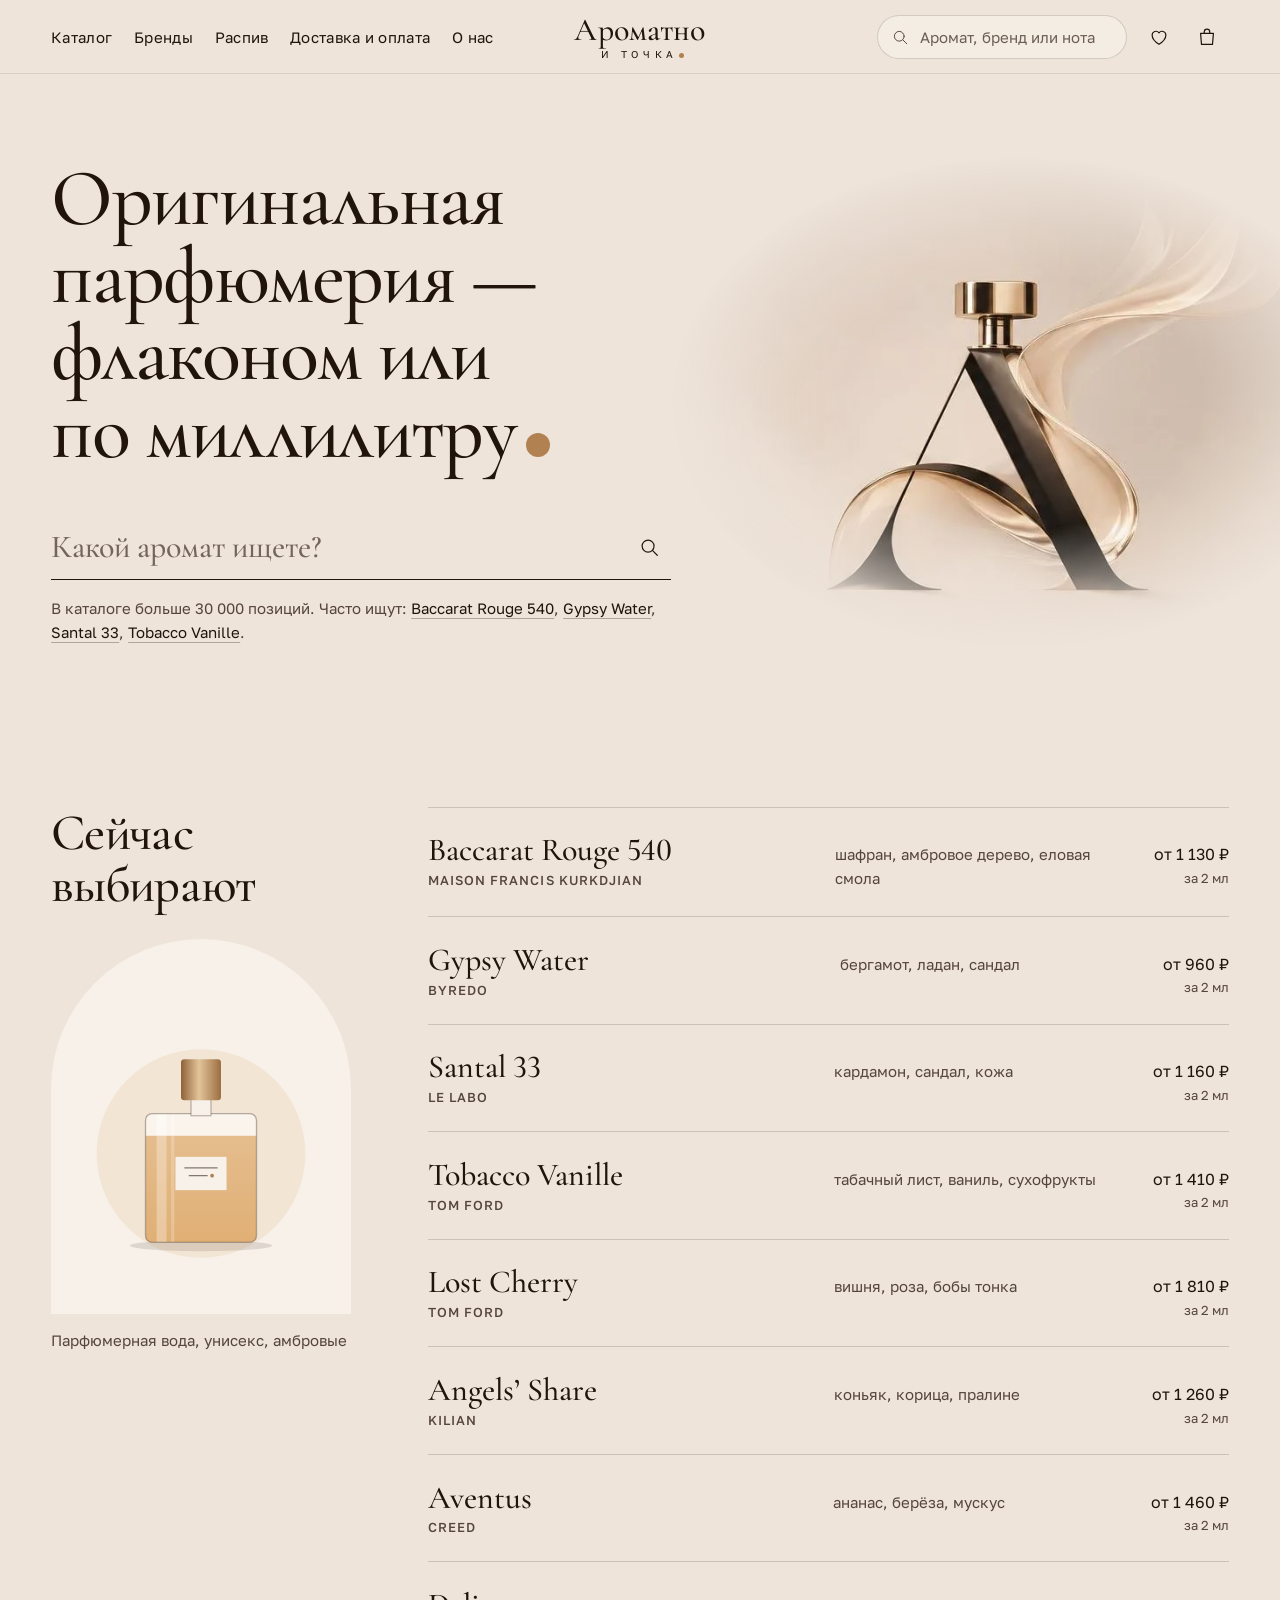
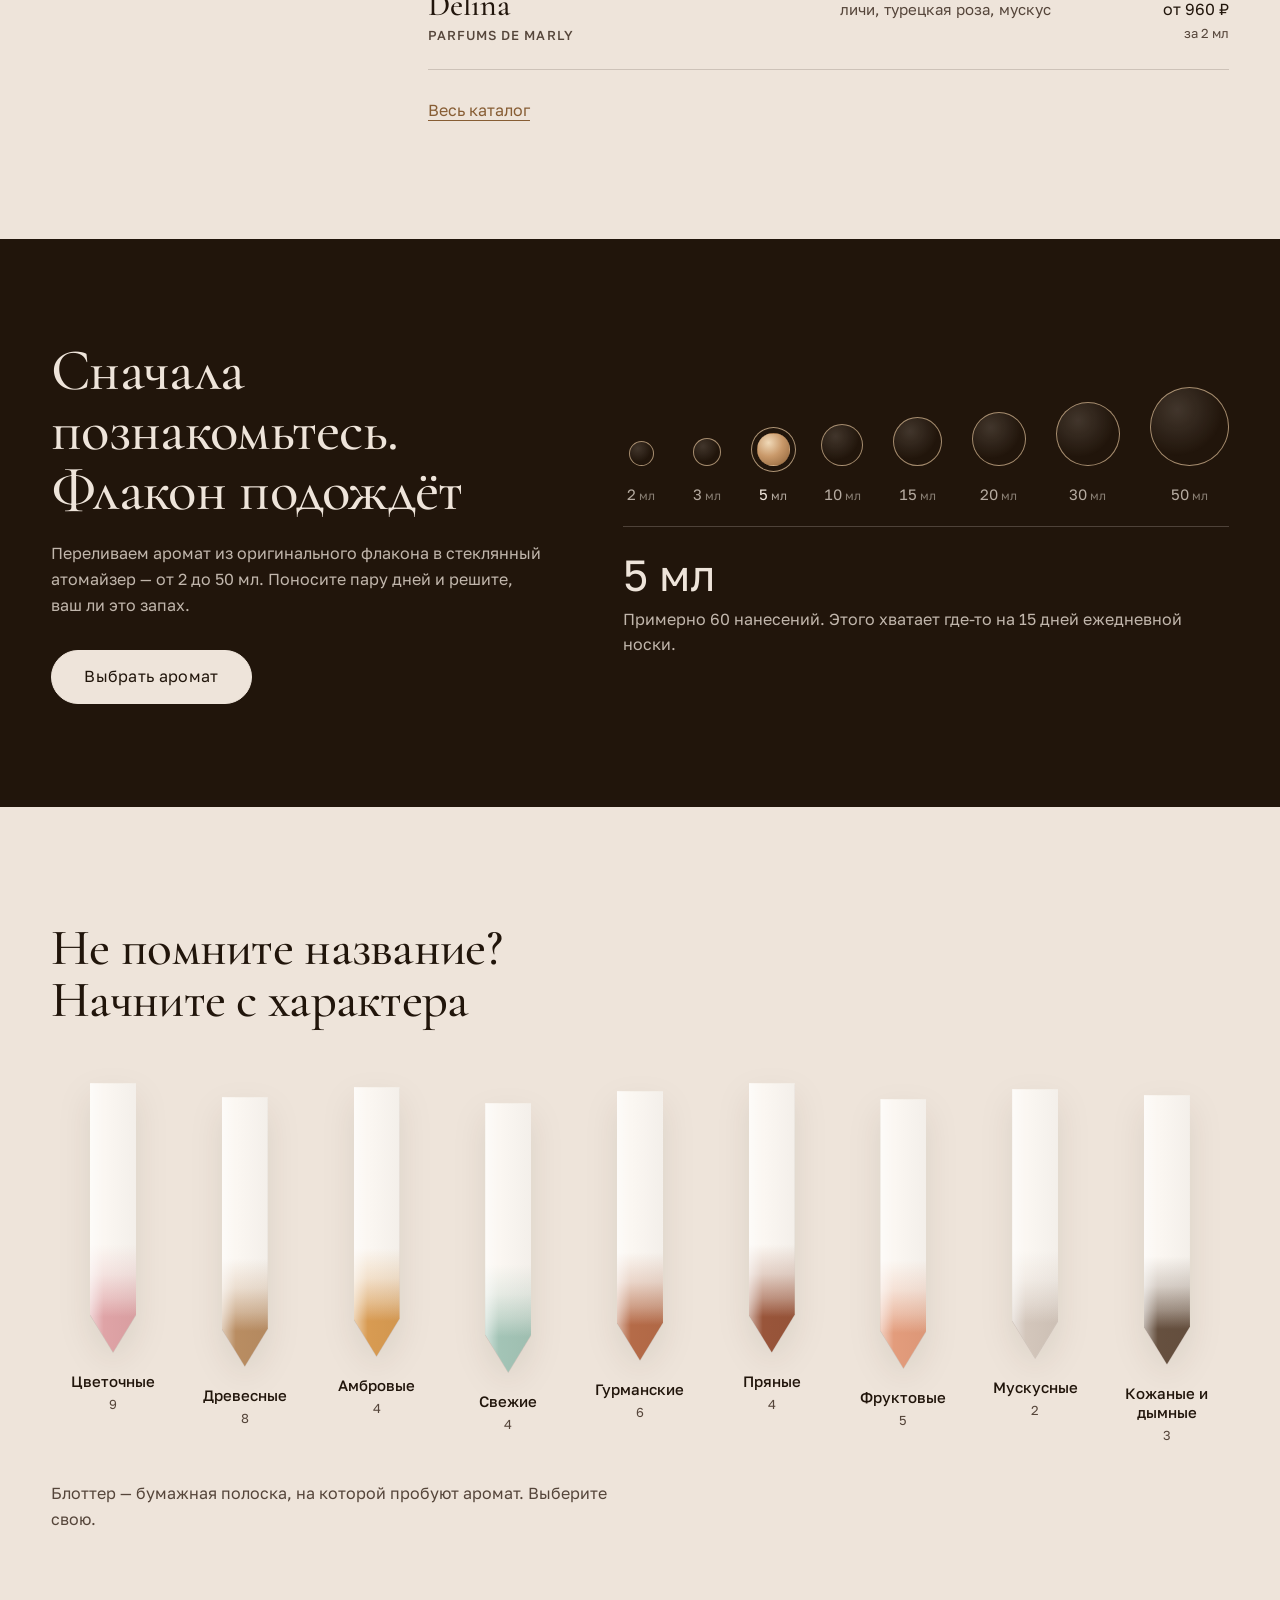
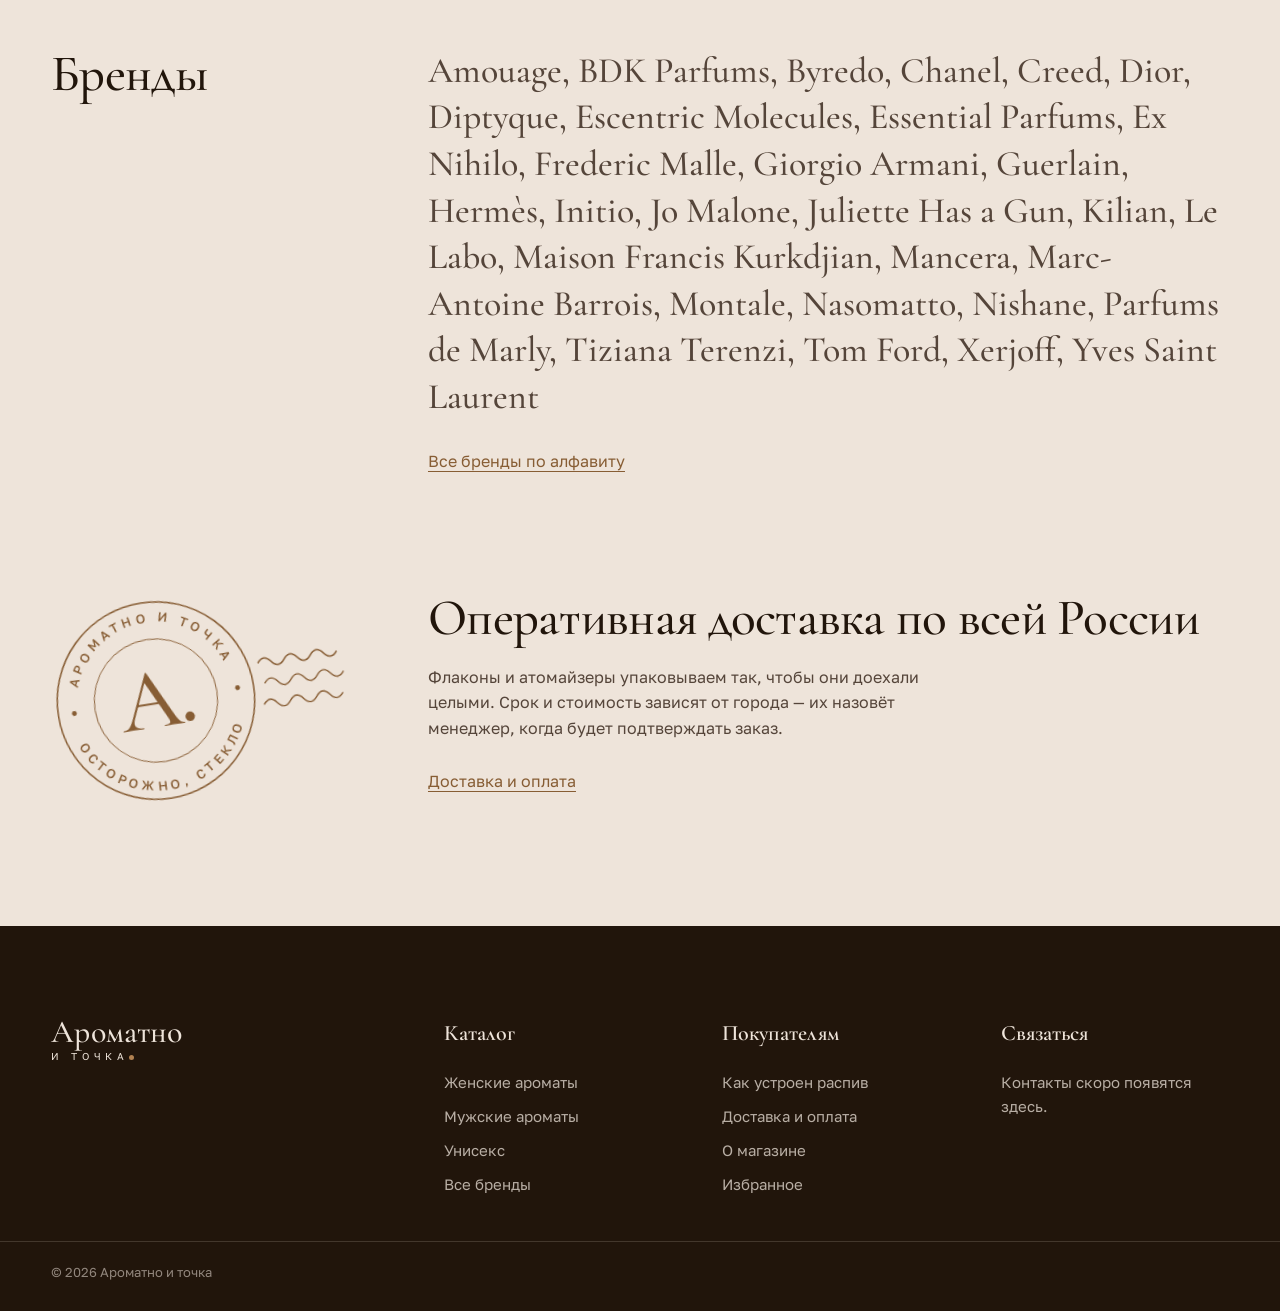
==== commit cb497ce2: "Мобильная версия: первый экран, зоны нажатия, поля 16px, WebP и лёгкая отрисовка - картинка первого " ====
--- a/index.html
+++ b/index.html
@@ -5,13 +5,15 @@
 <meta name="viewport" content="width=device-width, initial-scale=1">
 <title>Ароматно и точка — оригинальная парфюмерия, распив от 2 мл</title>
 <meta name="description" content="Более 30 000 позиций оригинальной парфюмерии. Распив и пробники от 2 до 50 мл. Оперативная доставка по всей России.">
+<link rel="canonical" href="https://aromatno.shop/">
 <meta name="theme-color" content="#EEE4DA">
 <meta property="og:type" content="website">
 <meta property="og:locale" content="ru_RU">
 <meta property="og:site_name" content="Ароматно и точка">
 <meta property="og:title" content="Ароматно и точка — оригинальная парфюмерия, распив от 2 мл">
 <meta property="og:description" content="Более 30 000 позиций оригинальной парфюмерии. Распив и пробники от 2 до 50 мл. Доставка по всей России.">
-<meta property="og:image" content="assets/img/og.jpg">
+<meta property="og:url" content="https://aromatno.shop/">
+<meta property="og:image" content="https://aromatno.shop/assets/img/og.jpg">
 <meta property="og:image:width" content="1200">
 <meta property="og:image:height" content="630">
 <meta name="twitter:card" content="summary_large_image">
@@ -19,6 +21,15 @@
 <link rel="icon" href="assets/img/icon-192.png" type="image/png" sizes="192x192">
 <link rel="apple-touch-icon" href="assets/img/icon-180.png">
 <link rel="manifest" href="site.webmanifest">
+<script>
+  // Главной сразу нужна картинка первого экрана — начинаем грузить её до скриптов
+  if (!/^#(?!decant$)./.test(location.hash)) {
+    var l = document.createElement('link'); l.rel = 'preload'; l.as = 'image';
+    l.setAttribute('imagesrcset', 'assets/img/logo-mark-480.webp 480w, assets/img/logo-mark.webp 800w');
+    l.setAttribute('imagesizes', '(max-width: 720px) 300px, (max-width: 900px) 480px, 60vw');
+    l.setAttribute('fetchpriority', 'high'); document.head.appendChild(l);
+  }
+</script>
 <link rel="preconnect" href="https://fonts.googleapis.com">
 <link rel="preconnect" href="https://fonts.gstatic.com" crossorigin>
 <link href="https://fonts.googleapis.com/css2?family=Cormorant+Garamond:wght@500;600&family=Golos+Text:wght@400;500&display=swap" rel="stylesheet">
@@ -127,8 +138,8 @@
 
 <div class="toast" id="toast" role="status" aria-live="polite"></div>
 
-<script src="assets/js/config.js"></script>
-<script src="assets/js/data.js"></script>
-<script src="assets/js/app.js"></script>
+<script src="assets/js/config.js" defer></script>
+<script src="assets/js/data.js" defer></script>
+<script src="assets/js/app.js" defer></script>
 </body>
 </html>
--- a/assets/css/style.css
+++ b/assets/css/style.css
@@ -34,6 +34,7 @@
 a { color: inherit; text-decoration: none; }
 button, input, select, textarea { font: inherit; color: inherit; }
 button { cursor: pointer; background: none; border: 0; padding: 0; }
+a, button, label, summary, input, select { -webkit-tap-highlight-color: transparent; touch-action: manipulation; }
 h1, h2, h3, p, ul, dl, dd, fieldset, legend { margin: 0; padding: 0; }
 fieldset { border: 0; min-width: 0; }
 ul { list-style: none; }
@@ -185,7 +186,7 @@
 }
 .hero__art { position: relative; }
 .hero__art img {
-  width: 138%; max-width: none; margin-left: -10%; aspect-ratio: 10 / 7; object-fit: cover;
+  width: 138%; height: auto; max-width: none; margin-left: -10%; aspect-ratio: 10 / 7; object-fit: cover;
   -webkit-mask-image: radial-gradient(ellipse 50% 50% at 50% 50%, #000 52%, transparent 100%);
   mask-image: radial-gradient(ellipse 50% 50% at 50% 50%, #000 52%, transparent 100%);
   animation: veil 1.6s var(--ease) both;
@@ -231,8 +232,11 @@
 .pick__notes { font-size: .9375rem; color: var(--ink-soft); }
 .pick__price { text-align: right; white-space: nowrap; font-weight: 400; }
 .pick__price small { display: block; font-size: .8125rem; font-weight: 400; color: var(--ink-soft); }
-.pick:hover, .pick:focus-visible { padding-left: 16px; padding-right: 16px; background: var(--milk); }
-.pick:hover .pick__name, .pick:focus-visible .pick__name { color: var(--bronze-deep); }
+.pick:focus-visible { padding-left: 16px; padding-right: 16px; background: var(--milk); }
+@media (hover: hover) {
+  .pick:hover { padding-left: 16px; padding-right: 16px; background: var(--milk); }
+  .pick:hover .pick__name { color: var(--bronze-deep); }
+}
 .picks__more { display: inline-block; margin-top: 28px; }
 
 /* Карточка аромата */
@@ -244,7 +248,7 @@
 }
 .card__art { aspect-ratio: 4 / 5; }
 .card__art svg { width: 74%; height: auto; margin-top: 9%; transition: transform .5s var(--ease); }
-.card:hover .card__art svg { transform: translateY(-6px); }
+@media (hover: hover) { .card:hover .card__art svg { transform: translateY(-6px); } }
 .fav {
   position: absolute; top: 0; right: 0; width: 44px; height: 44px; border-radius: 50%;
   display: grid; place-items: center; background: var(--powder);
@@ -308,7 +312,8 @@
     linear-gradient(to top, var(--tint) 0, var(--tint) 13%, color-mix(in srgb, var(--tint) 62%, #FBF7F2) 20%, color-mix(in srgb, var(--tint) 24%, #FBF7F2) 29%, #FBF7F2 40%);
   clip-path: polygon(0 0, 100% 0, 100% 86%, 50% 100%, 0 86%);
 }
-.blotter:hover .blotter__strip, .blotter:focus-visible .blotter__strip { transform: translateY(-12px); }
+.blotter:focus-visible .blotter__strip { transform: translateY(-12px); }
+@media (hover: hover) { .blotter:hover .blotter__strip { transform: translateY(-12px); } }
 .blotter b { margin-top: 20px; font-weight: 500; font-size: .9375rem; line-height: 1.25; transition: color .25s; }
 .blotter:hover b, .blotter:focus-visible b { color: var(--bronze-deep); }
 .blotter em { margin-top: 3px; font-style: normal; font-size: .8125rem; color: var(--ink-soft); }
@@ -462,6 +467,22 @@
 .steps b { display: block; font-family: var(--serif); font-weight: 600; font-size: 1.375rem; line-height: 1.2; }
 .steps span { color: var(--ink-soft); }
 
+/* О магазине */
+.about__logo { max-width: 1040px; margin: 0 auto; padding: clamp(8px, 2vw, 28px) var(--pad) 0; }
+.about__logo img {
+  width: 100%; height: auto;
+  -webkit-mask-image: radial-gradient(ellipse 50% 50% at 50% 50%, #000 62%, transparent 100%);
+  mask-image: radial-gradient(ellipse 50% 50% at 50% 50%, #000 62%, transparent 100%);
+}
+.about__rows { margin-top: clamp(12px, 3vw, 40px); }
+.about__row {
+  display: grid; grid-template-columns: minmax(0, 1.1fr) minmax(0, .9fr); gap: clamp(20px, 6vw, 104px); align-items: start;
+  padding: clamp(28px, 4vw, 56px) 0; border-top: 1px solid rgba(33, 21, 11, .16);
+}
+.about__row:last-child { border-bottom: 1px solid rgba(33, 21, 11, .16); }
+.about__row p { color: var(--ink-soft); max-width: 30em; font-size: 1.0625rem; }
+.about__row .link { display: inline-block; margin-top: 18px; }
+
 /* Корзина */
 .overlay { position: fixed; inset: 0; z-index: 40; background: rgba(33, 21, 11, .42); }
 .drawer {
@@ -478,7 +499,7 @@
 .menu a[aria-current="page"] { color: var(--bronze-deep); }
 .drawer__head { display: flex; align-items: center; justify-content: space-between; padding: 20px 20px 16px 28px; border-bottom: 1px solid rgba(33, 21, 11, .14); }
 .drawer__head h2 { font-family: var(--serif); font-weight: 500; font-size: 2rem; line-height: 1; }
-.drawer__body { flex: 1; overflow: auto; display: flex; flex-direction: column; }
+.drawer__body { flex: 1; overflow: auto; overscroll-behavior: contain; display: flex; flex-direction: column; }
 .cart-list { padding: 4px 28px; flex: 1; }
 .line { display: grid; grid-template-columns: 72px 1fr auto; gap: 16px; padding: 20px 0; border-bottom: 1px solid rgba(33, 21, 11, .12); align-items: start; }
 .line__art { aspect-ratio: 4 / 5; border-radius: 999px 999px 4px 4px; }
@@ -490,7 +511,7 @@
 .line__side b { font-weight: 500; white-space: nowrap; }
 .line__del { font-size: .8125rem; color: var(--ink-soft); text-decoration: underline; text-underline-offset: 3px; }
 .line__del:hover { color: var(--ink); }
-.cart-foot { padding: 22px 28px 28px; border-top: 1px solid rgba(33, 21, 11, .14); background: var(--milk); }
+.cart-foot { padding: 22px 28px calc(28px + env(safe-area-inset-bottom, 0px)); border-top: 1px solid rgba(33, 21, 11, .14); background: var(--milk); }
 .total { display: flex; justify-content: space-between; align-items: baseline; margin-bottom: 6px; }
 .total b { font-family: var(--sans); font-weight: 400; font-size: 1.625rem; line-height: 1; }
 .cart-foot small { display: block; color: var(--ink-soft); font-size: .875rem; margin-bottom: 18px; }
@@ -554,7 +575,7 @@
   .hero__in { grid-template-columns: 1fr; }
   .hero__art { order: -1; max-width: 480px; margin: -20px auto -36px; width: 100%; }
   .hero__art img { width: 100%; margin-left: 0; }
-  .decant__in, .prose, .checkout, .product__layout, .duo { grid-template-columns: 1fr; }
+  .decant__in, .prose, .checkout, .product__layout, .duo, .about__row { grid-template-columns: 1fr; }
   .duo { gap: 28px; }
   .duo__side { position: static; }
   .picks__art, .picks__cap { display: none; }
@@ -597,13 +618,47 @@
   .grid { grid-template-columns: 1fr 1fr; gap: 32px 14px; }
   .card__name { font-size: 1.3125rem; }
   .ladder { --k: .6; gap: 2px; }
-  .ladder button { font-size: .6875rem; min-width: 0; white-space: nowrap; }
+  .ladder button { min-width: 0; white-space: nowrap; }
   .form__row { grid-template-columns: 1fr; }
   .pyramid div { grid-template-columns: 1fr; gap: 4px; }
   .footer__in { grid-template-columns: 1fr; }
   .sort span { display: none; }
   .hero__art { max-width: 300px; margin: -14px auto -26px; }
-  .toast { bottom: 16px; }
+  .toast { bottom: calc(16px + env(safe-area-inset-bottom, 0px)); }
+
+  /* Поля не меньше 16px — иначе iOS увеличивает страницу при фокусе */
+  .search input, .sort select, .field, .filters input[type="search"] { font-size: 1rem; }
+
+  /* Зоны нажатия не меньше 44px */
+  .footer__col a { padding: 11px 0; }
+  .brands a { padding: 10px 0; }
+  .crumbs { gap: 4px; margin-bottom: 16px; }
+  .crumbs a, .crumbs span { padding: 11px 4px 11px 0; }
+  .link, .line__del { padding-top: 10px; padding-bottom: 10px; }
+  .picks__more { margin-top: 18px; }
+  .chip { min-height: 44px; }
+  .sort select { min-height: 44px; }
+  .qty--sm { height: 44px; }
+  .qty--sm button { width: 42px; }
+  .check { padding: 11px 0; }
+  .letters a { width: 44px; height: 44px; }
+  .finder__hint { line-height: 2.1; }
+  .brandline { line-height: 1.55; }
+  .card__brand { display: inline-block; padding: 6px 0; }
+  .product__brand { display: inline-block; padding: 12px 0; }
+  .toolbar { gap: 10px; margin-bottom: 22px; }
+  .chips { order: 3; flex-basis: 100%; }
+  .chips:empty { display: none; }
+  .toolbar__filters { min-height: 44px; }
+  .product h1 { margin-top: 0; }
+  .card__name a { display: block; padding: 4px 0; }
+  .ladder button { font-size: .75rem; padding-top: 10px; }
+  .ladder small { font-size: 1em; }
+
+  /* Меньше работы для телефона: без размытия под шапкой и двойных теней, секции ниже экрана рисуются по мере прокрутки */
+  .header { background: var(--powder); backdrop-filter: none; -webkit-backdrop-filter: none; }
+  .blotter__strip { filter: drop-shadow(0 6px 8px rgba(33, 21, 11, .1)); }
+  .decant ~ .section, .footer { content-visibility: auto; contain-intrinsic-size: auto 600px; }
 }
 @media (prefers-reduced-motion: reduce) {
   *, *::before, *::after { animation: none !important; transition: none !important; scroll-behavior: auto !important; }
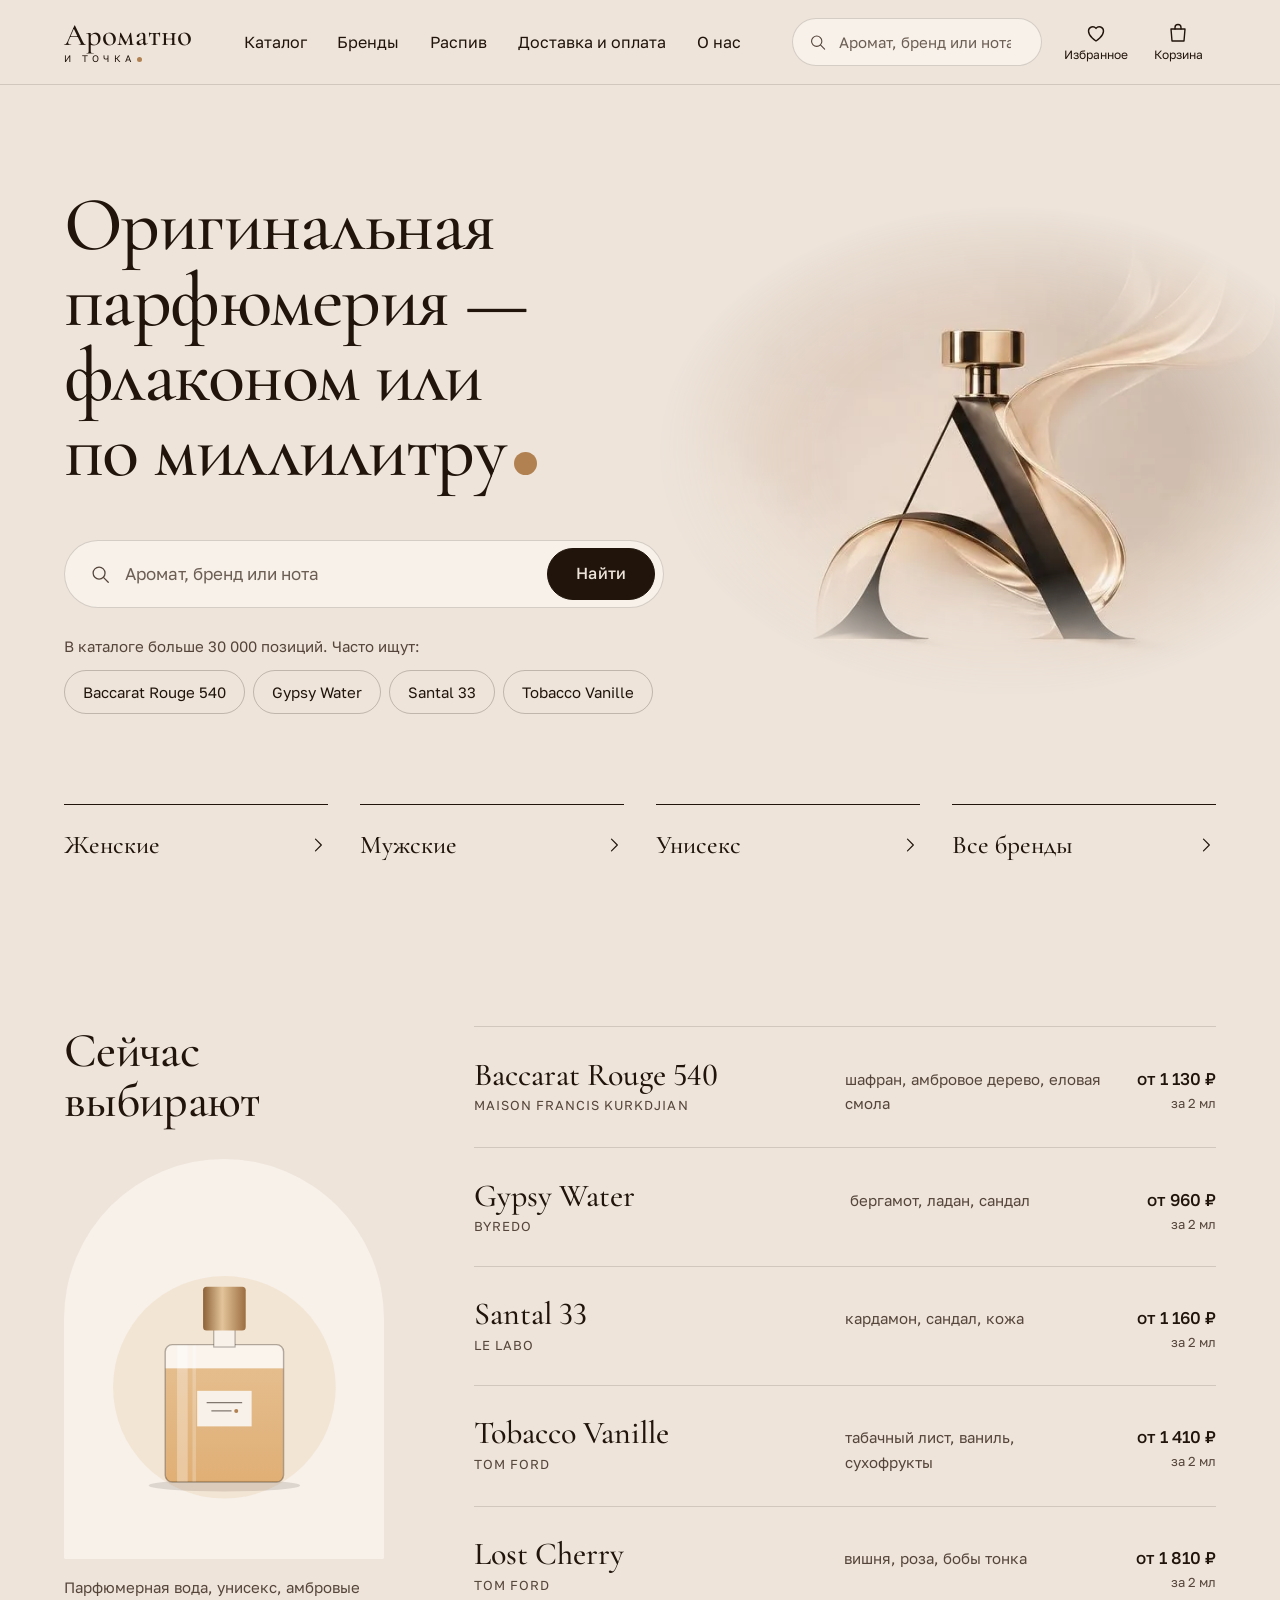
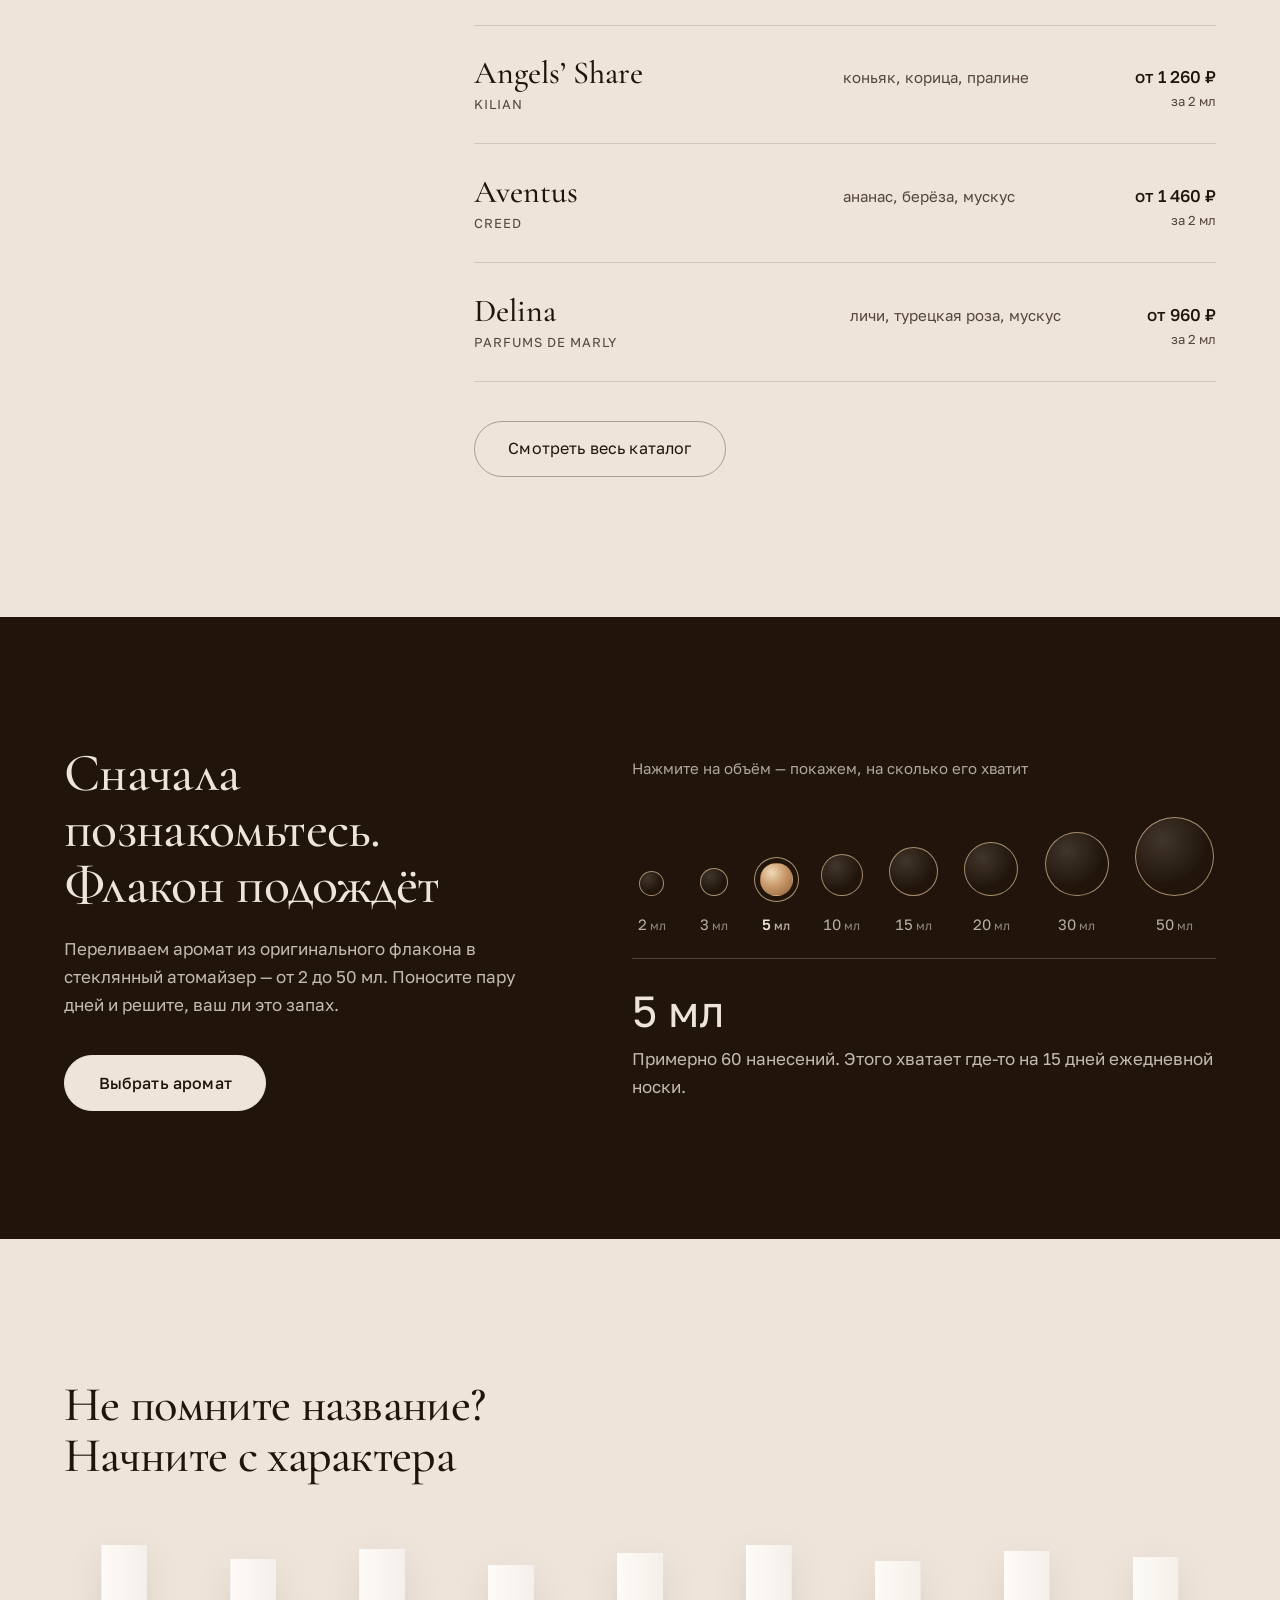
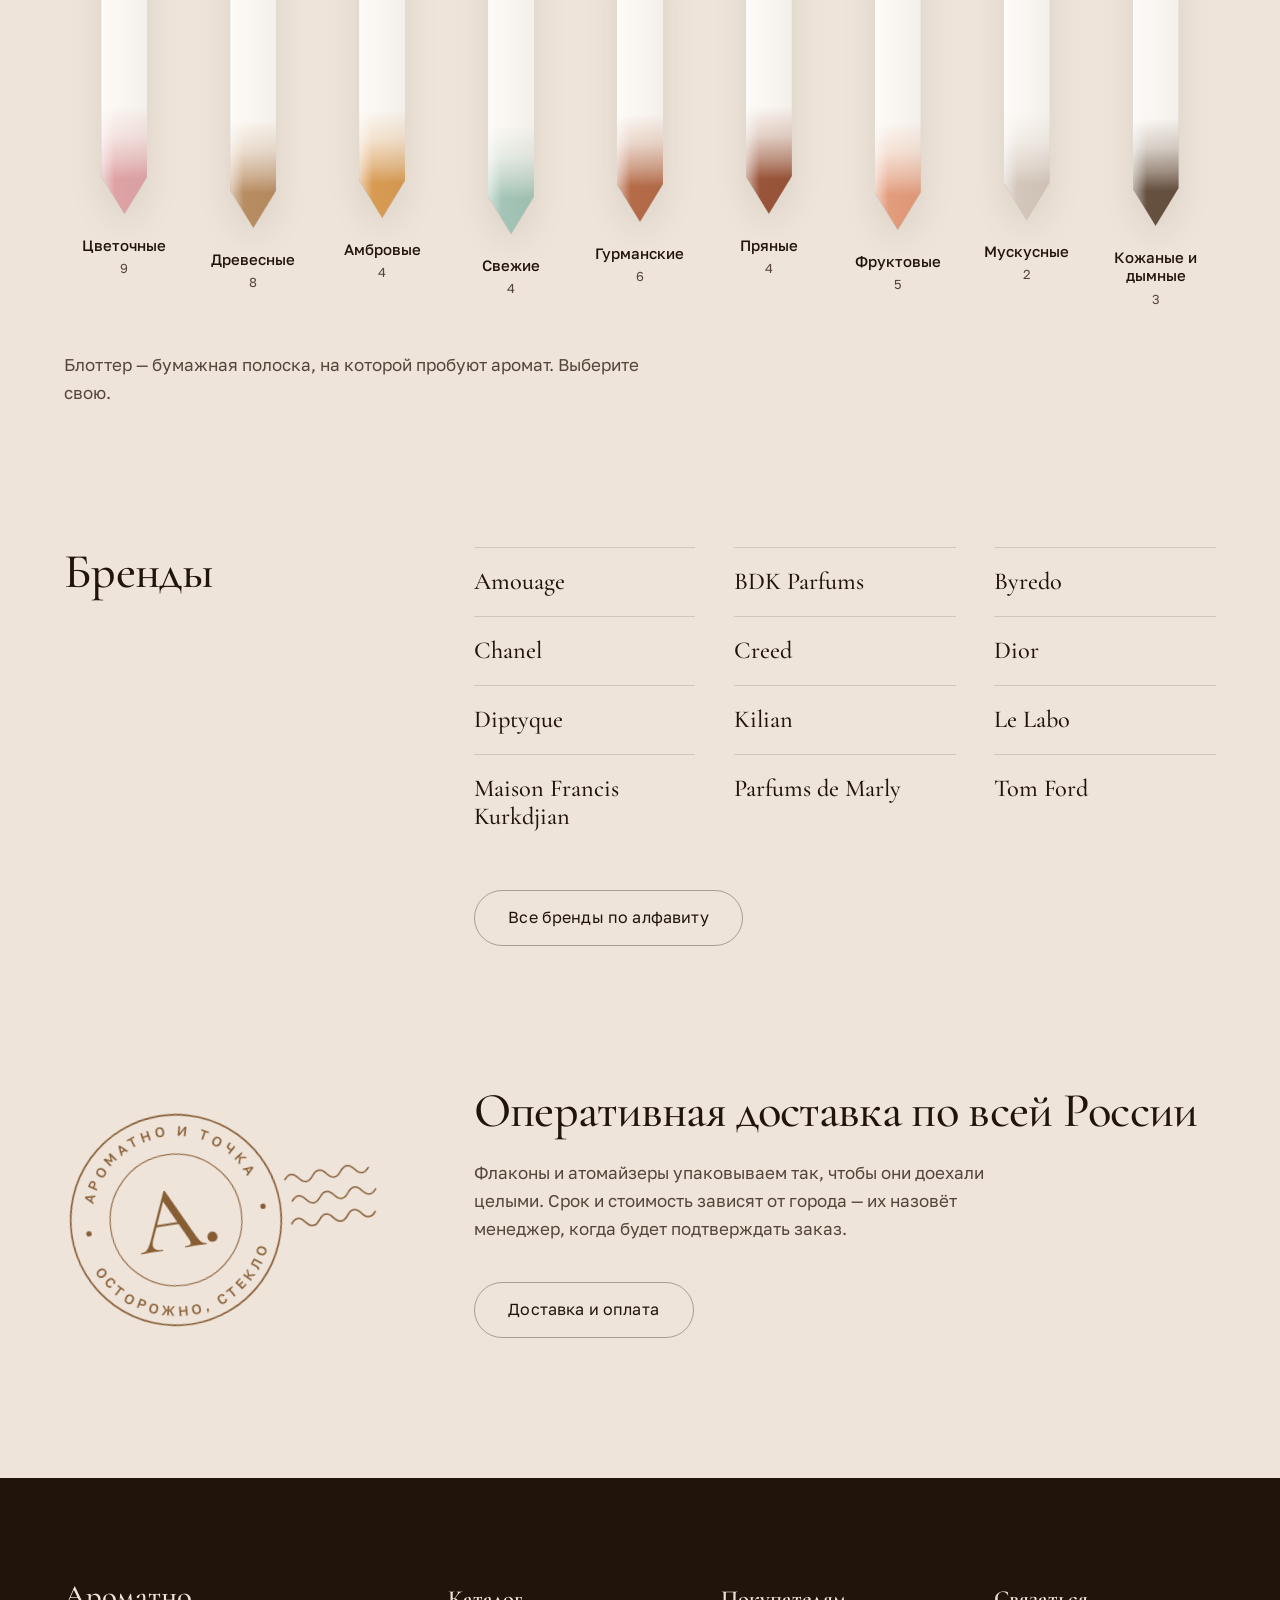
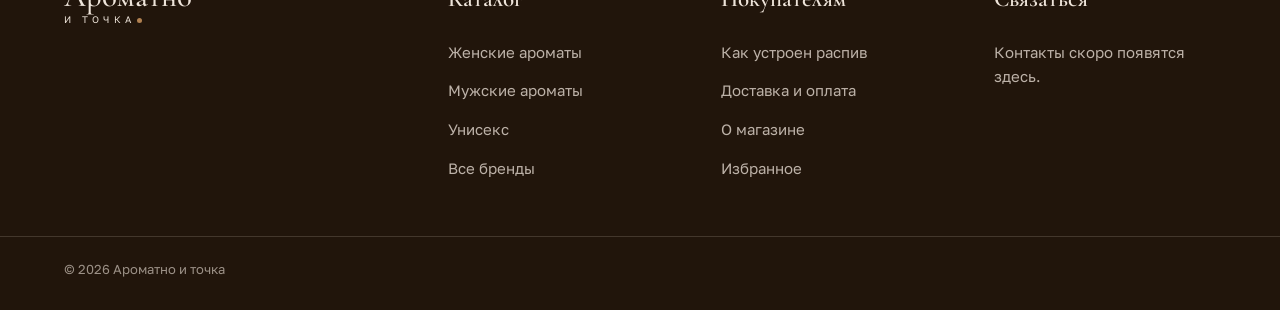
==== commit 726f4475: "Новый дизайн: больше воздуха, понятная навигация, мобильная версия с нижней панелью Десктоп: логотип" ====
--- a/index.html
+++ b/index.html
@@ -26,7 +26,7 @@
   if (!/^#(?!decant$)./.test(location.hash)) {
     var l = document.createElement('link'); l.rel = 'preload'; l.as = 'image';
     l.setAttribute('imagesrcset', 'assets/img/logo-mark-480.webp 480w, assets/img/logo-mark.webp 800w');
-    l.setAttribute('imagesizes', '(max-width: 720px) 300px, (max-width: 900px) 480px, 60vw');
+    l.setAttribute('imagesizes', '(max-width: 900px) 320px, 60vw');
     l.setAttribute('fetchpriority', 'high'); document.head.appendChild(l);
   }
 </script>
@@ -44,6 +44,11 @@
       <svg viewBox="0 0 24 24" aria-hidden="true"><path d="M3 7h18M3 12h18M3 17h18"/></svg>
     </button>
 
+    <a class="brand" href="#" aria-label="Ароматно и точка — на главную">
+      <span class="brand__name">Ароматно</span>
+      <span class="brand__sub">и точка<i class="dot"></i></span>
+    </a>
+
     <nav class="nav" id="nav" aria-label="Основная навигация">
       <a href="#catalog" data-nav="catalog">Каталог</a>
       <a href="#brands" data-nav="brands">Бренды</a>
@@ -52,11 +57,6 @@
       <a href="#about" data-nav="about">О нас</a>
     </nav>
 
-    <a class="brand" href="#" aria-label="Ароматно и точка — на главную">
-      <span class="brand__name">Ароматно</span>
-      <span class="brand__sub">и точка<i class="dot"></i></span>
-    </a>
-
     <div class="header__tools">
       <form class="search js-search" id="search" role="search" autocomplete="off">
         <label class="visually-hidden" for="search-input">Поиск по каталогу</label>
@@ -64,13 +64,16 @@
         <input class="js-q" id="search-input" type="search" placeholder="Аромат, бренд или нота">
         <div class="search__results" hidden></div>
       </form>
-      <a class="icon-btn" href="#favorites" aria-label="Избранное">
+      <button class="icon-btn header__find" data-action="search-open" aria-label="Открыть поиск">
+        <svg viewBox="0 0 24 24" aria-hidden="true"><circle cx="11" cy="11" r="6.5"/><path d="M16 16l5 5"/></svg>
+      </button>
+      <a class="tool" href="#favorites" data-nav="favorites">
         <svg viewBox="0 0 24 24" aria-hidden="true"><path d="M12 20s-7.5-4.6-7.5-10.1A4.2 4.2 0 0 1 12 7.4a4.2 4.2 0 0 1 7.5 2.5C19.5 15.4 12 20 12 20z"/></svg>
-        <span class="count" id="fav-count" hidden></span>
+        <span>Избранное</span><i class="count js-fav-count" hidden></i>
       </a>
-      <button class="icon-btn" data-action="cart-open" aria-label="Открыть корзину">
+      <button class="tool" data-action="cart-open">
         <svg viewBox="0 0 24 24" aria-hidden="true"><path d="M5 8h14l-1 12H6L5 8z"/><path d="M9 8V6.5a3 3 0 0 1 6 0V8"/></svg>
-        <span class="count" id="cart-count" hidden></span>
+        <span>Корзина</span><i class="count js-cart-count" hidden></i>
       </button>
     </div>
   </div>
@@ -107,7 +110,43 @@
   <p class="footer__legal" id="footer-legal"></p>
 </footer>
 
+<nav class="tabbar" aria-label="Разделы магазина">
+  <a href="#" data-nav="home">
+    <svg viewBox="0 0 24 24" aria-hidden="true"><path d="M4 10.5 12 4l8 6.5V20h-5.5v-5.5h-5V20H4z"/></svg>
+    <span>Главная</span>
+  </a>
+  <a href="#catalog" data-nav="catalog" data-action="reset-go">
+    <svg viewBox="0 0 24 24" aria-hidden="true"><path d="M4.5 4.5h6v6h-6zM13.5 4.5h6v6h-6zM4.5 13.5h6v6h-6zM13.5 13.5h6v6h-6z"/></svg>
+    <span>Каталог</span>
+  </a>
+  <a href="#favorites" data-nav="favorites">
+    <svg viewBox="0 0 24 24" aria-hidden="true"><path d="M12 20s-7.5-4.6-7.5-10.1A4.2 4.2 0 0 1 12 7.4a4.2 4.2 0 0 1 7.5 2.5C19.5 15.4 12 20 12 20z"/></svg>
+    <span>Избранное</span><i class="count js-fav-count" hidden></i>
+  </a>
+  <button data-action="cart-open">
+    <svg viewBox="0 0 24 24" aria-hidden="true"><path d="M5 8h14l-1 12H6L5 8z"/><path d="M9 8V6.5a3 3 0 0 1 6 0V8"/></svg>
+    <span>Корзина</span><i class="count js-cart-count" hidden></i>
+  </button>
+  <button data-action="menu-open" aria-controls="menu">
+    <svg viewBox="0 0 24 24" aria-hidden="true"><path d="M4 7h16M4 12h16M4 17h16"/></svg>
+    <span>Ещё</span>
+  </button>
+</nav>
+
 <div class="overlay" id="overlay" hidden></div>
+
+<div class="sheet" id="search-sheet" hidden>
+  <form class="sheet__top js-search" role="search" autocomplete="off">
+    <label class="visually-hidden" for="sheet-input">Поиск по каталогу</label>
+    <div class="sheet__field">
+      <svg viewBox="0 0 24 24" aria-hidden="true"><circle cx="11" cy="11" r="6.5"/><path d="M16 16l5 5"/></svg>
+      <input class="js-q" id="sheet-input" type="search" placeholder="Аромат, бренд или нота" enterkeyhint="search">
+    </div>
+    <button type="button" class="sheet__close" data-action="search-close">Закрыть</button>
+    <div class="search__results" hidden></div>
+  </form>
+  <div class="sheet__popular" id="sheet-popular"></div>
+</div>
 
 <aside class="drawer drawer--left" id="menu" aria-label="Меню" aria-hidden="true">
   <div class="drawer__head">
@@ -117,12 +156,12 @@
     </button>
   </div>
   <nav class="menu" aria-label="Меню сайта">
-    <a href="#catalog" data-nav="catalog">Каталог</a>
+    <a class="menu__dup" href="#catalog" data-nav="catalog">Каталог</a>
     <a href="#brands" data-nav="brands">Бренды</a>
-    <a href="#decant" data-nav="decant">Распив</a>
+    <a href="#decant" data-nav="decant">Как устроен распив</a>
     <a href="#delivery" data-nav="delivery">Доставка и оплата</a>
-    <a href="#about" data-nav="about">О нас</a>
-    <a href="#favorites" data-nav="favorites">Избранное</a>
+    <a href="#about" data-nav="about">О магазине</a>
+    <a class="menu__dup" href="#favorites" data-nav="favorites">Избранное</a>
   </nav>
 </aside>
 
--- a/assets/css/style.css
+++ b/assets/css/style.css
@@ -1,5 +1,6 @@
 /* Ароматно и точка — стили
-   Палитра снята с логотипа: пудра, песок, эспрессо, бронза. */
+   Палитра снята с логотипа: пудра, песок, эспрессо, бронза.
+   Порядок: основа → шапка и навигация → главная → каталог → аромат → страницы → корзина → адаптив. */
 :root {
   --powder: #EEE4DA;
   --milk: #F7F1EA;
@@ -9,10 +10,13 @@
   --bronze: #B18151;
   --bronze-deep: #875D34;
   --champagne: #DDBE98;
+  --line: rgba(33, 21, 11, .14);
   --serif: 'Cormorant Garamond', 'Cormorant', Georgia, 'Times New Roman', serif;
   --sans: 'Golos Text', 'Helvetica Neue', Arial, sans-serif;
-  --wrap: 1320px;
-  --pad: clamp(18px, 4vw, 56px);
+  --wrap: 1280px;
+  --pad: clamp(20px, 5vw, 72px);
+  --gap: clamp(80px, 11vw, 168px);   /* расстояние между секциями */
+  --tabbar: 0px;                      /* высота нижней панели на телефоне */
   --ease: cubic-bezier(.2, .7, .2, 1);
 }
 
@@ -24,8 +28,8 @@
   color: var(--ink);
   font-family: var(--sans);
   font-weight: 400;
-  font-size: 1rem;
-  line-height: 1.6;
+  font-size: 1.0625rem;
+  line-height: 1.65;
   -webkit-font-smoothing: antialiased;
   font-variant-numeric: lining-nums;
 }
@@ -35,156 +39,128 @@
 button, input, select, textarea { font: inherit; color: inherit; }
 button { cursor: pointer; background: none; border: 0; padding: 0; }
 a, button, label, summary, input, select { -webkit-tap-highlight-color: transparent; touch-action: manipulation; }
-h1, h2, h3, p, ul, dl, dd, fieldset, legend { margin: 0; padding: 0; }
+h1, h2, h3, p, ul, ol, dl, dd, fieldset, legend { margin: 0; padding: 0; }
 fieldset { border: 0; min-width: 0; }
-ul { list-style: none; }
+ul, ol { list-style: none; }
 [hidden] { display: none !important; }
 
-:focus-visible { outline: 2px solid var(--bronze-deep); outline-offset: 3px; border-radius: 2px; }
+:focus-visible { outline: 2px solid var(--bronze-deep); outline-offset: 3px; border-radius: 4px; }
 main:focus { outline: none; }
 
-.visually-hidden {
-  position: absolute; width: 1px; height: 1px; overflow: hidden;
-  clip-path: inset(50%); white-space: nowrap;
-}
-.skip {
-  position: absolute; left: 12px; top: -60px; z-index: 100;
-  background: var(--ink); color: var(--powder); padding: 10px 16px; border-radius: 999px;
-}
+.visually-hidden { position: absolute; width: 1px; height: 1px; overflow: hidden; clip-path: inset(50%); white-space: nowrap; }
+.skip { position: absolute; left: 12px; top: -60px; z-index: 100; background: var(--ink); color: var(--powder); padding: 10px 16px; border-radius: 999px; }
 .skip:focus { top: 12px; }
 
 /* Точка — фирменный знак */
-.dot {
-  display: inline-block; width: .3em; height: .3em; border-radius: 50%;
-  background: var(--bronze); margin-left: .12em; vertical-align: baseline;
-}
+.dot { display: inline-block; width: .3em; height: .3em; border-radius: 50%; background: var(--bronze); margin-left: .12em; vertical-align: baseline; }
 
 /* Типографика */
-.display, .page__head h1, .section__head h2 {
-  font-family: var(--serif); font-weight: 500; letter-spacing: -.012em; line-height: 1.02;
-}
-.section__head h2, .page__head h1 { font-size: clamp(2.25rem, 4.6vw, 3.75rem); }
+.h2, .page__head h1 { font-family: var(--serif); font-weight: 500; letter-spacing: -.014em; line-height: 1.04; text-wrap: balance; }
+.h2 { font-size: clamp(2rem, 3.8vw, 3.25rem); }
+.h2--wide { max-width: 16em; margin-bottom: clamp(32px, 4.5vw, 64px); }
+.page__head h1 { font-size: clamp(2.25rem, 4.6vw, 3.75rem); }
 .lead { font-size: 1.1875rem; color: var(--ink-soft); max-width: 34em; }
-.link {
-  color: var(--bronze-deep); font-weight: 400;
-  text-decoration: underline; text-decoration-thickness: 1px; text-underline-offset: .28em;
-}
+.link { color: var(--bronze-deep); text-decoration: underline; text-decoration-thickness: 1px; text-underline-offset: .28em; }
 .link:hover { color: var(--ink); }
 
 /* Кнопки */
 .btn {
   display: inline-flex; align-items: center; justify-content: center; gap: .6em;
-  min-height: 54px; padding: 0 2rem; border-radius: 999px;
+  min-height: 56px; padding: 0 2.1rem; border-radius: 999px;
   background: var(--ink); color: var(--powder); border: 1px solid var(--ink);
-  font-weight: 400; letter-spacing: .02em; white-space: nowrap;
+  font-weight: 500; font-size: 1rem; letter-spacing: .01em; white-space: nowrap;
   transition: background .25s var(--ease), color .25s var(--ease), border-color .25s var(--ease);
 }
 .btn:hover { background: var(--bronze-deep); border-color: var(--bronze-deep); }
-.btn--ghost { background: transparent; color: var(--ink); }
+.btn--ghost { background: transparent; color: var(--ink); border-color: rgba(33, 21, 11, .34); font-weight: 400; }
 .btn--ghost:hover { background: var(--ink); border-color: var(--ink); color: var(--powder); }
 .btn--light { background: var(--powder); color: var(--ink); border-color: var(--powder); }
 .btn--light:hover { background: var(--champagne); border-color: var(--champagne); color: var(--ink); }
 .btn--wide { width: 100%; }
 .btn[disabled] { opacity: .5; cursor: default; }
 
-.icon-btn {
-  position: relative; display: inline-grid; place-items: center;
-  width: 44px; height: 44px; border-radius: 50%;
-  transition: background .2s var(--ease);
-}
+.icon-btn { position: relative; display: inline-grid; place-items: center; width: 48px; height: 48px; border-radius: 50%; transition: background .2s var(--ease); }
 .icon-btn:hover { background: rgba(33, 21, 11, .07); }
-.icon-btn svg { width: 22px; height: 22px; fill: none; stroke: currentColor; stroke-width: 1.3; stroke-linecap: round; stroke-linejoin: round; }
+.icon-btn svg, .tool svg, .tabbar svg { width: 24px; height: 24px; fill: none; stroke: currentColor; stroke-width: 1.4; stroke-linecap: round; stroke-linejoin: round; }
 .count {
-  position: absolute; top: 3px; right: 1px; min-width: 18px; height: 18px; padding: 0 5px;
-  border-radius: 999px; background: var(--bronze); color: #fff;
-  font-size: .6875rem; font-weight: 500; line-height: 18px; text-align: center;
-}
-
-/* Шапка */
-.header {
-  position: sticky; top: 0; z-index: 30;
-  background: rgba(238, 228, 218, .9);
-  backdrop-filter: blur(14px); -webkit-backdrop-filter: blur(14px);
-  border-bottom: 1px solid rgba(33, 21, 11, .1);
-}
-.header__in {
-  max-width: var(--wrap); margin: 0 auto; padding: 14px var(--pad);
-  display: grid; grid-template-columns: 1fr auto 1fr; align-items: center; gap: 24px;
-}
-.header__burger { display: none; }
-.nav { display: flex; gap: clamp(14px, 1.7vw, 30px); align-items: center; }
+  min-width: 20px; height: 20px; padding: 0 6px; border-radius: 999px; background: var(--bronze-deep); color: #fff;
+  font-style: normal; font-size: .75rem; font-weight: 500; line-height: 20px; text-align: center;
+}
+
+.tag {
+  display: inline-flex; align-items: center; min-height: 44px; padding: 0 18px; border-radius: 999px;
+  border: 1px solid rgba(33, 21, 11, .22); font-size: .9375rem; transition: border-color .2s, background .2s;
+}
+.tag:hover { border-color: var(--ink); background: var(--milk); }
+.tags { display: flex; flex-wrap: wrap; gap: 8px; }
+
+/* ================= Шапка ================= */
+.header { position: sticky; top: 0; z-index: 30; background: rgba(238, 228, 218, .94); backdrop-filter: blur(14px); -webkit-backdrop-filter: blur(14px); border-bottom: 1px solid var(--line); }
+.header__in { max-width: var(--wrap); margin: 0 auto; padding: 0 var(--pad); min-height: 84px; display: grid; grid-template-columns: auto 1fr auto; align-items: center; gap: clamp(20px, 3vw, 48px); }
+.header__burger, .header__find { display: none; }
+
+.brand { display: inline-flex; flex-direction: column; align-items: flex-start; justify-self: start; line-height: 1; }
+.brand__name { font-family: var(--serif); font-weight: 500; font-size: 1.9375rem; letter-spacing: .005em; }
+.brand__sub { margin-top: 3px; font-size: .5938rem; letter-spacing: .46em; text-transform: uppercase; white-space: nowrap; }
+.brand__sub .dot { width: 5px; height: 5px; margin-left: .1em; }
+.brand--light { color: var(--powder); }
+
+.nav { display: flex; justify-content: center; gap: clamp(18px, 2.4vw, 40px); }
 .nav a {
-  font-size: .9375rem; font-weight: 400; letter-spacing: .02em; padding: 6px 0;
-  background: linear-gradient(var(--bronze), var(--bronze)) no-repeat 0 100% / 0 1px;
+  padding: 8px 0; font-size: 1rem; white-space: nowrap;
+  background: linear-gradient(var(--bronze), var(--bronze)) no-repeat 0 100% / 0 1.5px;
   transition: background-size .3s var(--ease);
-  white-space: nowrap;
-}
-.nav a:hover, .nav a[aria-current="page"] { background-size: 100% 1px; }
-
-.brand { display: inline-flex; flex-direction: column; align-items: center; line-height: 1; }
-.brand__name { font-family: var(--serif); font-weight: 500; font-size: 2rem; letter-spacing: .005em; }
-.brand__sub {
-  margin-top: 3px; font-size: .625rem; font-weight: 400; letter-spacing: .46em;
-  text-transform: uppercase; padding-left: .46em; white-space: nowrap;
-}
-.brand__sub .dot { width: 5px; height: 5px; margin-left: .1em; }
-.brand--light { color: var(--powder); align-items: flex-start; }
-.brand--light .brand__sub { padding-left: 0; }
-
-.header__tools { display: flex; align-items: center; justify-content: flex-end; gap: 4px; }
-.search { position: relative; flex: 0 1 250px; margin-right: 6px; }
-.search > svg {
-  position: absolute; left: 14px; top: 50%; width: 18px; height: 18px; transform: translateY(-50%);
-  fill: none; stroke: var(--ink-soft); stroke-width: 1.3; stroke-linecap: round; pointer-events: none;
-}
-.search input {
-  width: 100%; height: 44px; padding: 0 16px 0 42px; border-radius: 999px;
-  border: 1px solid rgba(33, 21, 11, .16); background: rgba(247, 241, 234, .7);
-  font-size: .9375rem;
-}
-.search input::placeholder { color: var(--ink-soft); opacity: .85; }
-.search input:focus { outline: none; border-color: var(--bronze-deep); background: var(--milk); }
-.search__results {
-  position: absolute; right: 0; top: calc(100% + 10px); width: min(400px, 92vw); z-index: 40;
-  background: var(--milk); border: 1px solid rgba(33, 21, 11, .12); border-radius: 18px;
-  padding: 8px; box-shadow: 0 24px 60px -24px rgba(33, 21, 11, .35);
-}
-.search__item { display: flex; align-items: center; gap: 12px; padding: 8px 10px; border-radius: 12px; }
-.search__item:hover, .search__item:focus-visible { background: var(--powder); }
-.search__item svg { width: 40px; height: 48px; flex: none; }
-.search__item b { display: block; font-family: var(--serif); font-weight: 600; font-size: 1.1875rem; line-height: 1.15; }
-.search__item span { font-size: .8125rem; color: var(--ink-soft); }
-.search__all, .search__empty { display: block; width: 100%; padding: 12px 10px; text-align: left; font-size: .9375rem; }
-.search__all { color: var(--bronze-deep); font-weight: 400; border-top: 1px solid rgba(33, 21, 11, .1); margin-top: 4px; }
-.search__empty { color: var(--ink-soft); }
-
-@media (min-width: 721px) {
+}
+.nav a:hover, .nav a[aria-current="page"] { background-size: 100% 1.5px; }
+
+.header__tools { display: flex; align-items: center; justify-content: flex-end; gap: 6px; }
+.search { position: relative; width: 250px; margin-right: 10px; }
+.search > svg { position: absolute; left: 16px; top: 50%; width: 19px; height: 19px; transform: translateY(-50%); fill: none; stroke: var(--ink-soft); stroke-width: 1.4; stroke-linecap: round; pointer-events: none; }
+.search input { width: 100%; height: 48px; padding: 0 16px 0 46px; border-radius: 999px; border: 1px solid rgba(33, 21, 11, .16); background: var(--milk); font-size: .9375rem; }
+.search input::placeholder, .finder input::placeholder, .sheet__field input::placeholder { color: var(--ink-soft); opacity: .85; }
+.search input:focus { outline: none; border-color: var(--bronze-deep); }
+@media (min-width: 901px) {
   .header .search { transition: opacity .3s var(--ease), visibility 0s; }
   body.is-home:not(.is-past-hero) .header .search { opacity: 0; visibility: hidden; }
 }
 
-/* Общая сетка страниц */
+.tool { position: relative; display: flex; flex-direction: column; align-items: center; gap: 3px; min-width: 76px; padding: 8px 6px; border-radius: 14px; font-size: .75rem; line-height: 1.2; color: var(--ink); transition: background .2s var(--ease); }
+.tool:hover { background: rgba(33, 21, 11, .06); }
+.tool .count { position: absolute; top: 2px; left: 50%; margin-left: 6px; }
+
+/* Подсказки поиска */
+.search__results { position: absolute; right: 0; top: calc(100% + 10px); width: min(420px, 92vw); z-index: 40; background: var(--milk); border: 1px solid var(--line); border-radius: 20px; padding: 8px; box-shadow: 0 24px 60px -24px rgba(33, 21, 11, .35); }
+.search__item { display: flex; align-items: center; gap: 14px; padding: 10px 12px; border-radius: 14px; }
+.search__item:hover, .search__item:focus-visible { background: var(--powder); }
+.search__item svg { width: 44px; height: 53px; flex: none; }
+.search__item b { display: block; font-family: var(--serif); font-weight: 600; font-size: 1.25rem; line-height: 1.15; }
+.search__item span span { font-size: .875rem; color: var(--ink-soft); }
+.search__all, .search__empty { display: block; width: 100%; padding: 14px 12px; text-align: left; font-size: .9375rem; }
+.search__all { color: var(--bronze-deep); font-weight: 500; border-top: 1px solid var(--line); margin-top: 4px; }
+.search__empty { color: var(--ink-soft); }
+
+/* Нижняя панель и поиск на весь экран — только на телефоне, см. адаптив */
+.tabbar, .sheet { display: none; }
+
+/* ================= Общая сетка ================= */
 .wrap { max-width: var(--wrap); margin: 0 auto; padding-left: var(--pad); padding-right: var(--pad); }
-.section { padding-top: clamp(64px, 9vw, 128px); }
-.section__head { display: flex; align-items: end; justify-content: space-between; gap: 24px; flex-wrap: wrap; margin-bottom: clamp(28px, 4vw, 56px); }
-.section__head p { color: var(--ink-soft); max-width: 30em; }
-.page { max-width: var(--wrap); margin: 0 auto; padding: clamp(32px, 5vw, 72px) var(--pad) 0; }
-.page__head { margin-bottom: clamp(28px, 4vw, 52px); }
-.page__head p { margin-top: 14px; color: var(--ink-soft); }
-main { min-height: 60vh; padding-bottom: clamp(72px, 10vw, 140px); }
-
-/* Первый экран */
+.section { padding-top: var(--gap); }
+.page { max-width: var(--wrap); margin: 0 auto; padding: clamp(40px, 6vw, 88px) var(--pad) 0; }
+.page__head { margin-bottom: clamp(28px, 4vw, 48px); }
+.page__head p { margin-top: 16px; color: var(--ink-soft); }
+main { min-height: 60vh; padding-bottom: var(--gap); }
+
+.niche { display: grid; place-items: center; background: var(--milk); border-radius: 999px 999px 8px 8px; overflow: hidden; }
+
+/* Две колонки: узкая с заголовком, широкая с содержимым */
+.duo { display: grid; grid-template-columns: minmax(220px, 320px) minmax(0, 1fr); gap: clamp(40px, 7vw, 128px); align-items: start; }
+.duo__side { position: sticky; top: 124px; }
+
+/* ================= Главная ================= */
 .hero { position: relative; overflow: hidden; }
-.hero__in {
-  max-width: var(--wrap); margin: 0 auto; padding: clamp(44px, 6.5vw, 104px) var(--pad) clamp(28px, 3.5vw, 56px);
-  display: grid; grid-template-columns: minmax(0, 1.12fr) minmax(0, .88fr); align-items: center; gap: clamp(8px, 2vw, 32px);
-}
+.hero__in { max-width: var(--wrap); margin: 0 auto; padding: clamp(56px, 8vw, 128px) var(--pad) clamp(56px, 7vw, 112px); display: grid; grid-template-columns: minmax(0, 1.1fr) minmax(0, .9fr); align-items: center; gap: clamp(8px, 2vw, 32px); }
 .hero__text { position: relative; z-index: 1; }
-.hero h1 {
-  font-family: var(--serif); font-weight: 500; font-size: clamp(2.75rem, 6.3vw, 6rem);
-  line-height: .96; letter-spacing: -.02em; text-wrap: balance;
-}
-.hero__art { position: relative; }
+.hero h1 { font-family: var(--serif); font-weight: 500; font-size: clamp(2.625rem, 6vw, 5.625rem); line-height: .98; letter-spacing: -.02em; text-wrap: balance; }
 .hero__art img {
   width: 138%; height: auto; max-width: none; margin-left: -10%; aspect-ratio: 10 / 7; object-fit: cover;
   -webkit-mask-image: radial-gradient(ellipse 50% 50% at 50% 50%, #000 52%, transparent 100%);
@@ -193,473 +169,496 @@
 }
 @keyframes veil { from { opacity: 0; transform: scale(1.05); } to { opacity: 1; transform: none; } }
 
-/* Поиск на первом экране */
-.finder { position: relative; margin-top: clamp(30px, 3.6vw, 56px); max-width: 620px; }
-.finder__field { display: flex; align-items: center; gap: 8px; border-bottom: 1px solid var(--ink); transition: box-shadow .25s var(--ease), border-color .25s var(--ease); }
-.finder__field:focus-within { border-color: var(--bronze-deep); box-shadow: 0 1px 0 var(--bronze-deep); }
-.finder input {
-  flex: 1; min-width: 0; padding: 12px 0; border: 0; border-radius: 0; background: none;
-  font-family: var(--serif); font-weight: 500; font-size: clamp(1.5rem, 2.5vw, 2.125rem); line-height: 1.2;
-  -webkit-appearance: none; appearance: none;
-}
-.finder input::placeholder { color: var(--ink-soft); opacity: .8; }
+.finder { position: relative; margin-top: clamp(32px, 4vw, 60px); max-width: 600px; }
+.finder__field { display: flex; align-items: center; gap: 12px; height: 68px; padding: 0 8px 0 24px; border-radius: 999px; background: var(--milk); border: 1px solid rgba(33, 21, 11, .16); transition: border-color .25s var(--ease), box-shadow .25s var(--ease); }
+.finder__field:focus-within { border-color: var(--bronze-deep); box-shadow: 0 0 0 4px rgba(177, 129, 81, .16); }
+.finder__field > svg { flex: none; width: 22px; height: 22px; fill: none; stroke: var(--ink-soft); stroke-width: 1.4; stroke-linecap: round; }
+.finder input { flex: 1; min-width: 0; height: 100%; border: 0; background: none; font-size: 1.0625rem; -webkit-appearance: none; appearance: none; }
 .finder input:focus { outline: none; }
-.finder input::-webkit-search-cancel-button { -webkit-appearance: none; }
+.finder input::-webkit-search-cancel-button, .sheet__field input::-webkit-search-cancel-button { -webkit-appearance: none; }
+.finder .btn { min-height: 52px; padding: 0 1.75rem; }
 .finder .search__results { left: 0; right: auto; width: 100%; }
-.finder__hint { margin-top: 16px; font-size: .9375rem; color: var(--ink-soft); }
-.finder__hint a { color: var(--ink); text-decoration: underline; text-decoration-color: rgba(33, 21, 11, .3); text-decoration-thickness: 1px; text-underline-offset: .25em; }
-.finder__hint a:hover { color: var(--bronze-deep); text-decoration-color: currentColor; }
-
-/* Двухколоночные секции главной: узкая колонка с заголовком, широкая с содержимым */
-.h2 { font-family: var(--serif); font-weight: 500; font-size: clamp(2.125rem, 4vw, 3.375rem); line-height: 1.02; letter-spacing: -.014em; text-wrap: balance; }
-.h2--wide { max-width: 15em; margin-bottom: clamp(28px, 4vw, 52px); }
-.duo { display: grid; grid-template-columns: minmax(200px, 300px) minmax(0, 1fr); gap: clamp(32px, 6vw, 104px); align-items: start; }
-.duo__side { position: sticky; top: 104px; }
-
-/* «Сейчас выбирают»: список, как карта ароматов */
-.picks__art { aspect-ratio: 4 / 5; margin-top: 28px; }
+.finder__hint { margin: 26px 0 12px; font-size: .9375rem; color: var(--ink-soft); }
+
+/* Быстрый вход в каталог */
+.quick { display: grid; grid-template-columns: repeat(4, 1fr); column-gap: clamp(16px, 2.5vw, 40px); }
+.quick a { display: flex; align-items: center; justify-content: space-between; gap: 12px; padding: 26px 0; border-top: 1px solid var(--ink); font-family: var(--serif); font-weight: 500; font-size: clamp(1.375rem, 2vw, 1.75rem); line-height: 1.1; transition: color .25s; }
+.quick svg { flex: none; width: 20px; height: 20px; fill: none; stroke: currentColor; stroke-width: 1.4; stroke-linecap: round; stroke-linejoin: round; transition: transform .3s var(--ease); }
+.quick a:hover { color: var(--bronze-deep); }
+.quick a:hover svg { transform: translateX(6px); }
+
+/* «Сейчас выбирают» */
+.picks__art { aspect-ratio: 4 / 5; margin-top: 32px; }
 .picks__art svg { width: 74%; height: auto; margin-top: 9%; animation: pick .4s var(--ease); }
 @keyframes pick { from { opacity: 0; transform: translateY(8px); } to { opacity: 1; transform: none; } }
-.picks__cap { margin-top: 14px; font-size: .9375rem; color: var(--ink-soft); }
-.pick {
-  display: grid; grid-template-columns: minmax(0, 1.3fr) minmax(0, 1fr) auto; gap: clamp(14px, 2vw, 32px); align-items: baseline;
-  padding: clamp(18px, 2vw, 26px) 0; border-top: 1px solid rgba(33, 21, 11, .16);
-  transition: padding .35s var(--ease), background .35s var(--ease);
-}
-.picks__list li:last-child .pick { border-bottom: 1px solid rgba(33, 21, 11, .16); }
+.picks__cap { margin-top: 16px; font-size: .9375rem; color: var(--ink-soft); }
+.pick { display: grid; grid-template-columns: minmax(0, 1.3fr) minmax(0, 1fr) auto; gap: clamp(16px, 2.4vw, 40px); align-items: baseline; padding: clamp(22px, 2.4vw, 32px) 0; border-top: 1px solid var(--line); transition: padding .35s var(--ease), background .35s var(--ease); }
+.pick__art { display: none; }
+.picks__list li:last-child .pick { border-bottom: 1px solid var(--line); }
 .pick__name { font-family: var(--serif); font-weight: 500; font-size: clamp(1.5rem, 2.5vw, 2.125rem); line-height: 1.06; transition: color .25s; }
-.pick__name small { display: block; margin-top: 7px; font-family: var(--sans); font-size: .8125rem; letter-spacing: .08em; text-transform: uppercase; color: var(--ink-soft); }
+.pick__name small { display: block; margin-top: 8px; font-family: var(--sans); font-weight: 400; font-size: .8125rem; letter-spacing: .08em; text-transform: uppercase; color: var(--ink-soft); }
 .pick__notes { font-size: .9375rem; color: var(--ink-soft); }
-.pick__price { text-align: right; white-space: nowrap; font-weight: 400; }
+.pick__price { text-align: right; white-space: nowrap; font-weight: 500; }
 .pick__price small { display: block; font-size: .8125rem; font-weight: 400; color: var(--ink-soft); }
-.pick:focus-visible { padding-left: 16px; padding-right: 16px; background: var(--milk); }
+.pick:focus-visible { padding-left: 18px; padding-right: 18px; background: var(--milk); }
 @media (hover: hover) {
-  .pick:hover { padding-left: 16px; padding-right: 16px; background: var(--milk); }
+  .pick:hover { padding-left: 18px; padding-right: 18px; background: var(--milk); }
   .pick:hover .pick__name { color: var(--bronze-deep); }
 }
-.picks__more { display: inline-block; margin-top: 28px; }
-
-/* Карточка аромата */
-.grid { display: grid; grid-template-columns: repeat(auto-fill, minmax(232px, 1fr)); gap: clamp(32px, 4vw, 52px) clamp(16px, 2.4vw, 32px); }
-.card { position: relative; display: flex; flex-direction: column; }
-.niche {
-  display: grid; place-items: center; background: var(--milk);
-  border-radius: 999px 999px 6px 6px; overflow: hidden;
-}
-.card__art { aspect-ratio: 4 / 5; }
-.card__art svg { width: 74%; height: auto; margin-top: 9%; transition: transform .5s var(--ease); }
-@media (hover: hover) { .card:hover .card__art svg { transform: translateY(-6px); } }
-.fav {
-  position: absolute; top: 0; right: 0; width: 44px; height: 44px; border-radius: 50%;
-  display: grid; place-items: center; background: var(--powder);
-}
-.fav svg { width: 20px; height: 20px; fill: none; stroke: var(--ink); stroke-width: 1.3; transition: fill .2s, stroke .2s; }
-.fav[aria-pressed="true"] svg { fill: var(--bronze); stroke: var(--bronze); }
-.card__body { padding-top: 16px; }
-.card__brand { font-size: .8125rem; font-weight: 400; letter-spacing: .08em; text-transform: uppercase; color: var(--ink-soft); }
-.card__brand:hover { color: var(--bronze-deep); }
-.card__name { font-family: var(--serif); font-weight: 600; font-size: 1.5rem; line-height: 1.12; margin-top: 4px; }
-.card__name a:hover { color: var(--bronze-deep); }
-.card__meta { margin-top: 6px; font-size: .875rem; color: var(--ink-soft); }
-.card__price { margin-top: 12px; display: flex; align-items: baseline; gap: 8px; flex-wrap: wrap; }
-.card__price b { font-weight: 500; font-size: 1.0625rem; }
-.card__price span { font-size: .875rem; color: var(--ink-soft); }
+.picks__more { margin-top: clamp(28px, 3vw, 44px); }
 
 /* Распив — тёмная секция */
-.decant { background: var(--ink); color: var(--powder); margin-top: clamp(64px, 9vw, 128px); scroll-margin-top: 80px; }
-.decant__in {
-  max-width: var(--wrap); margin: 0 auto; padding: clamp(56px, 8vw, 112px) var(--pad);
-  display: grid; grid-template-columns: minmax(0, .9fr) minmax(0, 1.1fr); gap: clamp(32px, 6vw, 96px); align-items: center;
-}
-.decant h2 { font-family: var(--serif); font-weight: 500; font-size: clamp(2.25rem, 4.6vw, 3.75rem); line-height: 1.02; letter-spacing: -.012em; }
-.decant p { margin-top: 20px; color: rgba(238, 228, 218, .78); max-width: 32em; }
-.decant .btn { margin-top: 32px; }
-.ladder { display: flex; align-items: flex-end; justify-content: space-between; gap: 6px; border-bottom: 1px solid rgba(238, 228, 218, .22); padding-bottom: 20px; }
-.ladder button { display: flex; flex-direction: column; align-items: center; gap: 16px; color: rgba(238, 228, 218, .72); font-size: .9375rem; min-width: 36px; font-variant-numeric: lining-nums tabular-nums; }
-.ladder small, .vol-dot small { font-size: .8em; opacity: .7; }
+.decant { background: var(--ink); color: var(--powder); margin-top: var(--gap); scroll-margin-top: 84px; }
+.decant__in { max-width: var(--wrap); margin: 0 auto; padding: clamp(72px, 10vw, 152px) var(--pad); display: grid; grid-template-columns: minmax(0, .9fr) minmax(0, 1.1fr); gap: clamp(40px, 7vw, 120px); align-items: center; }
+.decant h2 { font-family: var(--serif); font-weight: 500; font-size: clamp(2rem, 4.2vw, 3.5rem); line-height: 1.04; letter-spacing: -.012em; text-wrap: balance; }
+.decant__in > div > p { margin-top: 22px; color: rgba(238, 228, 218, .8); max-width: 32em; }
+.decant .btn { margin-top: 36px; }
+.decant__in .ladder__hint { margin: 0 0 30px; font-size: .9375rem; color: rgba(238, 228, 218, .7); }
+.ladder { display: flex; align-items: flex-end; justify-content: space-between; gap: 6px; border-bottom: 1px solid rgba(238, 228, 218, .22); padding-bottom: 22px; }
+.ladder button { display: flex; flex-direction: column; align-items: center; gap: 16px; padding: 6px 2px 0; color: rgba(238, 228, 218, .74); font-size: .9375rem; min-width: 40px; font-variant-numeric: lining-nums tabular-nums; }
+.ladder small { font-size: .8em; opacity: .75; }
 .ladder i {
-  display: block; width: calc(var(--d) * var(--k, 1)); height: calc(var(--d) * var(--k, 1)); border-radius: 50%;
-  border: 1px solid rgba(221, 190, 152, .7);
+  display: block; width: calc(var(--d) * var(--k, 1)); height: calc(var(--d) * var(--k, 1)); border-radius: 50%; border: 1px solid rgba(221, 190, 152, .7);
   background: radial-gradient(circle at 34% 28%, rgba(238, 228, 218, .16), rgba(238, 228, 218, 0) 62%);
   transition: box-shadow .35s var(--ease), border-color .35s var(--ease), background .35s var(--ease);
 }
 .ladder button:hover i { border-color: var(--champagne); box-shadow: 0 0 0 5px rgba(221, 190, 152, .12); }
-.ladder button[aria-pressed="true"] { color: var(--powder); }
-.ladder button[aria-pressed="true"] i {
-  border-color: transparent;
-  background: radial-gradient(circle at 34% 28%, #F0D9B8 0, #C9996A 46%, #8E6238 100%);
-  box-shadow: 0 0 0 5px var(--ink), 0 0 0 6px rgba(221, 190, 152, .75);
-}
-.ladder__out { margin-top: 26px; min-height: 5.2em; }
-.ladder__out b { display: block; font-family: var(--sans); font-weight: 400; font-size: clamp(2rem, 3.4vw, 2.75rem); line-height: 1; color: var(--powder); }
-.ladder__out span { display: block; margin-top: 10px; color: rgba(238, 228, 218, .78); }
+.ladder button[aria-pressed="true"] { color: var(--powder); font-weight: 500; }
+.ladder button[aria-pressed="true"] i { border-color: transparent; background: radial-gradient(circle at 34% 28%, #F0D9B8 0, #C9996A 46%, #8E6238 100%); box-shadow: 0 0 0 5px var(--ink), 0 0 0 6px rgba(221, 190, 152, .75); }
+.ladder__out { margin-top: 30px; min-height: 5.6em; }
+.ladder__out b { display: block; font-weight: 400; font-size: clamp(2rem, 3.4vw, 2.75rem); line-height: 1; color: var(--powder); }
+.ladder__out span { display: block; margin-top: 12px; color: rgba(238, 228, 218, .8); }
 
 /* Блоттеры: семейства ароматов */
-.blotters { display: grid; grid-template-columns: repeat(9, minmax(0, 1fr)); gap: 8px; padding: 6px 0 36px; }
+.blotters { display: grid; grid-template-columns: repeat(9, minmax(0, 1fr)); gap: 8px; padding: 6px 0 40px; }
 .blotter { display: flex; flex-direction: column; align-items: center; text-align: center; padding-top: var(--y); }
-.blotter__strip {
-  display: block; width: clamp(34px, 3.6vw, 46px); height: clamp(200px, 21vw, 280px);
-  filter: drop-shadow(0 1px 0 rgba(33, 21, 11, .1)) drop-shadow(0 14px 16px rgba(33, 21, 11, .09));
-  transition: transform .55s var(--ease);
-}
+.blotter__strip { display: block; width: clamp(34px, 3.6vw, 46px); height: clamp(200px, 21vw, 280px); filter: drop-shadow(0 1px 0 rgba(33, 21, 11, .1)) drop-shadow(0 14px 16px rgba(33, 21, 11, .09)); transition: transform .55s var(--ease); }
 .blotter__strip i {
   display: block; width: 100%; height: 100%;
-  background:
-    linear-gradient(90deg, rgba(255, 255, 255, .55) 0, rgba(255, 255, 255, 0) 30%, rgba(33, 21, 11, .035) 100%),
-    linear-gradient(to top, var(--tint) 0, var(--tint) 13%, #FBF7F2 40%);
-  background:
-    linear-gradient(90deg, rgba(255, 255, 255, .55) 0, rgba(255, 255, 255, 0) 30%, rgba(33, 21, 11, .035) 100%),
-    linear-gradient(to top, var(--tint) 0, var(--tint) 13%, color-mix(in srgb, var(--tint) 62%, #FBF7F2) 20%, color-mix(in srgb, var(--tint) 24%, #FBF7F2) 29%, #FBF7F2 40%);
+  background: linear-gradient(90deg, rgba(255, 255, 255, .55) 0, rgba(255, 255, 255, 0) 30%, rgba(33, 21, 11, .035) 100%), linear-gradient(to top, var(--tint) 0, var(--tint) 13%, #FBF7F2 40%);
+  background: linear-gradient(90deg, rgba(255, 255, 255, .55) 0, rgba(255, 255, 255, 0) 30%, rgba(33, 21, 11, .035) 100%), linear-gradient(to top, var(--tint) 0, var(--tint) 13%, color-mix(in srgb, var(--tint) 62%, #FBF7F2) 20%, color-mix(in srgb, var(--tint) 24%, #FBF7F2) 29%, #FBF7F2 40%);
   clip-path: polygon(0 0, 100% 0, 100% 86%, 50% 100%, 0 86%);
 }
 .blotter:focus-visible .blotter__strip { transform: translateY(-12px); }
-@media (hover: hover) { .blotter:hover .blotter__strip { transform: translateY(-12px); } }
-.blotter b { margin-top: 20px; font-weight: 500; font-size: .9375rem; line-height: 1.25; transition: color .25s; }
-.blotter:hover b, .blotter:focus-visible b { color: var(--bronze-deep); }
-.blotter em { margin-top: 3px; font-style: normal; font-size: .8125rem; color: var(--ink-soft); }
-.blotters__cap { min-height: 3.2em; max-width: 36em; color: var(--ink-soft); }
-
-/* Бренды строкой */
-.brandline { font-family: var(--serif); font-weight: 500; font-size: clamp(1.5rem, 2.8vw, 2.375rem); line-height: 1.3; color: var(--ink-soft); }
-.brandline a { transition: color .2s; }
-.brandline a:hover, .brandline a:focus-visible { color: var(--ink); }
+@media (hover: hover) { .blotter:hover .blotter__strip { transform: translateY(-12px); } .blotter:hover b { color: var(--bronze-deep); } }
+.blotter b { margin-top: 22px; font-weight: 500; font-size: .9375rem; line-height: 1.25; transition: color .25s; }
+.blotter em { margin-top: 4px; font-style: normal; font-size: .8125rem; color: var(--ink-soft); }
+.blotters__cap { min-height: 3.3em; max-width: 36em; color: var(--ink-soft); }
+@media (hover: none) { .blotters__cap { display: none; } }
+
+/* Бренды на главной */
+.brandgrid { display: grid; grid-template-columns: repeat(3, minmax(0, 1fr)); column-gap: clamp(20px, 3vw, 48px); }
+.brandgrid a { padding: 20px 0; border-top: 1px solid var(--line); font-family: var(--serif); font-weight: 500; font-size: clamp(1.25rem, 1.9vw, 1.625rem); line-height: 1.15; transition: color .2s, padding .3s var(--ease); }
+.brandgrid a:hover { color: var(--bronze-deep); padding-left: 8px; }
 
 /* Доставка */
 .ship { align-items: center; }
 .ship .duo__side { position: static; }
-.ship p { margin-top: 20px; color: var(--ink-soft); max-width: 33em; }
-.seal { width: 100%; max-width: 300px; color: var(--bronze-deep); transform: rotate(-9deg); overflow: visible; }
+.ship p { margin-top: 22px; color: var(--ink-soft); max-width: 33em; }
+.seal { width: 100%; max-width: 320px; color: var(--bronze-deep); transform: rotate(-9deg); overflow: visible; }
 .seal__ring { font-family: var(--sans); font-size: 13.5px; font-weight: 500; letter-spacing: .3em; fill: currentColor; }
 .seal__a { font-family: var(--serif); font-weight: 500; font-size: 92px; fill: currentColor; }
 
-/* Вопросы и ответы */
-.faq details { border-top: 1px solid rgba(33, 21, 11, .14); }
-.faq details:last-child { border-bottom: 1px solid rgba(33, 21, 11, .14); }
-.faq summary {
-  list-style: none; cursor: pointer; display: flex; justify-content: space-between; align-items: center; gap: 20px;
-  padding: 22px 0; font-family: var(--serif); font-weight: 600; font-size: 1.5rem; line-height: 1.15;
-}
-.faq summary::-webkit-details-marker { display: none; }
-.faq summary::after {
-  content: ''; flex: none; width: 10px; height: 10px; border-radius: 50%;
-  border: 1px solid var(--bronze); transition: background .25s;
-}
-.faq details[open] summary::after { background: var(--bronze); }
-.faq details p { padding: 0 40px 24px 0; color: var(--ink-soft); max-width: 36em; }
-
-/* Каталог */
-.catalog__layout { display: grid; grid-template-columns: 250px minmax(0, 1fr); gap: clamp(28px, 4vw, 64px); align-items: start; }
-.filters { position: sticky; top: 96px; max-height: calc(100vh - 116px); overflow: auto; padding-right: 8px; }
-.filters__head { display: none; }
-.filters fieldset { padding: 0 0 22px; margin-bottom: 22px; border-bottom: 1px solid rgba(33, 21, 11, .14); }
-.filters legend { font-family: var(--serif); font-weight: 600; font-size: 1.375rem; margin-bottom: 12px; }
-.check { position: relative; display: flex; align-items: center; gap: 12px; padding: 6px 0; cursor: pointer; font-size: .9375rem; }
+/* ================= Каталог ================= */
+.segs { display: inline-flex; gap: 2px; padding: 5px; border-radius: 999px; background: var(--milk); margin-bottom: clamp(28px, 4vw, 48px); max-width: 100%; }
+.seg { min-height: 46px; padding: 0 24px; border-radius: 999px; font-size: 1rem; white-space: nowrap; transition: background .25s var(--ease), color .25s var(--ease); }
+.seg:hover { background: rgba(33, 21, 11, .06); }
+.seg[aria-pressed="true"] { background: var(--ink); color: var(--powder); }
+
+.catalog__layout { display: grid; grid-template-columns: 250px minmax(0, 1fr); gap: clamp(32px, 4.5vw, 72px); align-items: start; }
+.filters { position: sticky; top: 112px; max-height: calc(100vh - 136px); overflow: auto; padding-right: 10px; }
+.filters__head, .filters__apply { display: none; }
+.filters fieldset { padding: 0 0 26px; margin-bottom: 26px; border-bottom: 1px solid var(--line); }
+.filters legend { font-family: var(--serif); font-weight: 600; font-size: 1.4375rem; margin-bottom: 12px; }
+.check { position: relative; display: flex; align-items: center; gap: 14px; padding: 9px 0; cursor: pointer; font-size: 1rem; }
 .check input { position: absolute; opacity: 0; width: 0; height: 0; }
-.check i { flex: none; width: 14px; height: 14px; border-radius: 50%; border: 1px solid var(--ink-soft); transition: background .2s, border-color .2s; }
-.check input:checked + i { background: var(--bronze); border-color: var(--bronze); }
+.check i { flex: none; width: 18px; height: 18px; border-radius: 50%; border: 1px solid var(--ink-soft); background: transparent; box-shadow: inset 0 0 0 4px var(--powder); transition: background .2s, border-color .2s; }
+.check input:checked + i { background: var(--bronze-deep); border-color: var(--bronze-deep); }
 .check input:focus-visible + i { outline: 2px solid var(--bronze-deep); outline-offset: 3px; }
-.check em { margin-left: auto; font-style: normal; font-size: .8125rem; color: var(--ink-soft); }
-.filters__scroll { max-height: 236px; overflow: auto; padding-right: 6px; }
-.field, .filters input[type="search"] {
-  width: 100%; min-height: 46px; padding: 10px 14px; border-radius: 12px;
-  border: 1px solid rgba(33, 21, 11, .2); background: var(--milk); font-size: .9375rem;
-}
-.field:focus, .filters input[type="search"]:focus { outline: none; border-color: var(--bronze-deep); }
-.filters input[type="search"] { margin-bottom: 10px; }
+.check em { margin-left: auto; font-style: normal; font-size: .875rem; color: var(--ink-soft); }
+.filters__scroll { max-height: 260px; overflow: auto; padding-right: 6px; }
+.field, .filters input[type="search"] { width: 100%; min-height: 56px; padding: 12px 18px; border-radius: 16px; border: 1px solid rgba(33, 21, 11, .2); background: var(--milk); font-size: 1rem; }
+.field:focus, .filters input[type="search"]:focus { outline: none; border-color: var(--bronze-deep); box-shadow: 0 0 0 4px rgba(177, 129, 81, .16); }
+.filters input[type="search"] { min-height: 48px; margin-bottom: 10px; }
 .range output { font-weight: 500; }
-.range small { display: block; margin-top: 6px; font-size: .8125rem; color: var(--ink-soft); }
-input[type="range"] { width: 100%; accent-color: var(--bronze-deep); margin-top: 14px; }
-.filters__reset { margin-top: 2px; }
-
-.toolbar { display: flex; align-items: center; gap: 14px; flex-wrap: wrap; margin-bottom: 30px; }
+.range small { display: block; margin-top: 8px; font-size: .875rem; color: var(--ink-soft); }
+input[type="range"] { width: 100%; height: 28px; accent-color: var(--bronze-deep); margin-top: 12px; }
+
+.toolbar { display: flex; align-items: center; gap: 12px; flex-wrap: wrap; margin-bottom: 36px; }
 .toolbar__filters { display: none; }
-.chips { display: flex; flex-wrap: wrap; gap: 8px; flex: 1; }
-.chip {
-  display: inline-flex; align-items: center; gap: 10px; min-height: 36px; padding: 0 14px;
-  border-radius: 999px; border: 1px solid rgba(33, 21, 11, .22); font-size: .875rem;
-}
+.toolbar__filters .count { margin-left: 2px; }
+.chips { display: flex; flex-wrap: wrap; gap: 8px; order: -1; flex: 1; }
+.chip { display: inline-flex; align-items: center; gap: 10px; min-height: 44px; padding: 0 16px; border-radius: 999px; border: 1px solid rgba(33, 21, 11, .22); font-size: .9375rem; }
 .chip:hover { border-color: var(--ink); }
 .chip svg { width: 10px; height: 10px; stroke: currentColor; stroke-width: 1.6; fill: none; }
-.sort { display: flex; align-items: center; gap: 10px; margin-left: auto; font-size: .9375rem; color: var(--ink-soft); }
-.sort select { min-height: 40px; padding: 0 34px 0 14px; border-radius: 999px; border: 1px solid rgba(33, 21, 11, .22); background: var(--milk); color: var(--ink);
+.sort { display: flex; align-items: center; gap: 12px; margin-left: auto; font-size: .9375rem; color: var(--ink-soft); }
+.sort select {
+  min-height: 48px; padding: 0 40px 0 18px; border-radius: 999px; border: 1px solid rgba(33, 21, 11, .22); background-color: var(--milk); color: var(--ink); font-size: 1rem;
   appearance: none; -webkit-appearance: none;
   background-image: url("data:image/svg+xml,%3Csvg xmlns='http://www.w3.org/2000/svg' viewBox='0 0 10 6'%3E%3Cpath d='M1 1l4 4 4-4' fill='none' stroke='%2321150B' stroke-width='1.2'/%3E%3C/svg%3E");
-  background-repeat: no-repeat; background-position: right 14px center; background-size: 10px;
-}
-.more { display: flex; justify-content: center; margin-top: 56px; }
+  background-repeat: no-repeat; background-position: right 16px center; background-size: 10px;
+}
+
+.grid { display: grid; grid-template-columns: repeat(auto-fill, minmax(250px, 1fr)); gap: clamp(44px, 5vw, 72px) clamp(20px, 2.8vw, 40px); }
+.catalog__layout .grid { grid-template-columns: repeat(3, minmax(0, 1fr)); }
+@media (max-width: 1080px) { .catalog__layout .grid { grid-template-columns: repeat(2, minmax(0, 1fr)); } }
+.card { position: relative; display: flex; flex-direction: column; }
+.card__art { aspect-ratio: 4 / 5; }
+.card__art svg { width: 72%; height: auto; margin-top: 9%; transition: transform .5s var(--ease); }
+@media (hover: hover) { .card:hover .card__art svg { transform: translateY(-6px); } .card:hover .card__name { color: var(--bronze-deep); } }
+.fav { position: absolute; z-index: 1; top: 0; right: 0; width: 48px; height: 48px; border-radius: 50%; display: grid; place-items: center; background: var(--powder); }
+.fav svg { width: 21px; height: 21px; fill: none; stroke: var(--ink); stroke-width: 1.4; transition: fill .2s, stroke .2s; }
+.fav[aria-pressed="true"] svg { fill: var(--bronze); stroke: var(--bronze); }
+.card__body { padding-top: 20px; }
+.card__brand { position: relative; z-index: 1; font-size: .8125rem; letter-spacing: .08em; text-transform: uppercase; color: var(--ink-soft); }
+.card__brand:hover { color: var(--bronze-deep); }
+.card__name { font-family: var(--serif); font-weight: 600; font-size: 1.5625rem; line-height: 1.12; margin-top: 6px; transition: color .25s; }
+.card__name a::after { content: ''; position: absolute; inset: 0; }   /* вся карточка ведёт на страницу аромата */
+.card__meta { margin-top: 8px; font-size: .9375rem; color: var(--ink-soft); }
+.card__price { margin-top: 14px; display: flex; align-items: baseline; gap: 8px; flex-wrap: wrap; }
+.card__price b { font-weight: 500; font-size: 1.0625rem; }
+.card__price span { font-size: .875rem; color: var(--ink-soft); }
+.more { display: flex; justify-content: center; margin-top: clamp(48px, 6vw, 80px); }
 .empty { padding: clamp(40px, 8vw, 96px) 0; max-width: 30em; }
 .empty h2 { font-family: var(--serif); font-weight: 500; font-size: clamp(1.75rem, 3vw, 2.5rem); line-height: 1.1; }
-.empty p { margin-top: 14px; color: var(--ink-soft); }
-.empty .btn { margin-top: 26px; }
-
-/* Страница аромата */
-.crumbs { font-size: .875rem; color: var(--ink-soft); margin-bottom: 28px; display: flex; flex-wrap: wrap; gap: 8px; }
+.empty p { margin-top: 16px; color: var(--ink-soft); }
+.empty .btn { margin-top: 30px; }
+
+/* ================= Страница аромата ================= */
+.crumbs { font-size: .9375rem; color: var(--ink-soft); margin-bottom: clamp(24px, 3vw, 40px); display: flex; flex-wrap: wrap; gap: 10px; }
 .crumbs a:hover { color: var(--ink); }
-.product__layout { display: grid; grid-template-columns: minmax(0, 1fr) minmax(0, 1fr); gap: clamp(28px, 6vw, 96px); align-items: start; }
-.product__art { position: sticky; top: 104px; aspect-ratio: 5 / 6; max-height: calc(100vh - 140px); width: 100%; }
-.product__art svg { width: 62%; height: auto; margin-top: 8%; }
-.product__brand { font-size: .875rem; font-weight: 400; letter-spacing: .1em; text-transform: uppercase; color: var(--ink-soft); }
+.product__layout { display: grid; grid-template-columns: minmax(0, 1fr) minmax(0, 1fr); gap: clamp(32px, 7vw, 120px); align-items: start; }
+.product__art { position: sticky; top: 116px; aspect-ratio: 5 / 6; max-height: calc(100vh - 150px); width: 100%; }
+.product__art svg { width: 60%; height: auto; margin-top: 8%; }
+.product__brand { font-size: .875rem; letter-spacing: .1em; text-transform: uppercase; color: var(--ink-soft); }
 .product__brand:hover { color: var(--bronze-deep); }
-.product h1 { font-family: var(--serif); font-weight: 500; font-size: clamp(2.5rem, 5vw, 4.25rem); line-height: 1; letter-spacing: -.015em; margin-top: 10px; }
-.product__meta { margin-top: 14px; color: var(--ink-soft); }
-.vols { margin-top: 36px; }
-.vols h2 { font-size: .9375rem; font-weight: 400; color: var(--ink-soft); margin-bottom: 14px; }
-.vols__dots { display: flex; align-items: flex-end; gap: clamp(10px, 1.8vw, 22px); flex-wrap: wrap; margin-bottom: 30px; }
-.vol-dot { display: flex; flex-direction: column; align-items: center; gap: 14px; font-size: .9375rem; min-width: 40px; padding-top: 8px; color: var(--ink-soft); font-variant-numeric: lining-nums tabular-nums; }
-.vol-dot i {
-  display: block; border-radius: 50%; border: 1px solid rgba(33, 21, 11, .42);
-  background: radial-gradient(circle at 34% 28%, rgba(255, 255, 255, .75), rgba(255, 255, 255, 0) 62%);
-  transition: box-shadow .35s var(--ease), border-color .35s var(--ease), background .35s var(--ease);
-}
-.vol-dot:hover i { border-color: var(--bronze-deep); box-shadow: 0 0 0 5px rgba(177, 129, 81, .14); }
-.vol-dot[aria-pressed="true"] { color: var(--ink); font-weight: 500; }
-.vol-dot[aria-pressed="true"] i {
-  border-color: transparent;
-  background: radial-gradient(circle at 34% 28%, #EBD0AA 0, #BF8E5E 46%, #8A5F36 100%);
-  box-shadow: 0 0 0 5px var(--powder), 0 0 0 6px var(--bronze);
-}
-.vols__bottles { display: flex; flex-wrap: wrap; gap: 10px; }
-.vol-pill { min-height: 46px; padding: 0 22px; border-radius: 999px; border: 1px solid rgba(33, 21, 11, .3); font-size: .9375rem; transition: background .2s, color .2s; }
-.vol-pill:hover { border-color: var(--ink); }
-.vol-pill[aria-pressed="true"] { background: var(--ink); border-color: var(--ink); color: var(--powder); }
-.product__price { margin-top: 34px; padding-top: 28px; border-top: 1px solid rgba(33, 21, 11, .14); }
-.product__price b { font-family: var(--sans); font-weight: 400; font-size: 2.5rem; line-height: 1; letter-spacing: -.01em; }
-.product__price span { display: block; margin-top: 8px; color: var(--ink-soft); font-size: .9375rem; }
-.buy { display: flex; gap: 12px; margin-top: 24px; flex-wrap: wrap; align-items: center; }
+.product h1 { font-family: var(--serif); font-weight: 500; font-size: clamp(2.5rem, 5vw, 4.25rem); line-height: 1; letter-spacing: -.015em; margin-top: 12px; }
+.product__meta { margin-top: 16px; color: var(--ink-soft); }
+
+.vols { margin-top: clamp(32px, 4vw, 52px); }
+.vols h2 { display: flex; align-items: baseline; gap: 12px; font-size: 1.0625rem; font-weight: 500; margin-bottom: 14px; }
+.vols h2 small { font-size: .875rem; font-weight: 400; color: var(--ink-soft); }
+.vols__grid { display: grid; grid-template-columns: repeat(auto-fill, minmax(98px, 1fr)); gap: 10px; margin-bottom: 30px; }
+.vol {
+  display: flex; flex-direction: column; align-items: center; gap: 2px; padding: 12px 6px 14px; border-radius: 18px;
+  box-shadow: inset 0 0 0 1px rgba(33, 21, 11, .18); font-variant-numeric: lining-nums tabular-nums;
+  transition: box-shadow .25s var(--ease), background .25s var(--ease);
+}
+.vol:hover { box-shadow: inset 0 0 0 1px var(--ink); }
+.vol__ico { display: grid; place-items: center; height: 40px; }
+.vol i { display: block; border-radius: 50%; border: 1px solid rgba(33, 21, 11, .42); background: radial-gradient(circle at 34% 28%, rgba(255, 255, 255, .8), rgba(255, 255, 255, 0) 62%); transition: background .3s var(--ease), border-color .3s var(--ease); }
+.vol i.vol__flask { position: relative; width: 20px; height: 24px; margin-top: 8px; border-radius: 4px; }
+.vol i.vol__flask::before { content: ''; position: absolute; left: 50%; top: -8px; width: 10px; height: 7px; margin-left: -5px; border-radius: 2px; background: var(--ink); }
+.vol b { font-weight: 500; font-size: 1rem; line-height: 1.3; }
+.vol > span:last-child { font-size: .8125rem; color: var(--ink-soft); line-height: 1.3; }
+.vol[aria-pressed="true"] { background: var(--milk); box-shadow: inset 0 0 0 2px var(--ink); }
+.vol[aria-pressed="true"] i { border-color: transparent; background: radial-gradient(circle at 34% 28%, #EBD0AA 0, #BF8E5E 46%, #8A5F36 100%); }
+
+.product__price { margin-top: 6px; padding-top: 30px; border-top: 1px solid var(--line); }
+.product__price b { font-weight: 400; font-size: 2.5rem; line-height: 1; letter-spacing: -.01em; }
+.product__price span { display: block; margin-top: 10px; color: var(--ink-soft); font-size: .9375rem; }
+.buy { display: flex; gap: 12px; margin-top: 26px; flex-wrap: wrap; align-items: center; }
 .buy .btn { flex: 1 1 220px; }
-.buy .fav { position: static; width: 54px; height: 54px; border: 1px solid rgba(33, 21, 11, .3); background: transparent; }
-.qty { display: inline-flex; align-items: center; border: 1px solid rgba(33, 21, 11, .3); border-radius: 999px; height: 54px; }
-.qty button { width: 46px; height: 100%; font-size: 1.25rem; font-weight: 400; border-radius: 999px; }
+.buy .fav { position: static; width: 56px; height: 56px; border: 1px solid rgba(33, 21, 11, .3); background: transparent; }
+.qty { display: inline-flex; align-items: center; border: 1px solid rgba(33, 21, 11, .3); border-radius: 999px; height: 56px; }
+.qty button { width: 48px; height: 100%; font-size: 1.25rem; border-radius: 999px; }
 .qty button:hover { color: var(--bronze-deep); }
-.qty output { min-width: 26px; text-align: center; font-weight: 400; }
-.qty--sm { height: 38px; }
-.qty--sm button { width: 34px; font-size: 1.0625rem; }
-.pyramid { margin-top: 44px; }
-.pyramid div { display: grid; grid-template-columns: 150px 1fr; gap: 16px; padding: 16px 0; border-top: 1px solid rgba(33, 21, 11, .14); }
-.pyramid div:last-child { border-bottom: 1px solid rgba(33, 21, 11, .14); }
+.qty output { min-width: 26px; text-align: center; font-weight: 500; }
+.qty--sm { height: 44px; }
+.qty--sm button { width: 42px; font-size: 1.0625rem; }
+.pyramid { margin-top: clamp(40px, 5vw, 64px); }
+.pyramid div { display: grid; grid-template-columns: 160px 1fr; gap: 16px; padding: 20px 0; border-top: 1px solid var(--line); }
+.pyramid div:last-child { border-bottom: 1px solid var(--line); }
 .pyramid dt { color: var(--ink-soft); font-size: .9375rem; }
 .pyramid dd { font-family: var(--serif); font-weight: 600; font-size: 1.4375rem; line-height: 1.25; }
-.assure { margin-top: 28px; color: var(--ink-soft); font-size: .9375rem; }
-.assure li { position: relative; padding: 5px 0 5px 20px; }
-.assure li::before { content: ''; position: absolute; left: 0; top: .95em; width: 6px; height: 6px; border-radius: 50%; background: var(--bronze); }
-
-/* Бренды — страница */
-.letters { display: flex; flex-wrap: wrap; gap: 4px; margin-bottom: 40px; }
-.letters a { width: 40px; height: 40px; display: grid; place-items: center; border-radius: 50%; font-family: var(--serif); font-weight: 600; font-size: 1.4375rem; }
+.assure { margin-top: 30px; color: var(--ink-soft); font-size: .9375rem; }
+.assure li { position: relative; padding: 6px 0 6px 22px; }
+.assure li::before { content: ''; position: absolute; left: 0; top: 1.05em; width: 6px; height: 6px; border-radius: 50%; background: var(--bronze); }
+.buybar { display: none; }
+
+/* ================= Бренды, текстовые страницы ================= */
+.letters { display: flex; flex-wrap: wrap; gap: 6px; margin-bottom: clamp(36px, 5vw, 64px); }
+.letters a { width: 48px; height: 48px; display: grid; place-items: center; border-radius: 50%; font-family: var(--serif); font-weight: 600; font-size: 1.5rem; }
 .letters a:hover { background: var(--sand); }
-.brands { columns: 3 240px; column-gap: clamp(24px, 4vw, 64px); }
-.brands section { break-inside: avoid; padding: 18px 0 22px; border-top: 1px solid rgba(33, 21, 11, .14); scroll-margin-top: 110px; }
-.brands h2 { font-family: var(--serif); font-weight: 500; font-size: 2.5rem; line-height: 1; color: var(--bronze-deep); margin-bottom: 8px; }
-.brands a { display: flex; justify-content: space-between; gap: 12px; padding: 5px 0; }
+.brands { columns: 3 260px; column-gap: clamp(28px, 5vw, 80px); }
+.brands section { break-inside: avoid; padding: 22px 0 28px; border-top: 1px solid var(--line); scroll-margin-top: 120px; }
+.brands h2 { font-family: var(--serif); font-weight: 500; font-size: 2.5rem; line-height: 1; color: var(--bronze-deep); margin-bottom: 10px; }
+.brands a { display: flex; justify-content: space-between; align-items: center; gap: 12px; min-height: 44px; }
 .brands a:hover { color: var(--bronze-deep); }
 .brands em { font-style: normal; color: var(--ink-soft); font-size: .875rem; }
 
-/* Текстовые страницы */
-.prose { display: grid; grid-template-columns: minmax(0, 1fr) minmax(0, 1fr); gap: clamp(32px, 6vw, 96px); align-items: start; }
-.prose h2 { font-family: var(--serif); font-weight: 600; font-size: 1.75rem; line-height: 1.15; margin: 34px 0 10px; }
+.prose { display: grid; grid-template-columns: minmax(0, 1fr) minmax(0, 1fr); gap: clamp(40px, 7vw, 120px); align-items: start; }
+.prose h2 { font-family: var(--serif); font-weight: 500; font-size: 1.875rem; line-height: 1.15; margin: 44px 0 12px; }
 .prose h2:first-child { margin-top: 0; }
 .prose p { color: var(--ink-soft); max-width: 34em; }
 .prose p + p { margin-top: 12px; }
-.prose img { width: 100%; border-radius: 999px 999px 6px 6px; aspect-ratio: 4 / 5; object-fit: cover; }
-.steps { counter-reset: s; margin: 0; padding: 0; list-style: none; }
-.steps li { counter-increment: s; display: grid; grid-template-columns: 44px 1fr; gap: 8px; padding: 18px 0; border-top: 1px solid rgba(33, 21, 11, .14); }
-.steps li::before { content: counter(s); font-family: var(--serif); font-size: 1.75rem; line-height: 1; color: var(--bronze-deep); }
-.steps b { display: block; font-family: var(--serif); font-weight: 600; font-size: 1.375rem; line-height: 1.2; }
+.steps { counter-reset: s; }
+.steps li { counter-increment: s; display: grid; grid-template-columns: 48px 1fr; gap: 8px; padding: 22px 0; border-top: 1px solid var(--line); }
+.steps li::before { content: counter(s); font-family: var(--serif); font-weight: 500; font-size: 1.875rem; line-height: 1; color: var(--bronze-deep); }
+.steps b { display: block; font-family: var(--serif); font-weight: 600; font-size: 1.4375rem; line-height: 1.2; }
 .steps span { color: var(--ink-soft); }
 
-/* О магазине */
+.faq details { border-top: 1px solid var(--line); }
+.faq details:last-child { border-bottom: 1px solid var(--line); }
+.faq summary { list-style: none; cursor: pointer; display: flex; justify-content: space-between; align-items: center; gap: 20px; padding: 24px 0; font-family: var(--serif); font-weight: 600; font-size: 1.4375rem; line-height: 1.2; }
+.faq summary::-webkit-details-marker { display: none; }
+.faq summary::after { content: ''; flex: none; width: 10px; height: 10px; margin-right: 4px; border-right: 1.5px solid var(--bronze-deep); border-bottom: 1.5px solid var(--bronze-deep); transform: rotate(45deg); transition: transform .25s var(--ease); }
+.faq details[open] summary::after { transform: rotate(225deg); }
+.faq details p { padding: 0 40px 26px 0; color: var(--ink-soft); max-width: 36em; }
+
 .about__logo { max-width: 1040px; margin: 0 auto; padding: clamp(8px, 2vw, 28px) var(--pad) 0; }
-.about__logo img {
-  width: 100%; height: auto;
-  -webkit-mask-image: radial-gradient(ellipse 50% 50% at 50% 50%, #000 62%, transparent 100%);
-  mask-image: radial-gradient(ellipse 50% 50% at 50% 50%, #000 62%, transparent 100%);
-}
+.about__logo img { width: 100%; height: auto; -webkit-mask-image: radial-gradient(ellipse 50% 50% at 50% 50%, #000 62%, transparent 100%); mask-image: radial-gradient(ellipse 50% 50% at 50% 50%, #000 62%, transparent 100%); }
 .about__rows { margin-top: clamp(12px, 3vw, 40px); }
-.about__row {
-  display: grid; grid-template-columns: minmax(0, 1.1fr) minmax(0, .9fr); gap: clamp(20px, 6vw, 104px); align-items: start;
-  padding: clamp(28px, 4vw, 56px) 0; border-top: 1px solid rgba(33, 21, 11, .16);
-}
-.about__row:last-child { border-bottom: 1px solid rgba(33, 21, 11, .16); }
-.about__row p { color: var(--ink-soft); max-width: 30em; font-size: 1.0625rem; }
-.about__row .link { display: inline-block; margin-top: 18px; }
-
-/* Корзина */
-.overlay { position: fixed; inset: 0; z-index: 40; background: rgba(33, 21, 11, .42); }
-.drawer {
-  position: fixed; top: 0; right: 0; bottom: 0; z-index: 50; width: min(460px, 100%);
-  background: var(--powder); display: flex; flex-direction: column;
-  transform: translateX(102%); visibility: hidden;
-  transition: transform .45s var(--ease), visibility 0s .45s;
-}
+.about__row { display: grid; grid-template-columns: minmax(0, 1.1fr) minmax(0, .9fr); gap: clamp(20px, 6vw, 104px); align-items: start; padding: clamp(36px, 5vw, 72px) 0; border-top: 1px solid var(--line); }
+.about__row:last-child { border-bottom: 1px solid var(--line); }
+.about__row p { color: var(--ink-soft); max-width: 30em; }
+.about__row .link { display: inline-block; margin-top: 20px; }
+
+/* ================= Корзина, меню ================= */
+.overlay { position: fixed; inset: 0; z-index: 40; background: rgba(33, 21, 11, .44); }
+.drawer { position: fixed; top: 0; right: 0; bottom: 0; z-index: 50; width: min(480px, 100%); background: var(--powder); display: flex; flex-direction: column; transform: translateX(102%); visibility: hidden; transition: transform .45s var(--ease), visibility 0s .45s; }
 .drawer.is-open { transform: none; visibility: visible; transition: transform .45s var(--ease); }
-.drawer--left { right: auto; left: 0; width: min(380px, 90vw); transform: translateX(-102%); }
-.drawer--left .drawer__head { padding: 20px 16px 16px 28px; }
-.menu { padding: 8px 28px 28px; overflow: auto; }
-.menu a { display: block; padding: 14px 0; font-family: var(--serif); font-size: 1.875rem; line-height: 1.1; border-bottom: 1px solid rgba(33, 21, 11, .12); }
-.menu a[aria-current="page"] { color: var(--bronze-deep); }
-.drawer__head { display: flex; align-items: center; justify-content: space-between; padding: 20px 20px 16px 28px; border-bottom: 1px solid rgba(33, 21, 11, .14); }
+.drawer--left { right: auto; left: 0; width: min(400px, 90vw); transform: translateX(-102%); }
+.drawer__head { display: flex; align-items: center; justify-content: space-between; padding: 22px 20px 18px 32px; border-bottom: 1px solid var(--line); }
 .drawer__head h2 { font-family: var(--serif); font-weight: 500; font-size: 2rem; line-height: 1; }
 .drawer__body { flex: 1; overflow: auto; overscroll-behavior: contain; display: flex; flex-direction: column; }
-.cart-list { padding: 4px 28px; flex: 1; }
-.line { display: grid; grid-template-columns: 72px 1fr auto; gap: 16px; padding: 20px 0; border-bottom: 1px solid rgba(33, 21, 11, .12); align-items: start; }
+.menu { padding: 8px 32px 32px; overflow: auto; }
+.menu a { display: block; padding: 18px 0; font-family: var(--serif); font-weight: 500; font-size: 1.75rem; line-height: 1.1; border-bottom: 1px solid var(--line); }
+.menu a[aria-current="page"] { color: var(--bronze-deep); }
+
+.cart-list { padding: 4px 32px; flex: 1; }
+.line { display: grid; grid-template-columns: 76px 1fr auto; gap: 18px; padding: 24px 0; border-bottom: 1px solid var(--line); align-items: start; }
 .line__art { aspect-ratio: 4 / 5; border-radius: 999px 999px 4px 4px; }
 .line__art svg { width: 76%; margin-top: 10%; }
-.line__brand { font-size: .75rem; letter-spacing: .08em; text-transform: uppercase; color: var(--ink-soft); }
-.line__name { font-family: var(--serif); font-weight: 600; font-size: 1.3125rem; line-height: 1.12; }
-.line__var { font-size: .875rem; color: var(--ink-soft); margin: 2px 0 10px; }
-.line__side { display: flex; flex-direction: column; align-items: flex-end; gap: 12px; }
+.line__brand { font-size: .75rem; letter-spacing: .08em; text-transform: uppercase; color: var(--ink-soft); line-height: 1.4; }
+.line__name { font-family: var(--serif); font-weight: 600; font-size: 1.375rem; line-height: 1.12; margin-top: 2px; }
+.line__var { font-size: .9375rem; color: var(--ink-soft); margin: 4px 0 12px; }
+.line__side { display: flex; flex-direction: column; align-items: flex-end; gap: 14px; }
 .line__side b { font-weight: 500; white-space: nowrap; }
-.line__del { font-size: .8125rem; color: var(--ink-soft); text-decoration: underline; text-underline-offset: 3px; }
+.line__del { font-size: .875rem; color: var(--ink-soft); text-decoration: underline; text-underline-offset: 3px; padding: 8px 0; }
 .line__del:hover { color: var(--ink); }
-.cart-foot { padding: 22px 28px calc(28px + env(safe-area-inset-bottom, 0px)); border-top: 1px solid rgba(33, 21, 11, .14); background: var(--milk); }
+.cart-foot { padding: 24px 32px calc(28px + env(safe-area-inset-bottom, 0px)); border-top: 1px solid var(--line); background: var(--milk); }
 .total { display: flex; justify-content: space-between; align-items: baseline; margin-bottom: 6px; }
-.total b { font-family: var(--sans); font-weight: 400; font-size: 1.625rem; line-height: 1; }
-.cart-foot small { display: block; color: var(--ink-soft); font-size: .875rem; margin-bottom: 18px; }
-.cart-empty { padding: 48px 28px; }
-.cart-empty h3 { font-family: var(--serif); font-weight: 600; font-size: 1.875rem; line-height: 1.1; }
-.cart-empty p { margin: 12px 0 24px; color: var(--ink-soft); }
-
-/* Оформление */
-.checkout { display: grid; grid-template-columns: minmax(0, 1.15fr) minmax(0, .85fr); gap: clamp(32px, 6vw, 96px); align-items: start; }
-.form { display: grid; gap: 20px; }
+.total b { font-weight: 500; font-size: 1.625rem; line-height: 1; }
+.cart-foot small { display: block; color: var(--ink-soft); font-size: .875rem; margin-bottom: 20px; }
+.cart-empty { padding: 56px 32px; }
+.cart-empty h3 { font-family: var(--serif); font-weight: 500; font-size: 1.875rem; line-height: 1.1; }
+.cart-empty p { margin: 14px 0 28px; color: var(--ink-soft); }
+
+/* ================= Оформление ================= */
+.checkout { display: grid; grid-template-columns: minmax(0, 1.15fr) minmax(0, .85fr); gap: clamp(40px, 7vw, 120px); align-items: start; }
+.form { display: grid; gap: 24px; }
 .form__row { display: grid; grid-template-columns: 1fr 1fr; gap: 16px; }
 .form label > span, .form legend { display: block; font-size: .9375rem; margin-bottom: 8px; }
-.form textarea.field { min-height: 96px; resize: vertical; }
-.form .err { display: block; margin-top: 6px; font-size: .875rem; color: #9A2B1E; }
+.form textarea.field { min-height: 112px; resize: vertical; }
+.form .err { display: block; margin-top: 8px; font-size: .875rem; color: #9A2B1E; }
 .form [aria-invalid="true"] { border-color: #9A2B1E; }
-.radio { display: flex; align-items: center; gap: 12px; padding: 13px 16px; border: 1px solid rgba(33, 21, 11, .2); border-radius: 12px; cursor: pointer; background: var(--milk); }
+.radio { display: flex; align-items: center; gap: 14px; min-height: 56px; padding: 12px 18px; border: 1px solid rgba(33, 21, 11, .2); border-radius: 16px; cursor: pointer; background: var(--milk); }
 .radio + .radio { margin-top: 8px; }
-.radio input { accent-color: var(--bronze-deep); width: 16px; height: 16px; }
-.agree { display: flex; gap: 12px; align-items: flex-start; font-size: .9375rem; color: var(--ink-soft); cursor: pointer; }
-.agree input { accent-color: var(--bronze-deep); width: 18px; height: 18px; margin-top: 3px; flex: none; }
-.summary { position: sticky; top: 104px; background: var(--milk); border-radius: 6px; padding: 28px; }
-.summary h2 { font-family: var(--serif); font-weight: 600; font-size: 1.875rem; line-height: 1; margin-bottom: 16px; }
-.summary li { display: flex; justify-content: space-between; gap: 16px; padding: 12px 0; border-top: 1px solid rgba(33, 21, 11, .12); font-size: .9375rem; }
+.radio input { accent-color: var(--bronze-deep); width: 18px; height: 18px; flex: none; }
+.agree { display: flex; gap: 14px; align-items: flex-start; font-size: .9375rem; color: var(--ink-soft); cursor: pointer; }
+.agree input { accent-color: var(--bronze-deep); width: 20px; height: 20px; margin-top: 3px; flex: none; }
+.form .agree > span { margin: 0; }
+.form .btn { justify-self: start; }
+.summary { position: sticky; top: 116px; background: var(--milk); border-radius: 24px; padding: clamp(24px, 3vw, 40px); }
+.summary h2 { font-family: var(--serif); font-weight: 500; font-size: 1.875rem; line-height: 1; margin-bottom: 18px; }
+.summary li { display: flex; justify-content: space-between; gap: 16px; padding: 14px 0; border-top: 1px solid var(--line); font-size: .9375rem; }
 .summary li span small { display: block; color: var(--ink-soft); }
 .summary li b { font-weight: 400; white-space: nowrap; }
-.summary .total { margin: 18px 0 0; padding-top: 18px; border-top: 1px solid rgba(33, 21, 11, .3); }
+.summary .total { margin: 20px 0 0; padding-top: 20px; border-top: 1px solid rgba(33, 21, 11, .3); }
 .summary > small { display: block; margin-top: 8px; color: var(--ink-soft); font-size: .875rem; }
-.order-text { margin: 24px 0; padding: 22px; background: var(--milk); border-radius: 6px; white-space: pre-wrap; font-family: var(--sans); font-size: .9375rem; line-height: 1.6; max-width: 44em; }
+.order-text { margin: 28px 0; padding: 26px; background: var(--milk); border-radius: 20px; white-space: pre-wrap; font-family: var(--sans); font-size: .9375rem; line-height: 1.6; max-width: 44em; }
 .done { max-width: 46em; }
-.done .lead { margin-top: 14px; }
+.done .lead { margin-top: 16px; }
 .done__actions { display: flex; flex-wrap: wrap; gap: 12px; }
 .form__error { color: #9A2B1E; }
 
-/* Подвал */
+/* ================= Подвал ================= */
 .footer { background: var(--ink); color: var(--powder); }
-.footer__in { max-width: var(--wrap); margin: 0 auto; padding: clamp(48px, 7vw, 96px) var(--pad) 40px; display: grid; grid-template-columns: 1.5fr 1fr 1fr 1fr; gap: clamp(24px, 4vw, 64px); }
-.footer__brand p { margin-top: 22px; color: rgba(238, 228, 218, .7); max-width: 26em; font-size: .9375rem; }
-.footer__col h2 { font-family: var(--serif); font-weight: 600; font-size: 1.375rem; margin-bottom: 14px; }
-.footer__col a, .footer__col p { display: block; padding: 5px 0; color: rgba(238, 228, 218, .74); font-size: .9375rem; }
+.footer__in { max-width: var(--wrap); margin: 0 auto; padding: clamp(56px, 8vw, 112px) var(--pad) 48px; display: grid; grid-template-columns: 1.5fr 1fr 1fr 1fr; gap: clamp(28px, 4vw, 64px); }
+.footer__col h2 { font-family: var(--serif); font-weight: 600; font-size: 1.4375rem; margin-bottom: 14px; }
+.footer__col a, .footer__col p { display: block; padding: 7px 0; color: rgba(238, 228, 218, .76); font-size: .9375rem; }
 .footer__col a:hover { color: var(--champagne); }
-.footer__legal { max-width: var(--wrap); margin: 0 auto; padding: 20px var(--pad) 28px; border-top: 1px solid rgba(238, 228, 218, .16); color: rgba(238, 228, 218, .55); font-size: .8125rem; }
+.footer__legal { max-width: var(--wrap); margin: 0 auto; padding: 22px var(--pad) calc(30px + var(--tabbar)); border-top: 1px solid rgba(238, 228, 218, .16); color: rgba(238, 228, 218, .6); font-size: .8125rem; }
 
 /* Уведомление */
-.toast {
-  position: fixed; left: 50%; bottom: 28px; z-index: 60; transform: translate(-50%, 24px);
-  background: var(--ink); color: var(--powder); padding: 14px 24px; border-radius: 999px;
-  font-size: .9375rem; opacity: 0; pointer-events: none; white-space: nowrap; max-width: 92vw;
-  transition: opacity .3s var(--ease), transform .3s var(--ease);
-}
+.toast { position: fixed; left: 50%; bottom: calc(28px + var(--tabbar)); z-index: 60; transform: translate(-50%, 24px); background: var(--ink); color: var(--powder); padding: 14px 24px; border-radius: 999px; font-size: .9375rem; opacity: 0; pointer-events: none; white-space: nowrap; max-width: 92vw; transition: opacity .3s var(--ease), transform .3s var(--ease); }
 .toast.is-on { opacity: 1; transform: translate(-50%, 0); }
 .toast::before { content: ''; display: inline-block; width: 7px; height: 7px; border-radius: 50%; background: var(--bronze); margin-right: 12px; vertical-align: middle; }
 
-/* Адаптив */
+/* ================= Адаптив ================= */
+
+/* Узкий десктоп и планшет: меню уходит под кнопку */
 @media (max-width: 1180px) {
-  .header__in { grid-template-columns: auto 1fr auto; gap: 12px; }
-  .header__burger { display: inline-grid; }
-  .brand { justify-self: center; }
+  .header__in { grid-template-columns: auto auto 1fr; gap: 14px; }
+  .header__burger { display: inline-grid; margin-left: -12px; }
   .nav { display: none; }
-}
+  .tool { min-width: 52px; }
+  .tool span { display: none; }
+  .tool .count { top: 0; margin-left: 4px; }
+}
+
+/* Телефон и небольшой планшет: нижняя панель, поиск на весь экран, одна колонка */
 @media (max-width: 900px) {
-  .hero__in { grid-template-columns: 1fr; }
-  .hero__art { order: -1; max-width: 480px; margin: -20px auto -36px; width: 100%; }
+  :root { --tabbar: calc(64px + env(safe-area-inset-bottom, 0px)); --gap: clamp(72px, 16vw, 112px); }
+  body { font-size: 1rem; }
+
+  .header { background: var(--powder); backdrop-filter: none; -webkit-backdrop-filter: none; }
+  .header__in { min-height: 64px; grid-template-columns: 1fr auto; }
+  .header__burger, .header .search, .header .tool { display: none; }
+  .header__find { display: inline-grid; margin-right: -12px; }
+  .brand__name { font-size: 1.6875rem; }
+  .brand__sub { font-size: .5625rem; }
+
+  .tabbar {
+    position: fixed; left: 0; right: 0; bottom: 0; z-index: 35; display: grid; grid-template-columns: repeat(5, 1fr);
+    height: var(--tabbar); padding-bottom: env(safe-area-inset-bottom, 0px);
+    background: var(--powder); border-top: 1px solid var(--line);
+  }
+  .tabbar a, .tabbar button { position: relative; display: flex; flex-direction: column; align-items: center; justify-content: center; gap: 4px; font-size: .6875rem; line-height: 1; color: var(--ink-soft); }
+  .tabbar [aria-current="page"] { color: var(--ink); font-weight: 500; }
+  .tabbar [aria-current="page"]::before { content: ''; position: absolute; top: 0; left: 50%; width: 28px; height: 2px; margin-left: -14px; border-radius: 2px; background: var(--bronze-deep); }
+  .tabbar .count { position: absolute; top: 6px; left: 50%; margin-left: 6px; }
+
+  .sheet:not([hidden]) { position: fixed; inset: 0; z-index: 70; display: flex; flex-direction: column; background: var(--powder); overflow: auto; overscroll-behavior: contain; }
+  .sheet__top { display: flex; flex-wrap: wrap; align-items: center; gap: 4px; padding: 10px 8px 10px 20px; border-bottom: 1px solid var(--line); position: sticky; top: 0; background: var(--powder); z-index: 1; }
+  .sheet__field { position: relative; flex: 1; min-width: 0; }
+  .sheet__field svg { position: absolute; left: 16px; top: 50%; width: 20px; height: 20px; transform: translateY(-50%); fill: none; stroke: var(--ink-soft); stroke-width: 1.4; stroke-linecap: round; pointer-events: none; }
+  .sheet__field input { width: 100%; height: 52px; padding: 0 16px 0 48px; border-radius: 999px; border: 1px solid rgba(33, 21, 11, .16); background: var(--milk); font-size: 1rem; -webkit-appearance: none; appearance: none; }
+  .sheet__field input:focus { outline: none; border-color: var(--bronze-deep); }
+  .sheet__close { min-height: 48px; padding: 0 12px; font-size: 1rem; color: var(--bronze-deep); }
+  .sheet .search__results { position: static; flex: 1 1 100%; width: auto; margin: 10px 0 0 -12px; padding: 0; border: 0; border-radius: 0; background: none; box-shadow: none; }
+  .sheet__popular { padding: 24px 8px 32px; }
+  .sheet__popular h2 { padding: 0 12px 10px; font-size: .9375rem; font-weight: 400; color: var(--ink-soft); }
+  .sheet .search__item { padding: 12px; }
+
+  .duo, .decant__in, .prose, .checkout, .product__layout, .about__row, .catalog__layout { grid-template-columns: minmax(0, 1fr); }
+  .duo { gap: 32px; }
+  .duo__side { position: static; }
+
+  /* Главная */
+  .hero__in { grid-template-columns: minmax(0, 1fr); padding-top: 12px; padding-bottom: 56px; }
+  .hero h1 { font-size: clamp(2.125rem, 10.6vw, 3.25rem); }
+  .hero__art { order: -1; max-width: 320px; width: 100%; margin: 0 auto -20px; }
   .hero__art img { width: 100%; margin-left: 0; }
-  .decant__in, .prose, .checkout, .product__layout, .duo, .about__row { grid-template-columns: 1fr; }
-  .duo { gap: 28px; }
-  .duo__side { position: static; }
+  .finder { margin-top: 30px; }
+  .finder__field { height: 60px; padding-left: 20px; }
+  .finder .btn { display: none; }
+  .quick { grid-template-columns: 1fr 1fr; gap: 10px; }
+  .quick a { padding: 20px 18px; border-top: 0; border-radius: 18px; background: var(--milk); font-family: var(--sans); font-weight: 500; font-size: 1rem; }
+  .quick svg { width: 16px; height: 16px; color: var(--bronze-deep); }
+
   .picks__art, .picks__cap { display: none; }
-  .ship .duo__side { max-width: 240px; }
-  .product__art { position: static; aspect-ratio: 1; max-height: none; }
-  .product__art svg { width: 52%; }
-  .summary { position: static; order: -1; }
-  .footer__in { grid-template-columns: 1fr 1fr; }
-  .footer__brand { grid-column: 1 / -1; }
-  .catalog__layout { grid-template-columns: 1fr; }
-  .toolbar__filters { display: inline-flex; min-height: 40px; padding: 0 18px; }
-  .filters {
-    position: fixed; top: 0; left: 0; bottom: 0; z-index: 50; width: min(380px, 92vw); max-height: none;
-    background: var(--powder); padding: 0 24px 28px; transform: translateX(-102%); visibility: hidden;
-    transition: transform .45s var(--ease), visibility 0s .45s;
-  }
-  .filters.is-open { transform: none; visibility: visible; transition: transform .45s var(--ease); }
-  .filters__head { display: flex; align-items: center; justify-content: space-between; padding: 18px 0 14px; margin-bottom: 18px; border-bottom: 1px solid rgba(33, 21, 11, .14); position: sticky; top: 0; background: var(--powder); z-index: 1; }
-  .filters__head h2 { font-family: var(--serif); font-weight: 500; font-size: 2rem; line-height: 1; }
-}
-@media (max-width: 720px) {
-  body { font-size: 1rem; }
-  .header__in { grid-template-columns: auto 1fr auto; padding-top: 10px; padding-bottom: 10px; row-gap: 10px; }
-  .brand__name { font-size: 1.625rem; }
-  .brand__sub { font-size: .5625rem; }
-  .header__tools { display: contents; }
-  .header__tools > a.icon-btn { display: none; }
-  .header__tools > button.icon-btn { grid-column: 3; grid-row: 1; }
-  .search { grid-column: 1 / -1; grid-row: 2; margin: 0; flex: none; }
-  .search__results { left: 0; right: 0; width: auto; }
-  body.is-home .header .search { display: none; }
-  .pick { grid-template-columns: minmax(0, 1fr) auto; row-gap: 6px; }
-  .pick__notes { grid-column: 1 / -1; grid-row: 2; }
-  .pick:hover, .pick:focus-visible { padding-left: 0; padding-right: 0; background: none; }
-  .blotters { grid-template-columns: repeat(3, minmax(0, 1fr)); gap: 30px 8px; padding-bottom: 26px; }
+  .pick { grid-template-columns: 72px minmax(0, 1fr) auto; column-gap: 16px; row-gap: 6px; align-items: start; padding: 22px 0; }
+  .pick__art { display: grid; grid-row: 1 / span 2; align-self: center; aspect-ratio: 4 / 5; border-radius: 999px 999px 4px 4px; }
+  .pick__art svg { width: 78%; height: auto; margin-top: 10%; }
+  .pick__notes { grid-column: 2 / -1; grid-row: 2; }
+  .picks__more { width: 100%; }
+
+  .decant__in { gap: 56px; }
+  .ladder { --k: .62; gap: 0; }
+  .ladder button { flex: 1 1 0; min-width: 0; gap: 12px; font-size: .75rem; white-space: nowrap; padding-top: 10px; }
+  .ladder small { font-size: 1em; }
+  .decant .btn { width: 100%; }
+
+  .blotters { grid-template-columns: repeat(3, minmax(0, 1fr)); gap: 36px 8px; padding-bottom: 0; }
   .blotter { padding-top: 0; }
-  .blotter__strip { width: 34px; height: 132px; }
-  .blotter b { margin-top: 14px; }
-  .blotters__cap { min-height: 0; }
-  .grid { grid-template-columns: 1fr 1fr; gap: 32px 14px; }
-  .card__name { font-size: 1.3125rem; }
-  .ladder { --k: .6; gap: 2px; }
-  .ladder button { min-width: 0; white-space: nowrap; }
-  .form__row { grid-template-columns: 1fr; }
-  .pyramid div { grid-template-columns: 1fr; gap: 4px; }
-  .footer__in { grid-template-columns: 1fr; }
-  .sort span { display: none; }
-  .hero__art { max-width: 300px; margin: -14px auto -26px; }
-  .toast { bottom: calc(16px + env(safe-area-inset-bottom, 0px)); }
-
-  /* Поля не меньше 16px — иначе iOS увеличивает страницу при фокусе */
-  .search input, .sort select, .field, .filters input[type="search"] { font-size: 1rem; }
-
-  /* Зоны нажатия не меньше 44px */
-  .footer__col a { padding: 11px 0; }
-  .brands a { padding: 10px 0; }
-  .crumbs { gap: 4px; margin-bottom: 16px; }
-  .crumbs a, .crumbs span { padding: 11px 4px 11px 0; }
-  .link, .line__del { padding-top: 10px; padding-bottom: 10px; }
-  .picks__more { margin-top: 18px; }
-  .chip { min-height: 44px; }
-  .sort select { min-height: 44px; }
-  .qty--sm { height: 44px; }
-  .qty--sm button { width: 42px; }
-  .check { padding: 11px 0; }
-  .letters a { width: 44px; height: 44px; }
-  .finder__hint { line-height: 2.1; }
-  .brandline { line-height: 1.55; }
-  .card__brand { display: inline-block; padding: 6px 0; }
-  .product__brand { display: inline-block; padding: 12px 0; }
-  .toolbar { gap: 10px; margin-bottom: 22px; }
+  .blotter__strip { width: 36px; height: 136px; filter: drop-shadow(0 6px 8px rgba(33, 21, 11, .1)); }
+  .blotter b { margin-top: 16px; }
+
+  .brandgrid { grid-template-columns: 1fr 1fr; column-gap: 20px; }
+  .brandgrid a { padding: 16px 0; font-size: 1.25rem; }
+  .ship .duo__side { max-width: 230px; }
+  .ship .btn { width: 100%; }
+
+  /* Каталог */
+  .segs { display: flex; margin-bottom: 20px; }
+  .seg { flex: 1; padding: 0 6px; font-size: .9375rem; }
+  .toolbar { gap: 10px; margin-bottom: 28px; }
+  .toolbar__filters { display: inline-flex; min-height: 48px; padding: 0 22px; }
   .chips { order: 3; flex-basis: 100%; }
   .chips:empty { display: none; }
-  .toolbar__filters { min-height: 44px; }
+  .sort { flex: 1; margin-left: 0; min-width: 0; }
+  .sort span { display: none; }
+  .sort select { width: 100%; }
+  .grid { grid-template-columns: 1fr 1fr; gap: 40px 14px; }
+  .card__name { font-size: 1.3125rem; }
+  .card__brand { pointer-events: none; }
+  .card__meta { font-size: .875rem; }
+  .card__body { padding-top: 14px; }
+  .fav { width: 44px; height: 44px; }
+
+  .filters { position: fixed; left: 0; right: 0; bottom: 0; top: 7vh; z-index: 50; max-height: none; overflow: hidden; padding: 0; display: flex; flex-direction: column; background: var(--powder); border-radius: 26px 26px 0 0; transform: translateY(104%); visibility: hidden; transition: transform .45s var(--ease), visibility 0s .45s; }
+  .filters.is-open { transform: none; visibility: visible; transition: transform .45s var(--ease); }
+  .filters__head { display: flex; align-items: center; justify-content: space-between; padding: 18px 12px 14px 24px; border-bottom: 1px solid var(--line); }
+  .filters__head h2 { font-family: var(--serif); font-weight: 500; font-size: 1.875rem; line-height: 1; }
+  .filters__body { flex: 1; overflow: auto; overscroll-behavior: contain; padding: 24px 24px 8px; }
+  .filters__body fieldset:last-child { border-bottom: 0; margin-bottom: 0; }
+  .filters__foot { display: flex; align-items: center; gap: 16px; padding: 14px 24px calc(14px + env(safe-area-inset-bottom, 0px)); border-top: 1px solid var(--line); background: var(--milk); }
+  .filters__apply { display: inline-flex; flex: 1; min-width: 0; padding: 0 1rem; }
+  .filters__reset { white-space: nowrap; font-size: .9375rem; }
+  .filters__reset span { display: none; }
+  .check { padding: 12px 0; }
+
+  /* Аромат */
+  .crumbs { gap: 6px; margin-bottom: 12px; font-size: .875rem; }
+  .crumbs a, .crumbs span { padding: 12px 2px 12px 0; }
+  .product__art { position: static; aspect-ratio: 5 / 4; max-height: none; border-radius: 28px; }
+  .product__art svg { width: 42%; margin-top: 4%; }
+  .product__brand { display: inline-block; padding: 10px 0 4px; }
   .product h1 { margin-top: 0; }
-  .card__name a { display: block; padding: 4px 0; }
-  .ladder button { font-size: .75rem; padding-top: 10px; }
-  .ladder small { font-size: 1em; }
-
-  /* Меньше работы для телефона: без размытия под шапкой и двойных теней, секции ниже экрана рисуются по мере прокрутки */
-  .header { background: var(--powder); backdrop-filter: none; -webkit-backdrop-filter: none; }
-  .blotter__strip { filter: drop-shadow(0 6px 8px rgba(33, 21, 11, .1)); }
+  .vols__grid { grid-template-columns: repeat(4, minmax(0, 1fr)); gap: 8px; }
+  .buy .btn { order: -1; flex: 1 1 100%; }
+  .buy .fav { margin-left: auto; }
+  .pyramid div { grid-template-columns: 1fr; gap: 4px; }
+
+  .buybar {
+    position: fixed; left: 0; right: 0; bottom: var(--tabbar); z-index: 34; display: flex; align-items: center; justify-content: space-between; gap: 16px;
+    padding: 10px 20px; background: var(--milk); border-top: 1px solid var(--line);
+    transform: translateY(110%); visibility: hidden; transition: transform .35s var(--ease), visibility 0s .35s;
+  }
+  .buybar.is-on { transform: none; visibility: visible; transition: transform .35s var(--ease); }
+  .buybar b { display: block; font-weight: 500; font-size: 1.125rem; line-height: 1.2; }
+  .buybar span { display: block; font-size: .8125rem; color: var(--ink-soft); line-height: 1.3; }
+  .buybar .btn { min-height: 48px; padding: 0 1.6rem; }
+  body.is-product .toast { bottom: calc(84px + var(--tabbar)); }
+  body.is-product .footer__legal { padding-bottom: calc(100px + var(--tabbar)); }
+
+  /* Меню «Ещё» выезжает снизу */
+  .drawer--left { top: auto; left: 0; right: 0; bottom: 0; width: 100%; max-height: 86vh; border-radius: 26px 26px 0 0; transform: translateY(104%); padding-bottom: env(safe-area-inset-bottom, 0px); }
+  .menu .menu__dup { display: none; }
+  .menu { padding: 4px 24px 28px; }
+  .menu a { font-family: var(--sans); font-weight: 400; font-size: 1.0625rem; padding: 20px 0; }
+  .drawer__head { padding: 18px 12px 14px 24px; }
+  .cart-list, .cart-empty { padding-left: 24px; padding-right: 24px; }
+  .cart-foot { padding-left: 24px; padding-right: 24px; }
+
+  /* Страницы */
+  .summary { position: static; order: -1; border-radius: 20px; }
+  .form__row { grid-template-columns: 1fr; gap: 24px; }
+  .form .btn { justify-self: stretch; }
+  .done__actions .btn { flex: 1 1 100%; }
+  .brands a { min-height: 48px; }
+  .faq details p { padding-right: 0; }
+  .link { display: inline-block; padding: 10px 0; }
+
+  .footer__in { grid-template-columns: 1fr 1fr; padding-bottom: 32px; }
+  .footer__brand { grid-column: 1 / -1; }
+  .footer__col a { padding: 11px 0; }
   .decant ~ .section, .footer { content-visibility: auto; contain-intrinsic-size: auto 600px; }
 }
+
+@media (max-width: 420px) {
+  .footer__in { grid-template-columns: 1fr; }
+  .vol b { font-size: .9375rem; }
+  .vol > span:last-child { font-size: .75rem; }
+}
+
+@media (max-width: 350px) {
+  .ladder { --k: .54; }
+  .ladder small { display: none; }
+}
+
 @media (prefers-reduced-motion: reduce) {
   *, *::before, *::after { animation: none !important; transition: none !important; scroll-behavior: auto !important; }
 }
